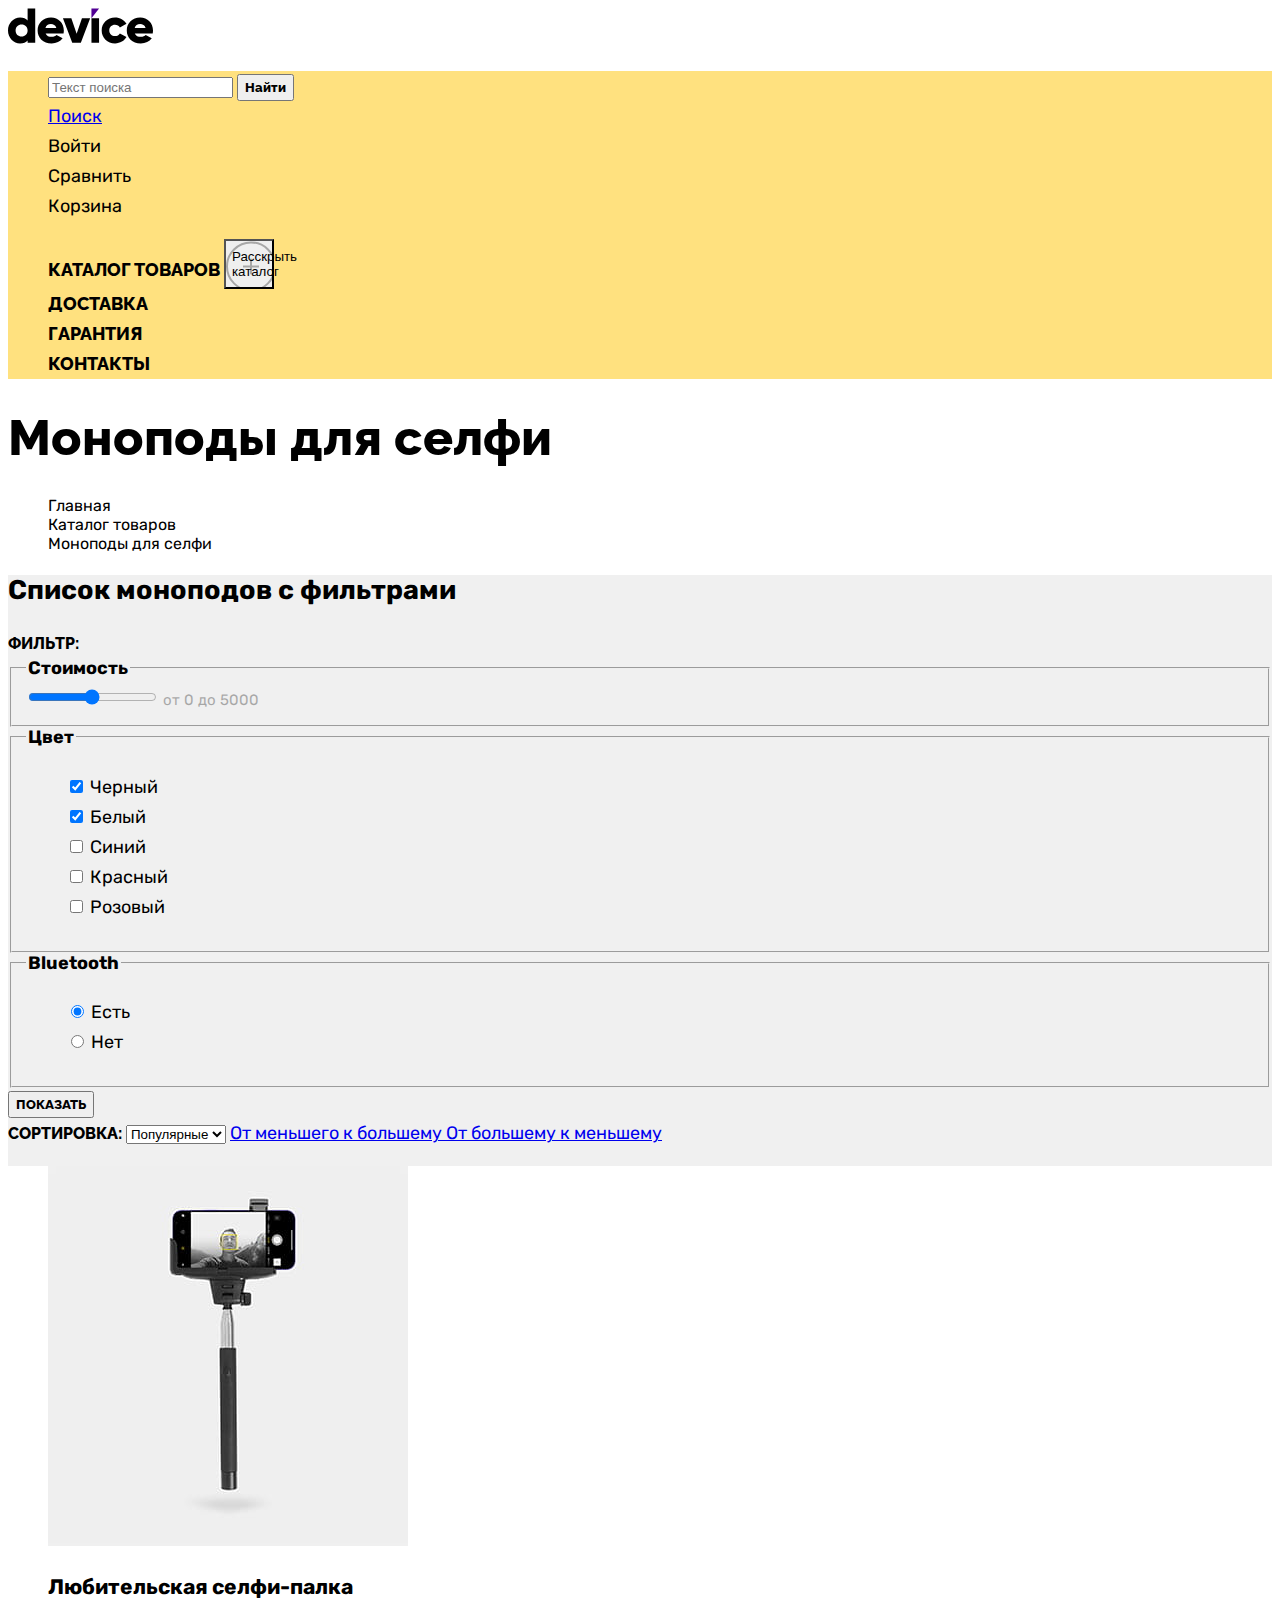
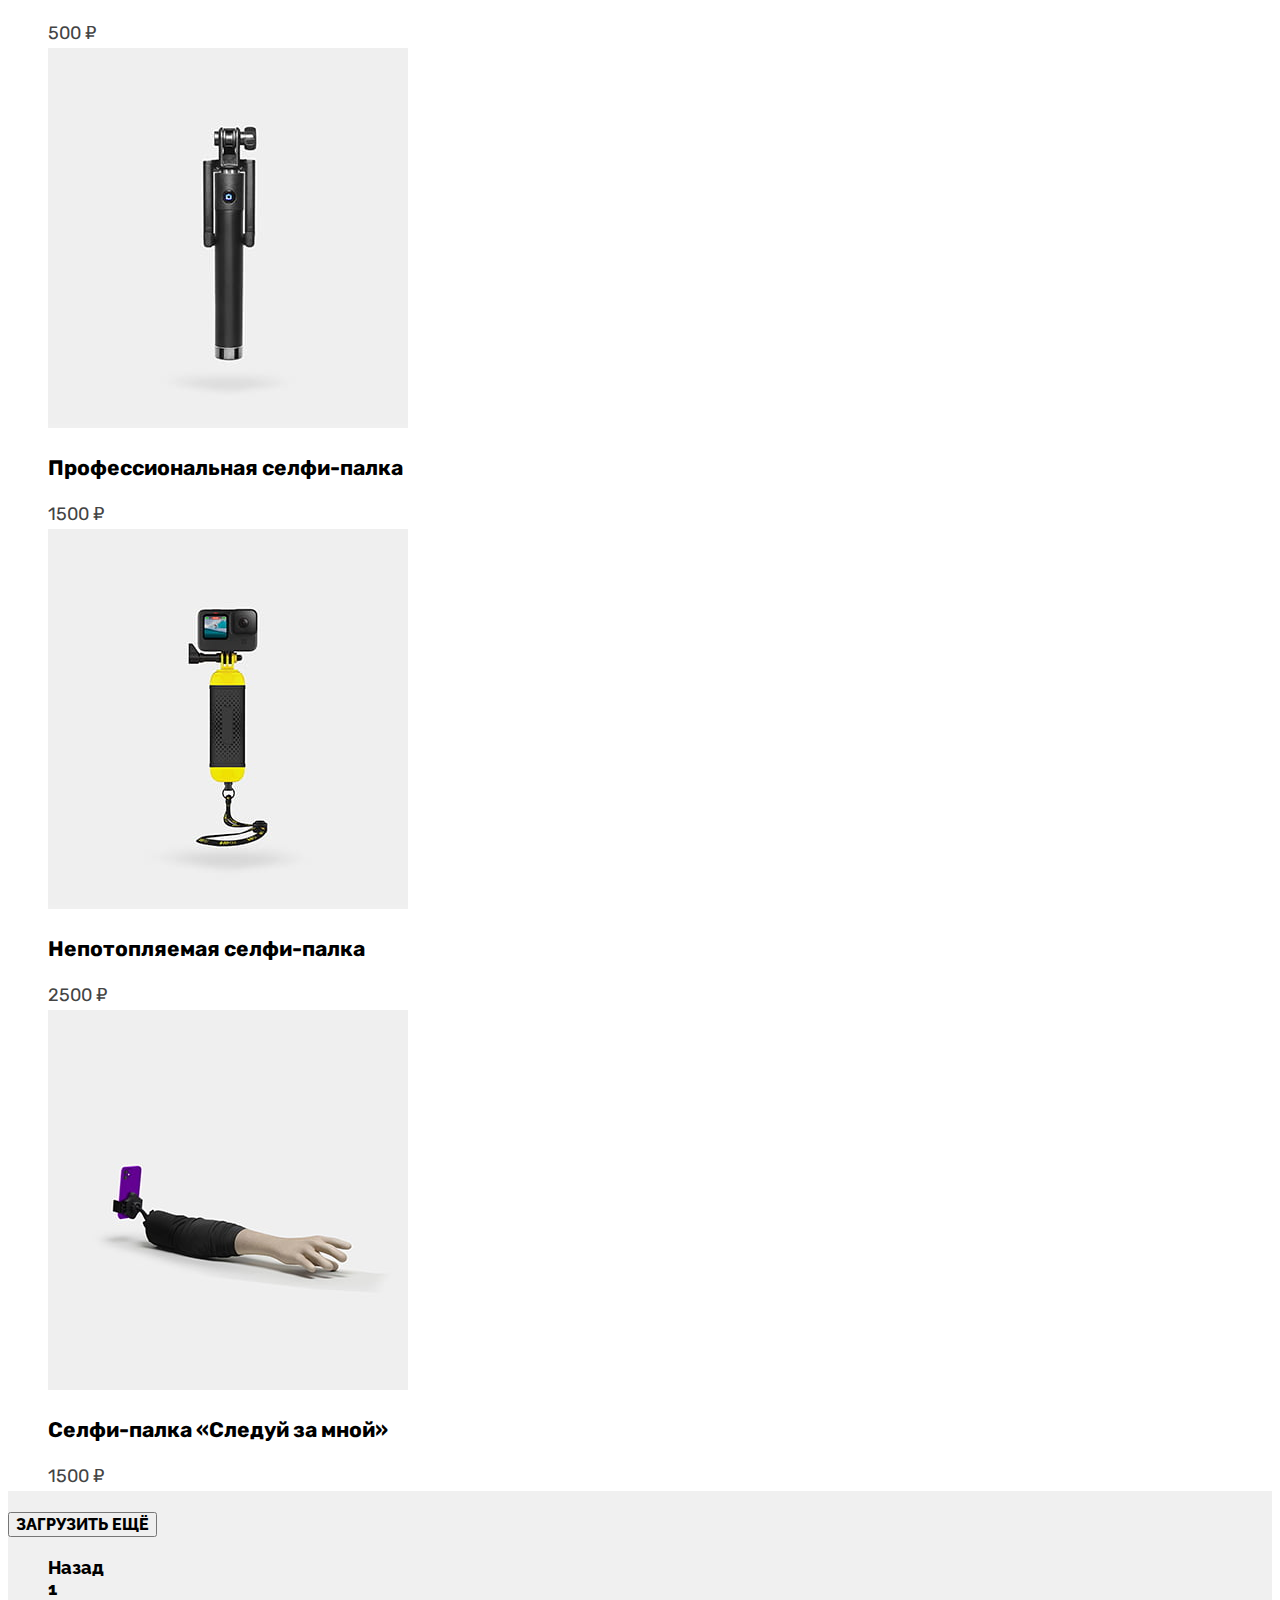
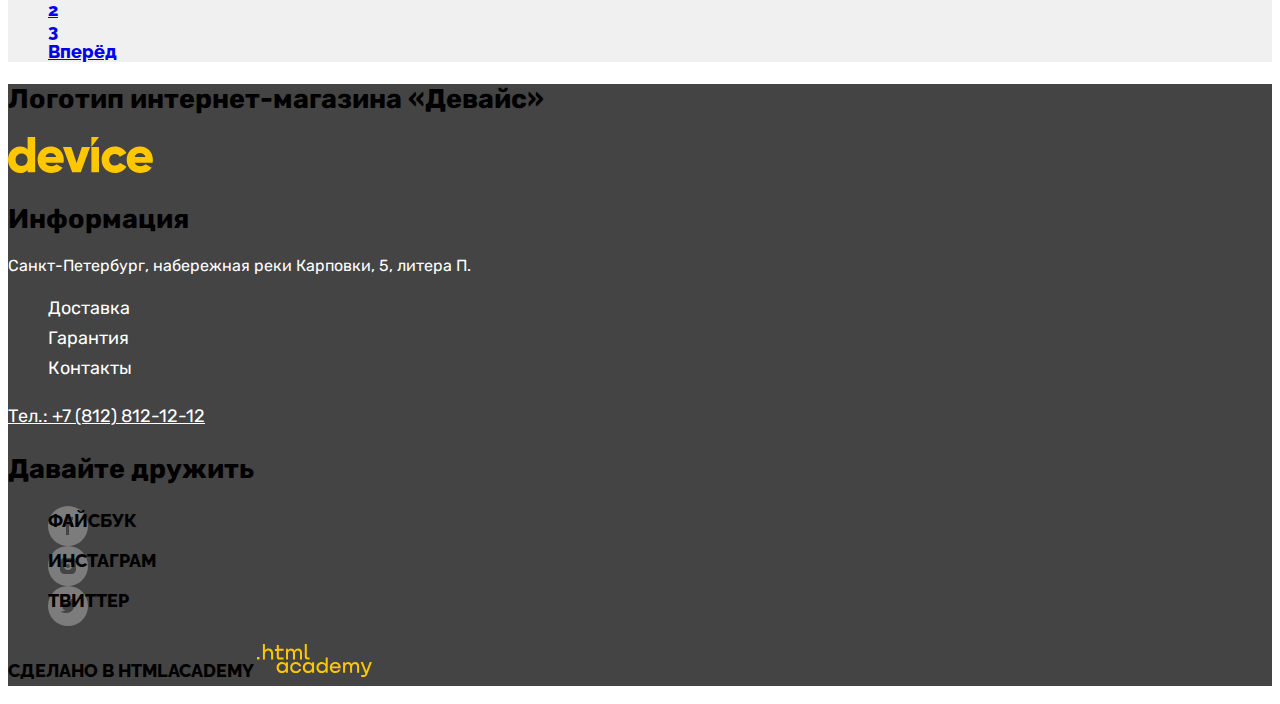
==== catalog.html @ dabda279 "Merge pull request #3 from andy-about-andy/master" ====
<!DOCTYPE html>
<html lang="ru">
  <head>
    <meta charset="utf-8">
    <title>Каталог</title>
    <link rel="stylesheet" href="styles/styles.css">
  </head>
  <body>
    <header>
        <a class="navigation-logo" href="index.html">
            <img class="logo" src="images/header/logo.svg" width="145" height="36" alt="Логотип интернет-магазина «Девайс»">
        </a>
        <nav class="navigation">
          <ul class="navigation-user">
            <li class="navigation-user-item">
              <form class="subscribe-form" action="https://echo.htmlacademy.ru/" method="post">
                <input type="text" placeholder="Текст поиска">
                <button class="subscribe-button" type="submit">Найти</button>
              </form>
              <a class="visually-hidden" href="#">Поиск</a>
            </li>
            <li class="navigation-user-item">
              <a class="navigation-user-link" href="#">Войти</a>
            </li>
            <li class="navigation-user-item">
              <a class="navigation-user-link" href="#">Сравнить</a>
            </li>
            <li class="navigation-user-item">
              <a class="navigation-user-link" href="#">Корзина</a>
            </li>
          </ul>
          <ul class="navigation-list">
            <li class="navigation-list-item">
              <a class="navigation-list-link" href="catalog.html">Каталог товаров</a>
              <button class="navigation-list-button">
                <span class="visually-hidden">Расскрыть каталог</span>
              </button>
            </li>
            <li class="navigation-list-item">
              <a class="navigation-list-link" href="#">Доставка</a>
            </li>
            <li class="navigation-list-item">
              <a class="navigation-list-link" href="#">Гарантия</a>
            </li>
            <li class="navigation-list-item">
              <a class="navigation-list-link" href="#">Контакты</a>
            </li>
          </ul>
        </nav>
      </header>
      <main class="main-inner">
          <header>
              <h1 class="inner-header-title">Моноподы для селфи</h1>
              <ul class="breadcrumbs">
                  <li class="breadcrumbs-item">
                      <a class="breadcrumbs-link" href="index.html">Главная</a>
                  </li>
                  <li class="breadcrumbs-item">
                    <a class="breadcrumbs-link" href="#">Каталог товаров</a>
                </li>
                <li class="breadcrumbs-item">
                    <a class="breadcrumbs-link">Моноподы для селфи</a>
                </li>
              </ul>
          </header>
          <section class="catalog-products-monopod">
            <h2 class="visually-hidden">Список моноподов с фильтрами</h2>
            <span class="catalog-products-monopod-text">Фильтр:</span>
            <form class="catalog-filter-monopod" action="https://echo.htmlacademy.ru/" method="get">
              <fieldset class="catalog-filter-monopod-cost">
                <legend class="catalog-filter-monopod-title">Стоимость</legend>
                <label class="control">
                  <input type="range" min="0" max="5000" step="10">
                  <span class="cost-min">от 0</span>
                  <span class="cost-max">до 5000</span>
                </label>
              </fieldset>
              <fieldset class="catalog-filter-monopod-color">
                <legend class="catalog-filter-monopod-title">Цвет</legend>
                  <ul class="catalog-filter-monopod-list">
                    <li class="catalog-filter-monopod-item">
                      <label class="control">
                        <input class="control-input" type="checkbox" name="черный" checked>
                          Черный
                        </label>
                    </li>
                    <li class="catalog-filter-monopod-item">
                      <label class="control">
                        <input class="control-input" type="checkbox" name="белый" checked>
                          Белый
                      </label>
                    </li>
                    <li class="catalog-filter-monopod-item">
                      <label class="control">
                        <input class="control-input" type="checkbox" name="синий">
                          Синий
                      </label>
                    </li>
                    <li class="catalog-filter-monopod-item">
                      <label class="control">
                        <input class="control-input" type="checkbox" name="красный">
                          Красный
                      </label>
                    </li>
                    <li class="catalog-filter-monopod-item">
                      <label class="control">
                        <input class="control-input" type="checkbox" name="Розовый">
                          Розовый
                      </label>
                    </li>
                  </ul>
              </fieldset>
              <fieldset class="catalog-filter-monopod-bluetooth">
                <legend class="catalog-filter-monopod-title">Bluetooth</legend>
                  <ul class="catalog-filter-monopod-list">
                    <li class="catalog-filter-monopod-item">
                      <label class="control">
                        <input class="control-input" type="radio" name="bluetooth" value="есть" checked>
                          Есть
                        </label>
                    </li>
                    <li class="catalog-filter-monopod-item">
                      <label class="control">
                        <input class="control-input" type="radio" name="bluetooth" value="нет">
                          Нет
                      </label>
                    </li>
                  </ul>
              </fieldset>
              <button class="button" type="submit">Показать</button>
            </form>
            <span class="catalog-products-monopod-text">Сортировка:</span>
            <select class="select-control">
                <option value="popular">Популярные</option>
                <option value="popular">Дешевые</option>
                <option value="popular">Дорогие</option>
            </select>
            <a class="catalog-products-monopod-sorting" href="#">
                <span class="visually hidden">От меньшего к большему</span>
            </a>
            <a class="catalog-products-monopod-sorting" href="#">
                <span class="visually hidden">От большему к меньшему</span>
            </a>
            <ul class="product-list">
                <li class="product-card">
                    <a class="product-card-link" href="#">
                        <img class="product-card-image" src="images/catalog/monopod-nonprofessional.jpg" alt="Любительская селфи-палка">
                        <h3 class="product-card-title">Любительская селфи-палка</h3>
                        <span class="product-card-price">500 ₽</span>
                    </a>
                </li>
                <li class="product-card">
                    <a class="product-card-link" href="#">
                        <img class="product-card-image" src="images/catalog/monopod-professional.jpg" alt="Профессиональная селфи-палка">
                        <h3 class="product-card-title">Профессиональная селфи-палка</h3>
                        <span class="product-card-price">1500 ₽</span>
                    </a>
                </li>
                <li class="product-card">
                    <a class="product-card-link" href="#">
                        <img class="product-card-image" src="images/catalog/monopod-unsinkable.jpg" alt="Непотопляемая селфи-палка">
                        <h3 class="product-card-title">Непотопляемая селфи-палка</h3>
                        <span class="product-card-price">2500 ₽</span>
                    </a>
                </li>
                <li class="product-card">
                    <a class="product-card-link" href="#">
                        <img class="product-card-image" src="images/catalog/monopod-hand.jpg" alt="Селфи-палка «Следуй за мной»">
                        <h3 class="product-card-title">Селфи-палка «Следуй за мной»</h3>
                        <span class="product-card-price">1500 ₽</span>
                    </a>
                </li>
            </ul>
            <button class="button pagination-show-more" type="button">Загрузить ещё</button>
            <ul class="pagination">
                <li class="pagination-item">
                    <a class="pagination-link pagination-prev pagination-disabled">Назад</a>
                </li>
                <li class="pagination-item">
                    <a class="pagination-link pagination-current">1</a>
                </li>
                <li class="pagination-item">
                    <a class="pagination-link" href="#">2</a>
                </li>
                <li class="pagination-item">
                    <a class="pagination-link" href="#">3</a>
                </li>
                <li class="pagination-item">
                    <a class="pagination-link pagination-next" href="#">Вперёд</a>
                </li>
            </ul>
          </section>
      </main>
      <footer class="page-footer">
        <div class="footer-logo">
          <h2 class="visually-hidden">Логотип интернет-магазина «Девайс»</h2>
          <img class="footer-logo-image" src="images/footer/footer-logo.svg" width="145" height="36" alt="Логотип интернет-магазина «Девайс»">  
        </div>
        <div class="footer-information">
          <h2 class="visually-hidden">Информация</h2>
          <address class="footer-information-address">
            <p class="footer-address-text">Санкт-Петербург, набережная реки Карповки, 5, литера П.</p>
          </address>
          <ul class="footer-information-list">
            <li class="footer-information-item">
              <a class="footer-information-button" href="#">Доставка</a>
            </li>
            <li class="footer-information-item">
              <a class="footer-information-button" href="#">Гарантия</a>
            </li>
            <li class="footer-information-item">
              <a class="footer-information-button" href="#">Контакты</a>
            </li>
          </ul>
          <address class="footer-information-contacts">
            <a class="footer-information-contacts-phone" href="tel:+78128121212">Тел.: +7 (812) 812-12-12</a>
          </address>
        </div>
        <div class="footer-social">
          <h2 class="visually-hidden">Давайте дружить</h2>
          <ul class="footer-social-list">
            <li class="footer-social-item-facebook">
              <a class="button" href="https://facebook.com/htmlacademy">
                <span class="visually-hidden">Файсбук</span>
              </a>
            </li>
            <li class="footer-social-item-instagram">
              <a class="button" href="https://instagram.com/htmlacademy/">
                <span class="visually-hidden">Инстаграм</span>
              </a>
            </li>
            <li class="footer-social-item-twitter">
              <a class="button" href="https://twitter.com/htmlacademy_ru">
                <span class="visually-hidden">Твиттер</span>
              </a>
            </li>
          </ul>
          <p class="footer-social-htmlacademy">
            <a class="button" href="https://htmlacademy.ru">
              <span class="visually-hidden">Сделано в HTMLAcademy</span>
              <img class="footer-htmlacademy-logo" src="images/footer/footer-htmlacademy.svg" width="115" height="33" alt="Логотип разработчика">
            </a>
          </p>
        </div>
      </footer>
  </body>
</html>
---- styles/styles.css ----
/* Raleway */
@font-face {
    font-family: "Raleway";
    font-style: normal;
    font-weight: 800;
    src: url("../fonts/raleway/raleway-800.woff2") format("woff2");
    font-display: swap;
}
/* Rubik */
@font-face {
    font-family: "Rubik";
    font-style: normal;
    font-weight: 400;
    src: url("../fonts/rubik/rubik-400.woff2") format("woff2");
    font-display: swap;
}

@font-face {
    font-family: "Rubik";
    font-style: normal;
    font-weight: 700;
    src: url("../fonts/rubik/rubik-700.woff2") format("woff2");
    font-display: swap;
}

body {
    font-family: "Rubik", sans-serif;
    font-size: 18px;
    line-height: 30px;
    color: #000000;
    background-color: #ffffff;
}

.navigation {
    color:#000000;
    background-color:#FFE17F;
    width: auto;
}

.navigation-user {
    list-style-type: none;
}

.navigation-user-link {
    font-family: "Rubik", sans-serif;
    font-style: normal;
    font-weight: 400;
    color: #000000;
    text-decoration: none;
}

.navigation-list {
    list-style-type: none;
}

.navigation-list-link {
    font-family: "Raleway", sans-serif;
    font-style: normal;
    font-weight: 800;
    color: #000000;
    line-height: 21px;
    text-decoration: none;
    text-transform: uppercase;
}

.navigation-list-button {
    background-image: url(../images/header/plus.svg);
    background-repeat: no-repeat;
    width: 50px;
    height: 50px;
}

.carousel-products-number {
    font-weight: 700;
    font-size: 180px;
    color: #FFFFFF;
}

.slider-pagination-title {
    font-family: "Raleway", sans-serif;
    font-style: normal;
    font-weight: 800;
    font-size: 50px;
    line-height: 50px; 
}

.slider-pagination-description {
    color: #444444;
}

.button {
    font-family: "Raleway", sans-serif;
    font-style: normal;
    font-weight: 800;
    line-height: 21px;
    color: #000000;
    text-decoration: none;
    text-transform: uppercase;
}

.row-1 {
    font-size: 36px;
}

.row-2 {
    font-size: 16px;
    color: #444444;
}

.list-catalog-categories-link {
    font-family: "Raleway", sans-serif;
    font-style: normal;
    font-weight: 800;
    line-height: 24px;
    color: #000000;
    text-decoration: none;
}
.list-catalog-categories-item-1 {
    width: 160px;
    height: 253px;
    background-color: #FFE17F;
    background-image: url(../images/catalog/catalog-images-1.svg);
    background-repeat: no-repeat;
}

.list-catalog-categories-item-2 {
    width: 160px;
    height: 253px;
    background-color: #FFE17F;
    background-image: url(../images/catalog/catalog-images-2.svg);
    background-repeat: no-repeat;
}

.list-catalog-categories-item-3 {
    width: 160px;
    height: 253px;
    background-color: #FFE17F;
    background-image: url(../images/catalog/catalog-images-3.svg);
    background-repeat: no-repeat;
}

.list-catalog-categories-item-4 {
    width: 160px;
    height: 253px;
    background-color: #FFE17F;
    background-image: url(../images/catalog/catalog-images-4.svg);
    background-repeat: no-repeat;
}

.list-catalog-categories-item-5 {
    width: 160px;
    height: 253px;
    background-color: #FFE17F;
    background-image: url(../images/catalog/catalog-images-5.svg);
    background-repeat: no-repeat;
}

.list-catalog-categories-item-6 {
    width: 160px;
    height: 253px;
    background-color: #FFE17F;
    background-image: url(../images/catalog/catalog-images-6.svg);
    background-repeat: no-repeat;
}

.information-button {
    font-family: "Raleway", sans-serif;
    font-style: normal;
    font-weight: 800;
    line-height: 21px;
}

.information-button-1 {
    color: #FFE17F;
}

.information-delivery {
    background-color: #000000;
    width: 280px;
    height: 40px;
}

.information {
    background-color: #F0F0F0;
    width: auto;
}

.information-item {
    list-style-type: none;
}

.information-description-title {
    font-family: "Raleway", sans-serif;
    font-style: normal;
    font-weight: 800;
    font-size: 50px;
    line-height: 50px;
    color: #000000;
}

.information-description-text {
    color: #444444; 
}

.delivery {
    background-color: #F0F0F0;
    width: 1160px;
    height: 100px;
}

.delivery-under-order {
    font-family: "Raleway", sans-serif;
    font-style: normal;
    font-weight: 800;
    font-size: 20px;
    line-height: 23px;
    text-align: center;
    background-color: #F0F0F0;
    width: 1160px;
    height: 100px;
    border: none;
}

.about-title {
    font-family: "Raleway", sans-serif;
    font-style: normal;
    font-weight: 800;
    font-size: 50px;
    line-height: 50px;
}

.about-description {
    color: #444444;
}

.about-transport-company-item {
    font-weight: 700;
}

.contacts-title {
    font-family: "Raleway", sans-serif;
    font-style: normal;
    font-weight: 800;
    font-size: 50px;
    line-height: 50px;
}

.contacts-text {
    color: #444444;
}

.contacts-subtitle {
    font-weight: 700;
    font-size: 30px;
}

.contacts-text {
    color: #444444;
}

.contacts-phone {
    font-style: normal;
    color: #444444;
}

.contacts-subtitle {
    color: #444444;
    font-weight: 700;
    font-size: 30px;
}

.contacts-schedule {
    color: #444444;
    list-style-type: none;
}

.container {
    background-color: #F0F0F0;
    width: auto;
}

.subscribe-title {
    font-family: "Raleway", sans-serif;
    font-style: normal;
    font-weight: 800;
    font-size: 50px;
    line-height: 50px;
}

.subscribe-text {
    color: #444444;
}

.subscribe-form {
    color: #444444;
}

.subscribe-button {
    font-family: "Raleway", sans-serif;
    font-style: normal;
    font-weight: 800;
    line-height: 21px;
}

.subscribe-free {
    color: #444444;
    background-image: url(../images/main/icon-tick.svg);
    background-repeat: no-repeat;
}

.page-footer {
    background-color: #444444;
}

.footer-address-text {
    font-style: normal;
    font-size: 16px;
    line-height: 19px;
    color: #FFFFFF;
}

.footer-information-list {
    list-style-type: none;
}

.footer-information-button {
    color: #FFFFFF;
    text-decoration: none;
}

.footer-information-contacts-phone {
    font-style: normal;
    color: #FFFFFF;
}

.footer-social-list {
    list-style-type: none;
}

.footer-social-item-facebook {
    background-image: url(../images/footer/facebook.svg);
    background-repeat: no-repeat;
    width: 40px;
    height: 40px;
}

.footer-social-item-instagram {
    background-image: url(../images/footer/instagram.svg);
    background-repeat: no-repeat;
    width: 40px;
    height: 40px;
}

.footer-social-item-twitter {
    background-image: url(../images/footer/twitter.svg);
    background-repeat: no-repeat;
    width: 40px;
    height: 40px;
}

.inner-header-title {
    font-family: "Raleway", sans-serif;
    font-style: normal;
    font-size: 50px;
    line-height: 50px;
}

.catalog-products-monopod {
    background-color: #F0F0F0;
}

.breadcrumbs {
    font-size: 16px;
    line-height: 19px;
    list-style-type: none;
}

.breadcrumbs-link {
    color: #000000;
    text-decoration: none;
}

.catalog-products-monopod-text {
    font-family: "Raleway", sans-serif;
    font-style: normal;
    font-weight: 800;
    font-size: 16px;
    line-height: 19px;
    text-transform: uppercase;
}

.catalog-filter-monopod-title {
    font-family: "Rubik", sans-serif;
    font-style: normal;
    font-weight: 700;
    line-height: 20px;
}

.cost-min {
    font-size: 15px;
    line-height: 18px;
    opacity: 0.3;
}

.cost-max {
    font-size: 15px;
    line-height: 18px;
    opacity: 0.3;
}

.control-input {
    line-height: 19px;
}

.catalog-filter-monopod-list {
    list-style-type: none;
}

.catalog-products-monopod-text {
    font-family: "Raleway", sans-serif;
    font-style: normal;
    font-weight: 800;
    font-size: 16px;
    line-height: 19px;
    text-transform: uppercase;
}

.product-list {
    background-color: #FFFFFF;
    list-style-type: none;
    
}

.product-card-link {
    text-decoration: none;
}

.product-card-title {
    font-weight: 700;
    line-height: 20px;
    color: #000000;
}

.product-card-price {
    line-height: 20px;
    color: #444444;
}

.pagination-show-more {
    font-family: "Raleway", sans-serif;
    font-style: normal;
    font-weight: 800;
    font-size: 16px;
    line-height: 19px;
}

.pagination {
    font-family: "Raleway", sans-serif;
    font-style: normal;
    font-weight: 800;
    line-height: 21px; 
    list-style-type: none;
}
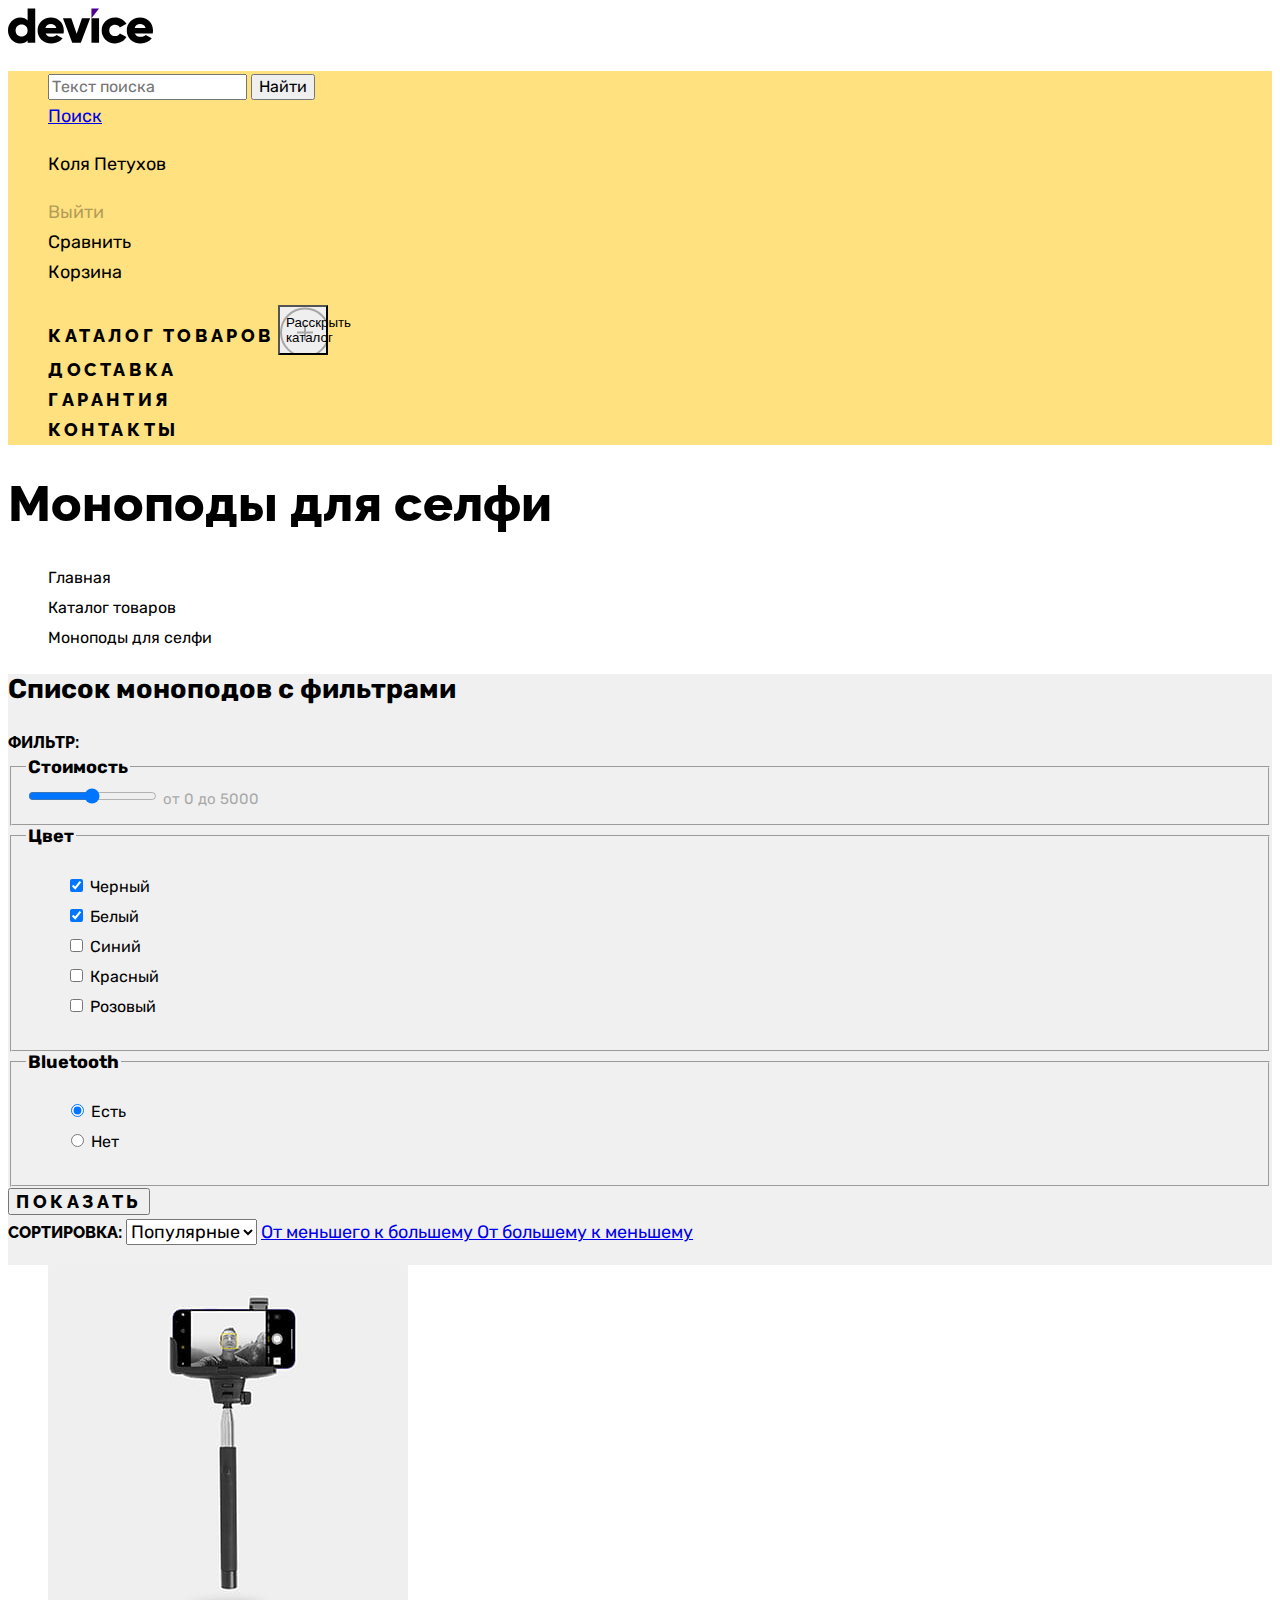
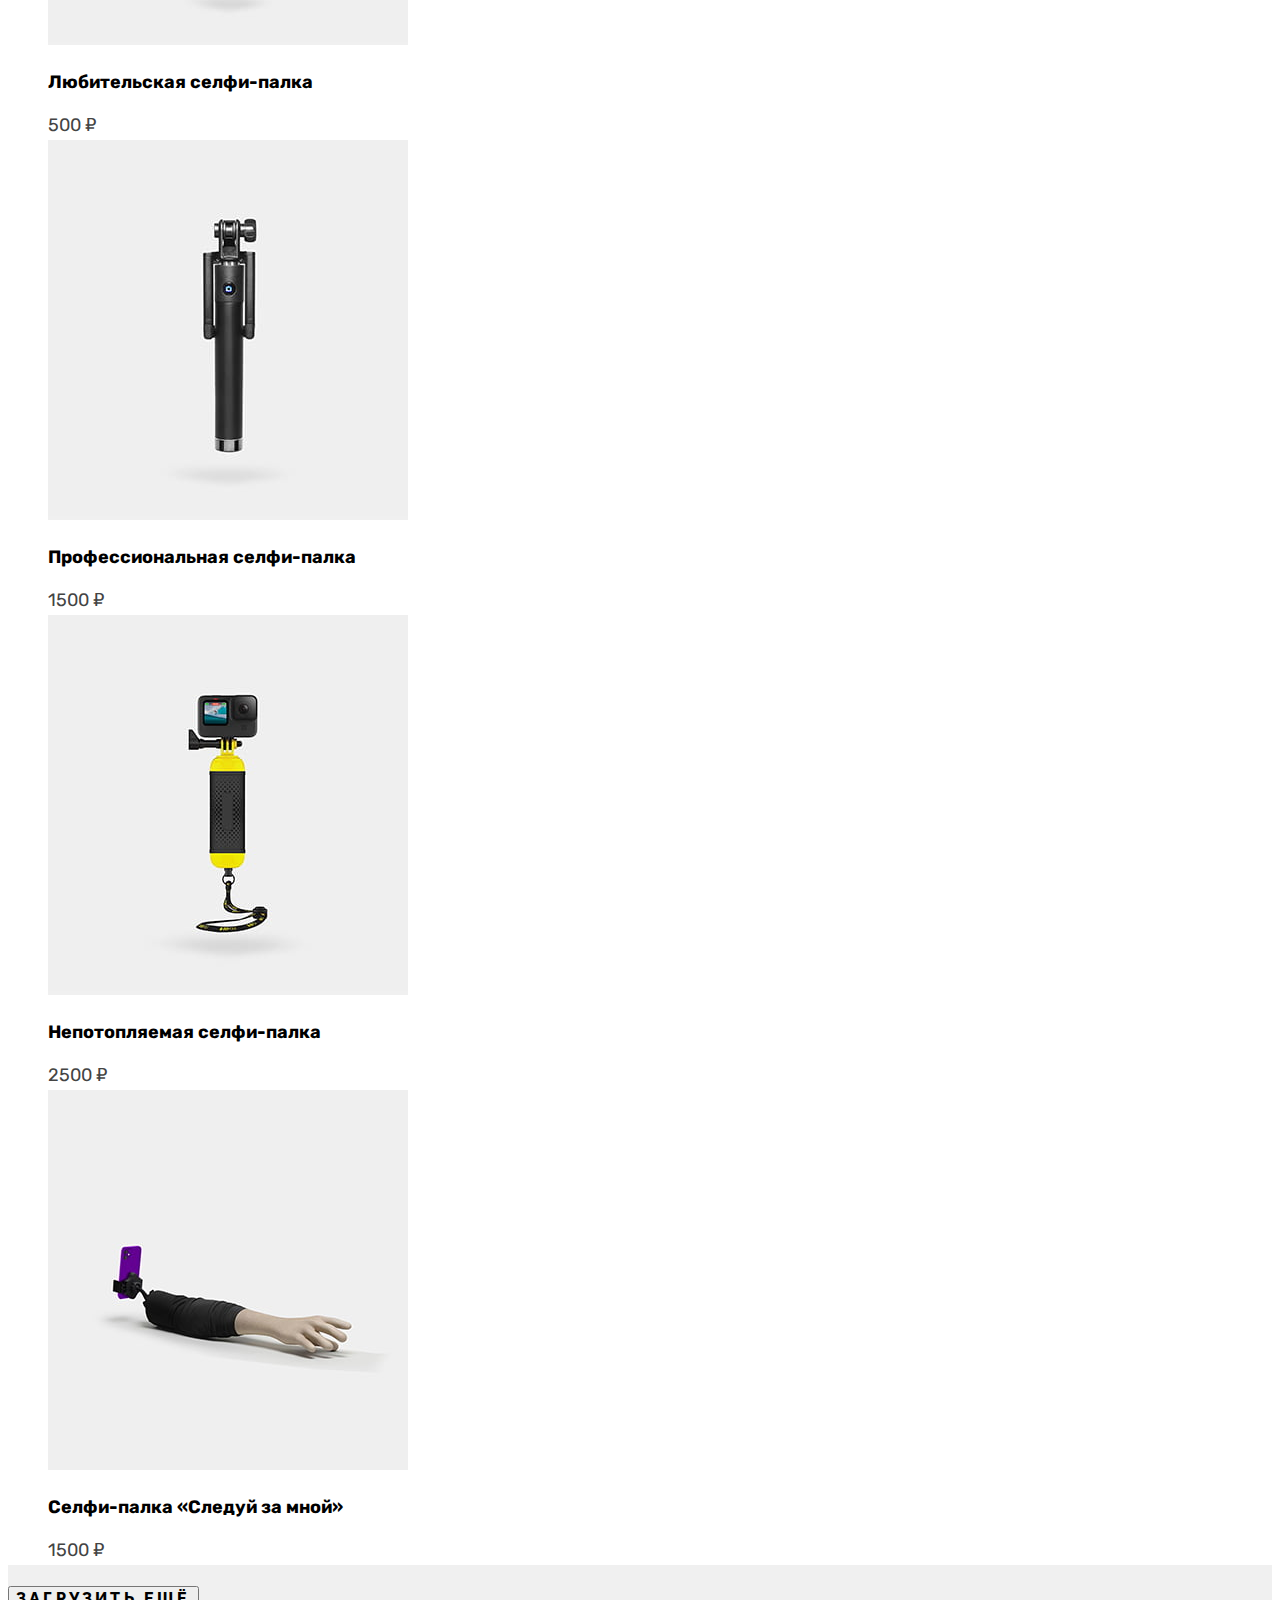
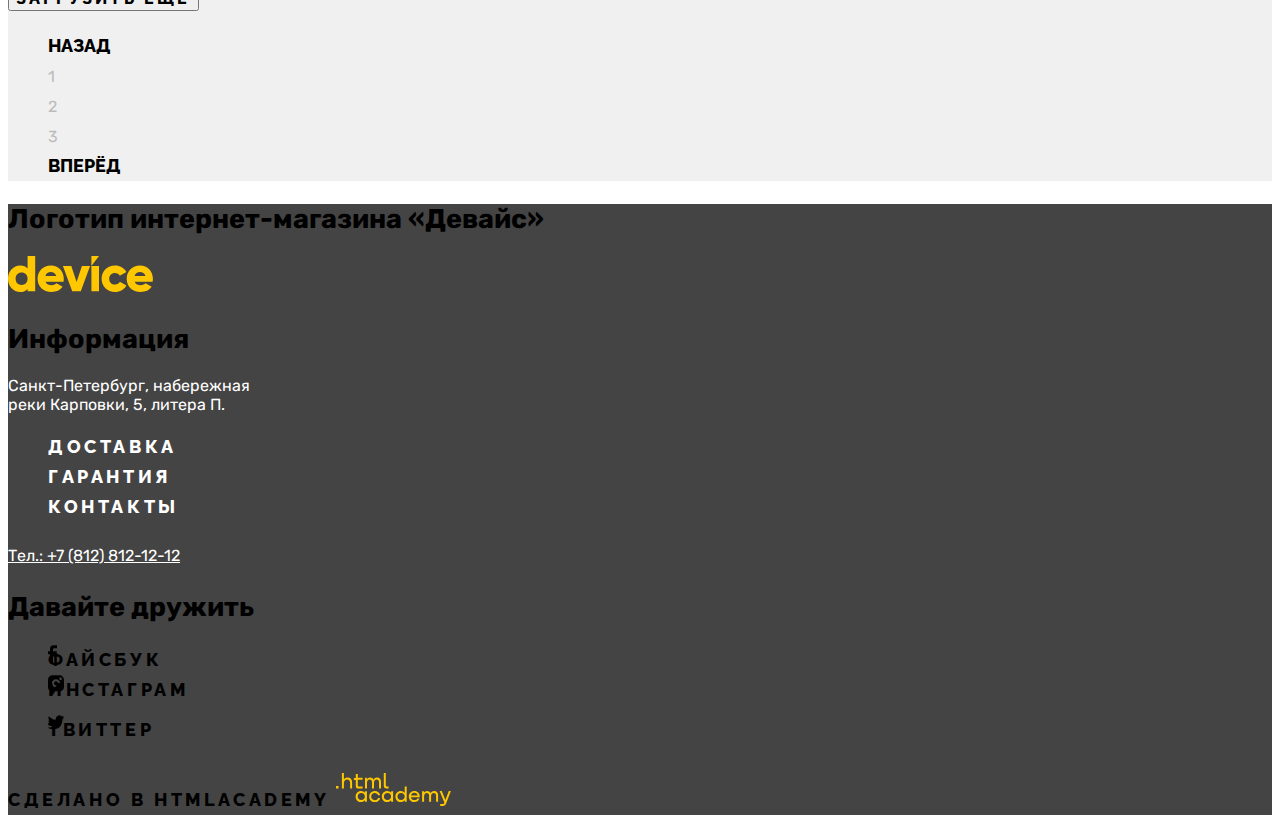
==== commit ce1a4c1f: "Исправляет замечания" ====
--- a/catalog.html
+++ b/catalog.html
@@ -13,14 +13,15 @@
         <nav class="navigation">
           <ul class="navigation-user">
             <li class="navigation-user-item">
-              <form class="subscribe-form" action="https://echo.htmlacademy.ru/" method="post">
-                <input type="text" placeholder="Текст поиска">
-                <button class="subscribe-button" type="submit">Найти</button>
+              <form class="search-form" action="https://echo.htmlacademy.ru/" method="post">
+                <input class="search-text" type="text" placeholder="Текст поиска">
+                <button class="search-button" type="submit">Найти</button>
               </form>
               <a class="visually-hidden" href="#">Поиск</a>
             </li>
             <li class="navigation-user-item">
-              <a class="navigation-user-link" href="#">Войти</a>
+              <p class="user">Коля Петухов</p>
+              <a class="navigation-user-link-out" href="#">Выйти</a>
             </li>
             <li class="navigation-user-item">
               <a class="navigation-user-link" href="#">Сравнить</a>
@@ -174,7 +175,7 @@
             <button class="button pagination-show-more" type="button">Загрузить ещё</button>
             <ul class="pagination">
                 <li class="pagination-item">
-                    <a class="pagination-link pagination-prev pagination-disabled">Назад</a>
+                    <a class="pagination-prev pagination-disabled">Назад</a>
                 </li>
                 <li class="pagination-item">
                     <a class="pagination-link pagination-current">1</a>
@@ -186,7 +187,7 @@
                     <a class="pagination-link" href="#">3</a>
                 </li>
                 <li class="pagination-item">
-                    <a class="pagination-link pagination-next" href="#">Вперёд</a>
+                    <a class="pagination-next" href="#">Вперёд</a>
                 </li>
             </ul>
           </section>
@@ -199,7 +200,7 @@
         <div class="footer-information">
           <h2 class="visually-hidden">Информация</h2>
           <address class="footer-information-address">
-            <p class="footer-address-text">Санкт-Петербург, набережная реки Карповки, 5, литера П.</p>
+            <p class="footer-address-text">Санкт-Петербург, набережная<br>реки Карповки, 5, литера П.</p>
           </address>
           <ul class="footer-information-list">
             <li class="footer-information-item">
--- a/styles/styles.css
+++ b/styles/styles.css
@@ -25,6 +25,8 @@
 
 body {
     font-family: "Rubik", sans-serif;
+    font-style: normal;
+    font-weight: 400;
     font-size: 18px;
     line-height: 30px;
     color: #000000;
@@ -41,6 +43,36 @@
     list-style-type: none;
 }
 
+.search-text {
+    font-family: "Rubik", sans-serif;
+    font-style: normal;
+    font-weight: normal;
+    font-size: 16px;
+    line-height: 20px;
+    color: #000000;
+}
+
+.search-button {
+    font-family: "Rubik", sans-serif;
+    font-style: normal;
+    font-weight: normal;
+    font-size: 16px;
+    line-height: 20px;
+}
+
+.navigation-user-link-out {
+    font-family: "Rubik", sans-serif;
+    font-style: normal;
+    font-weight: 400;
+    color: #000000;
+    opacity: 0.3;
+    text-decoration: none;
+}
+
+.user {
+    font-weight: 400;
+}
+
 .navigation-user-link {
     font-family: "Rubik", sans-serif;
     font-style: normal;
@@ -59,6 +91,7 @@
     font-weight: 800;
     color: #000000;
     line-height: 21px;
+    letter-spacing: 0.2em;
     text-decoration: none;
     text-transform: uppercase;
 }
@@ -73,8 +106,14 @@
 .carousel-products-number {
     font-weight: 700;
     font-size: 180px;
+    text-align: right;
     color: #FFFFFF;
 }
+
+.slider-pagination-item {
+    list-style-type: none;
+}
+
 
 .slider-pagination-title {
     font-family: "Raleway", sans-serif;
@@ -92,10 +131,13 @@
     font-family: "Raleway", sans-serif;
     font-style: normal;
     font-weight: 800;
-    line-height: 21px;
-    color: #000000;
-    text-decoration: none;
-    text-transform: uppercase;
+    font-size: 18px;
+    line-height: 21px;
+    text-align: center;
+    letter-spacing: 0.2em;
+    text-decoration: none;
+    text-transform: uppercase;
+    color: #000000;
 }
 
 .row-1 {
@@ -112,8 +154,9 @@
     font-style: normal;
     font-weight: 800;
     line-height: 24px;
-    color: #000000;
-    text-decoration: none;
+    letter-spacing: -0.02em;
+    text-decoration: none;
+    color: #000000;
 }
 .list-catalog-categories-item-1 {
     width: 160px;
@@ -167,7 +210,11 @@
     font-family: "Raleway", sans-serif;
     font-style: normal;
     font-weight: 800;
-    line-height: 21px;
+    font-size: 18px;
+    line-height: 21px;
+    text-align: center;
+    letter-spacing: 0.2em;
+    text-transform: uppercase;
 }
 
 .information-button-1 {
@@ -215,6 +262,8 @@
     font-size: 20px;
     line-height: 23px;
     text-align: center;
+    letter-spacing: 0.2em;
+    text-transform: uppercase;
     background-color: #F0F0F0;
     width: 1160px;
     height: 100px;
@@ -234,6 +283,8 @@
 }
 
 .about-transport-company-item {
+    line-height: 20px;
+    letter-spacing: -0.02em;
     font-weight: 700;
 }
 
@@ -246,27 +297,19 @@
 }
 
 .contacts-text {
+    font-style: normal;
     color: #444444;
 }
 
 .contacts-subtitle {
     font-weight: 700;
-    font-size: 30px;
-}
-
-.contacts-text {
+    font-size: 24px;
     color: #444444;
 }
 
 .contacts-phone {
     font-style: normal;
     color: #444444;
-}
-
-.contacts-subtitle {
-    color: #444444;
-    font-weight: 700;
-    font-size: 30px;
 }
 
 .contacts-schedule {
@@ -295,11 +338,26 @@
     color: #444444;
 }
 
+.text-email {
+    font-family: "Rubik", sans-serif;
+    font-style: normal;
+    font-weight: 400;
+    font-size: 18px;
+    line-height: 30px;
+    color: #444444;
+    opacity: 0.5;
+}
+
 .subscribe-button {
     font-family: "Raleway", sans-serif;
     font-style: normal;
     font-weight: 800;
     line-height: 21px;
+    font-size: 18px;
+    text-align: center;
+    color: #000000;
+    letter-spacing: 0.2em;
+    text-transform: uppercase;
 }
 
 .subscribe-free {
@@ -324,12 +382,21 @@
 }
 
 .footer-information-button {
+    font-family: "Raleway", sans-serif;
+    font-style: normal;
+    font-weight: 800;
+    line-height: 21px;
+    letter-spacing: 0.2em;
     color: #FFFFFF;
     text-decoration: none;
+    text-transform: uppercase;
 }
 
 .footer-information-contacts-phone {
     font-style: normal;
+    font-weight: 400;
+    font-size: 16px;
+    line-height: 20px;
     color: #FFFFFF;
 }
 
@@ -340,27 +407,27 @@
 .footer-social-item-facebook {
     background-image: url(../images/footer/facebook.svg);
     background-repeat: no-repeat;
+
+}
+
+.footer-social-item-instagram {
+    background-image: url(../images/footer/instagram.svg);
+    background-repeat: no-repeat;
     width: 40px;
     height: 40px;
 }
 
-.footer-social-item-instagram {
-    background-image: url(../images/footer/instagram.svg);
+.footer-social-item-twitter {
+    background-image: url(../images/footer/twitter.svg);
     background-repeat: no-repeat;
     width: 40px;
     height: 40px;
 }
 
-.footer-social-item-twitter {
-    background-image: url(../images/footer/twitter.svg);
-    background-repeat: no-repeat;
-    width: 40px;
-    height: 40px;
-}
-
 .inner-header-title {
     font-family: "Raleway", sans-serif;
     font-style: normal;
+    font-weight: 800;
     font-size: 50px;
     line-height: 50px;
 }
@@ -370,13 +437,15 @@
 }
 
 .breadcrumbs {
+    list-style-type: none;
+}
+
+.breadcrumbs-link {
+    font-weight: normal;
     font-size: 16px;
     line-height: 19px;
-    list-style-type: none;
-}
-
-.breadcrumbs-link {
-    color: #000000;
+    color: #000000;
+    list-style-type: none;
     text-decoration: none;
 }
 
@@ -408,7 +477,8 @@
     opacity: 0.3;
 }
 
-.control-input {
+.control {
+    font-size: 16px;
     line-height: 19px;
 }
 
@@ -423,6 +493,14 @@
     font-size: 16px;
     line-height: 19px;
     text-transform: uppercase;
+}
+
+.select-control {
+    font-family: "Rubik", sans-serif;
+    font-style: normal;
+    font-weight: 400;
+    font-size: 18px;
+    line-height: 30px;
 }
 
 .product-list {
@@ -437,12 +515,14 @@
 
 .product-card-title {
     font-weight: 700;
+    font-size: 18px;
     line-height: 20px;
     color: #000000;
 }
 
 .product-card-price {
-    line-height: 20px;
+    font-size: 18px;
+    line-height: 21px;
     color: #444444;
 }
 
@@ -455,9 +535,38 @@
 }
 
 .pagination {
-    font-family: "Raleway", sans-serif;
-    font-style: normal;
-    font-weight: 800;
-    line-height: 21px; 
-    list-style-type: none;
+    list-style-type: none;
+}
+
+.pagination-prev {
+    font-family: "Raleway", sans-serif;
+    font-style: normal;
+    font-weight: 800;
+    font-size: 18px;
+    line-height: 21px;
+    color: #000000;
+    text-transform: uppercase;
+    text-decoration: none;
+}
+
+.pagination-next {
+    font-family: "Raleway", sans-serif;
+    font-style: normal;
+    font-weight: 800;
+    font-size: 18px;
+    line-height: 21px;
+    color: #000000;
+    text-transform: uppercase;
+    text-decoration: none;
+}
+
+.pagination-link {
+    font-family: "Rubik", sans-serif;
+    font-style: normal;
+    font-weight: 400;
+    font-size: 16px;
+    line-height: 20px;
+    color: #444444;
+    opacity: 0.3;
+    text-decoration: none;
 }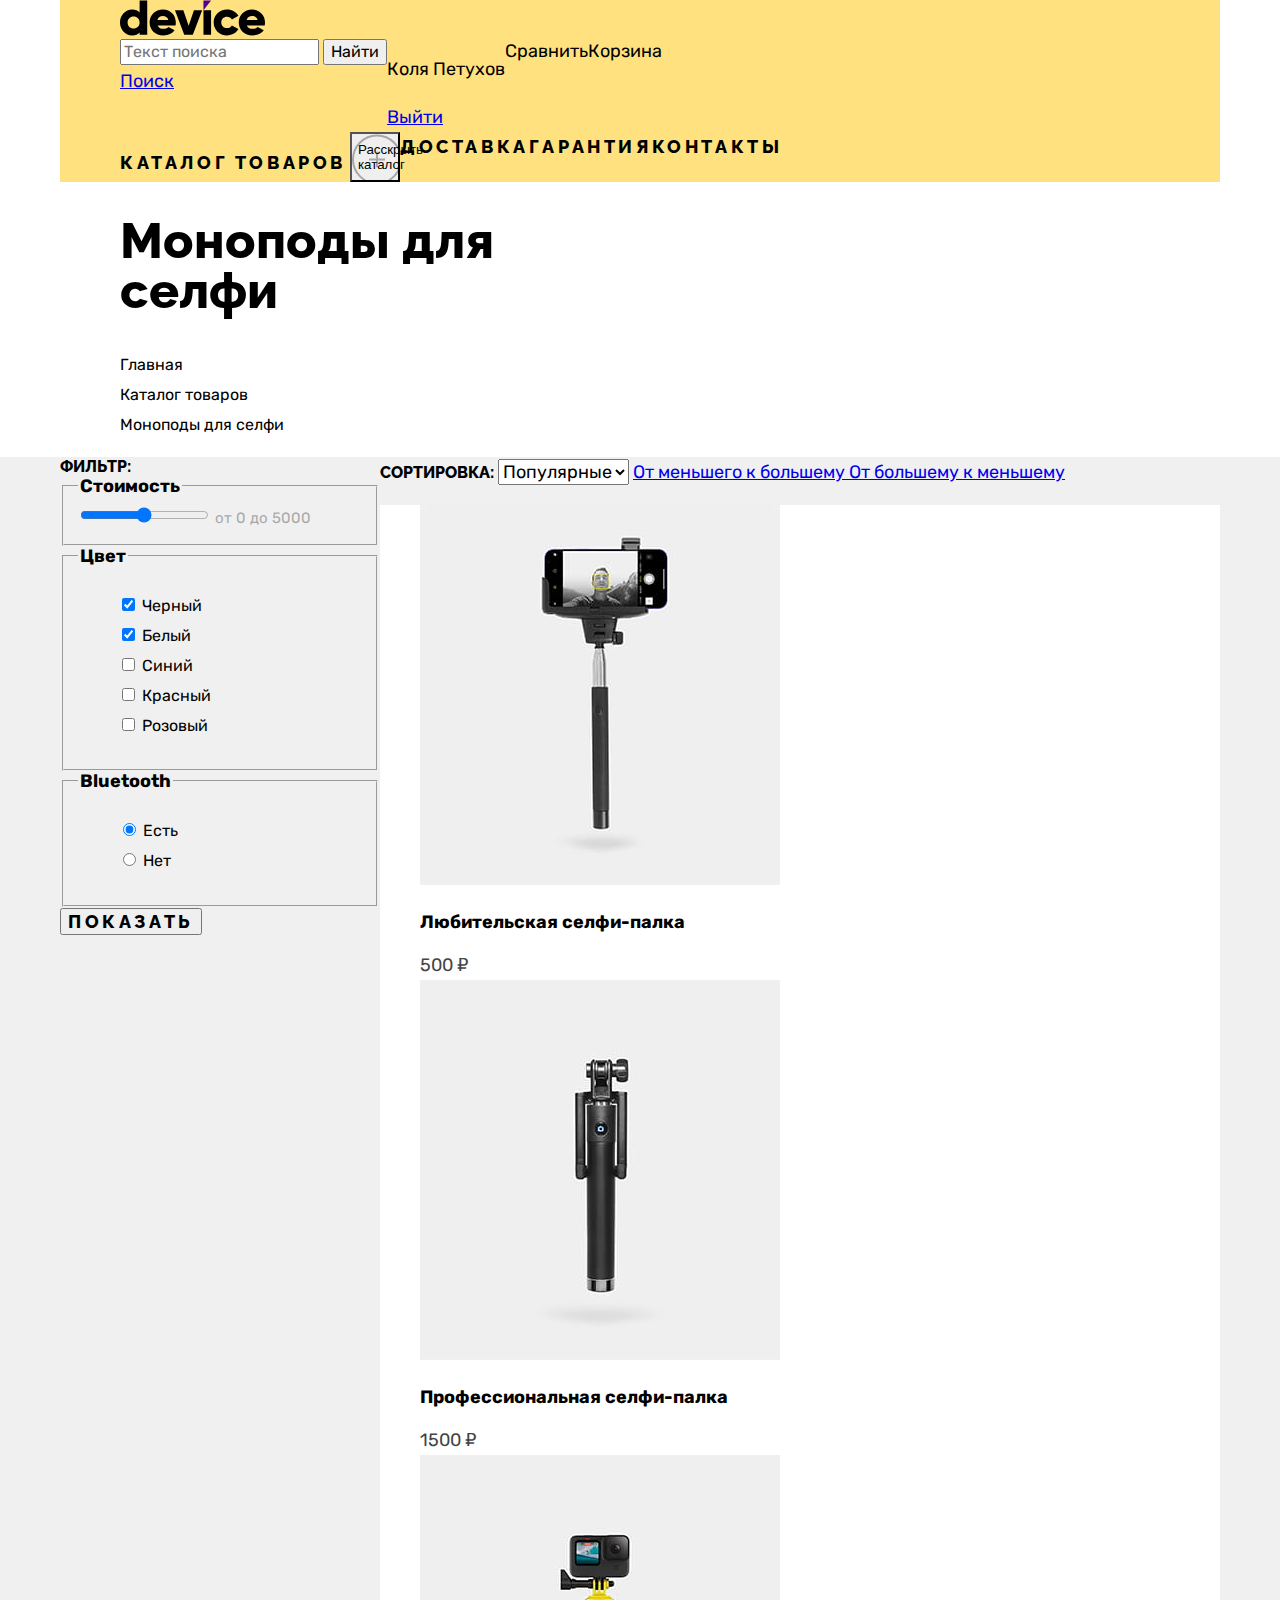
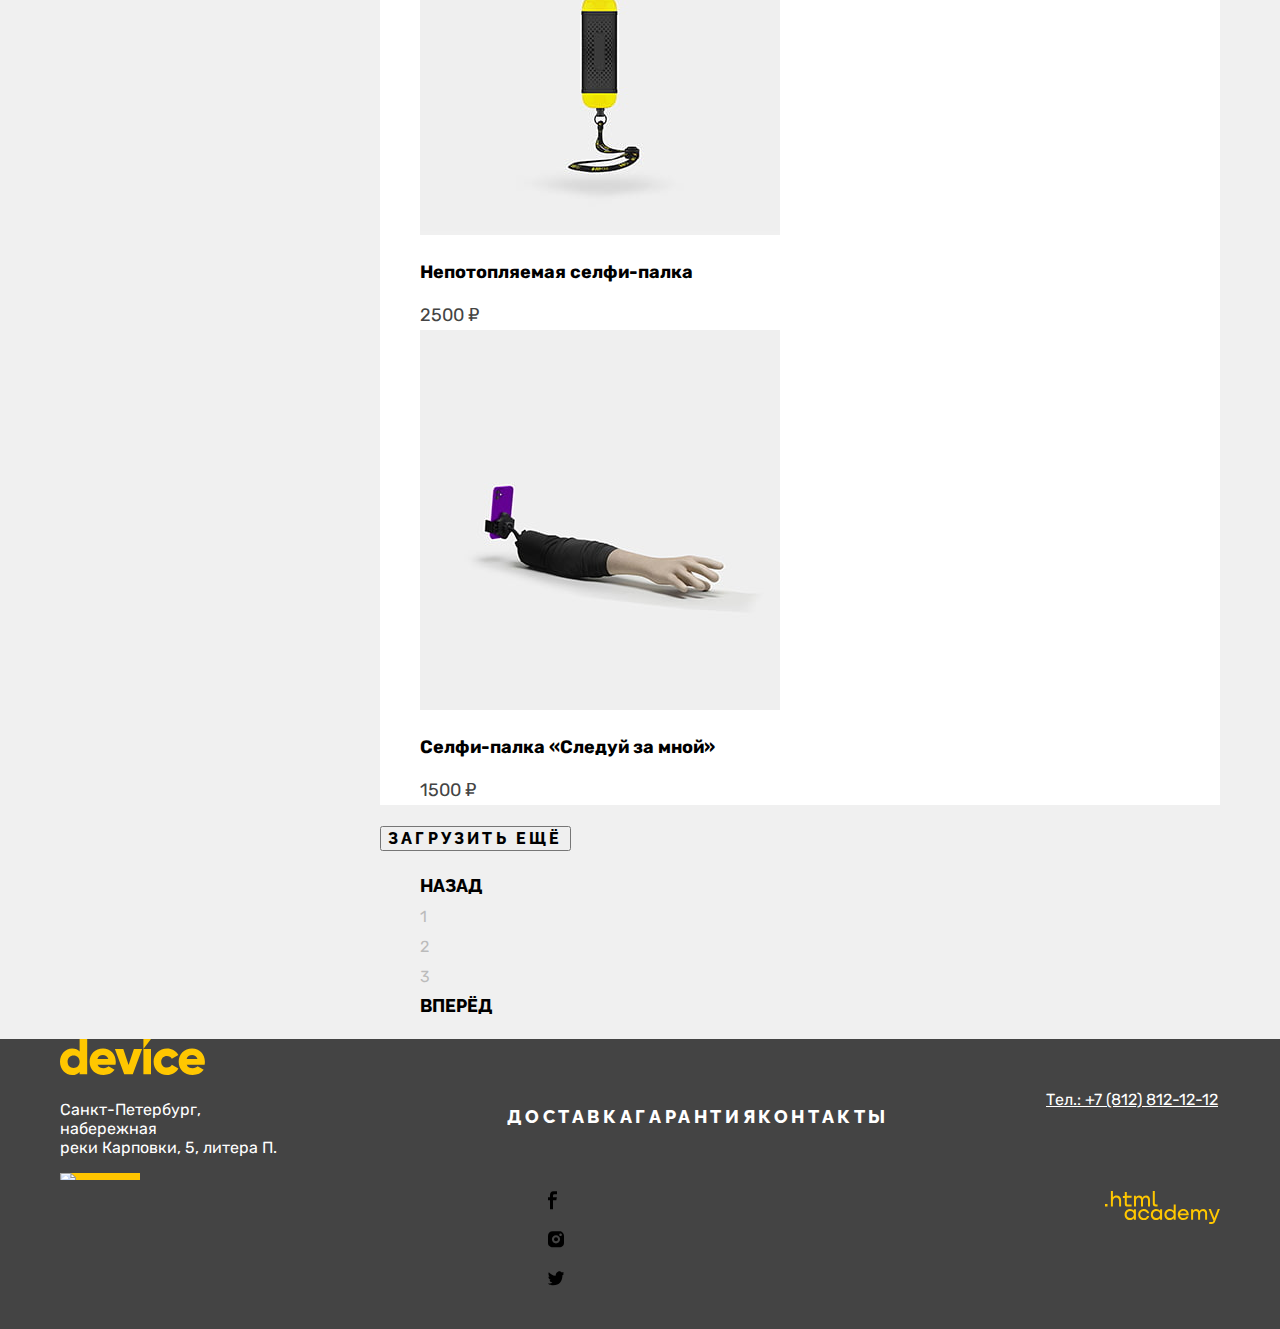
==== commit cc843eca: "Изменения по замечаниям" ====
--- a/catalog.html
+++ b/catalog.html
@@ -7,65 +7,69 @@
   </head>
   <body>
     <header>
-        <a class="navigation-logo" href="index.html">
-            <img class="logo" src="images/header/logo.svg" width="145" height="36" alt="Логотип интернет-магазина «Девайс»">
-        </a>
-        <nav class="navigation">
-          <ul class="navigation-user">
-            <li class="navigation-user-item">
-              <form class="search-form" action="https://echo.htmlacademy.ru/" method="post">
-                <input class="search-text" type="text" placeholder="Текст поиска">
-                <button class="search-button" type="submit">Найти</button>
-              </form>
-              <a class="visually-hidden" href="#">Поиск</a>
-            </li>
-            <li class="navigation-user-item">
-              <p class="user">Коля Петухов</p>
-              <a class="navigation-user-link-out" href="#">Выйти</a>
-            </li>
-            <li class="navigation-user-item">
-              <a class="navigation-user-link" href="#">Сравнить</a>
-            </li>
-            <li class="navigation-user-item">
-              <a class="navigation-user-link" href="#">Корзина</a>
+      <a class="navigation-logo" href="index.html">
+        <img class="logo" src="images/header/logo.svg" width="145" height="36" alt="Логотип интернет-магазина «Девайс»">
+      </a>
+      <ul class="header-user">
+        <li class="header-user-item">
+          <form class="search-form" action="https://echo.htmlacademy.ru/" method="post">
+            <input class="search-text" type="text" placeholder="Текст поиска">
+            <button class="search-button" type="submit">Найти</button>
+          </form>
+          <a class="visually-hidden" href="#">Поиск</a>
+        </li>
+        <li class="header-user-item">
+          <p class="user">Коля Петухов</p>
+          <a class="header-user-link-out" href="#">Выйти</a>
+        </li>
+        <li class="header-user-item">
+          <a class="header-user-link" href="#">Сравнить</a>
+        </li>
+        <li class="header-user-item">
+          <a class="header-user-link" href="#">Корзина</a>
+        </li>
+      </ul>
+      <nav class="navigation">
+        <ul class="navigation-list">
+          <li class="navigation-list-item">
+            <a class="navigation-list-link" href="catalog.html">Каталог товаров</a>
+            <button class="navigation-list-button">
+              <span class="visually-hidden">Расскрыть каталог</span>
+            </button>
+          </li>
+          <li class="navigation-list-item">
+            <a class="navigation-list-link" href="#">Доставка</a>
+          </li>
+          <li class="navigation-list-item">
+            <a class="navigation-list-link" href="#">Гарантия</a>
+          </li>
+          <li class="navigation-list-item">
+            <a class="navigation-list-link" href="#">Контакты</a>
+          </li>
+        </ul>
+      </nav>
+    </header>
+    <main class="main-container main-inner">
+      <div class="page-container">
+        <div class="inner-header">
+          <h1 class="inner-header-title">Моноподы для селфи</h1>
+          <ul class="breadcrumbs">
+            <li class="breadcrumbs-item">
+              <a class="breadcrumbs-link" href="index.html">Главная</a>
+            </li>
+            <li class="breadcrumbs-item">
+              <a class="breadcrumbs-link" href="#">Каталог товаров</a>
+            </li>
+            <li class="breadcrumbs-item">
+              <a class="breadcrumbs-link">Моноподы для селфи</a>
             </li>
           </ul>
-          <ul class="navigation-list">
-            <li class="navigation-list-item">
-              <a class="navigation-list-link" href="catalog.html">Каталог товаров</a>
-              <button class="navigation-list-button">
-                <span class="visually-hidden">Расскрыть каталог</span>
-              </button>
-            </li>
-            <li class="navigation-list-item">
-              <a class="navigation-list-link" href="#">Доставка</a>
-            </li>
-            <li class="navigation-list-item">
-              <a class="navigation-list-link" href="#">Гарантия</a>
-            </li>
-            <li class="navigation-list-item">
-              <a class="navigation-list-link" href="#">Контакты</a>
-            </li>
-          </ul>
-        </nav>
-      </header>
-      <main class="main-inner">
-          <header>
-              <h1 class="inner-header-title">Моноподы для селфи</h1>
-              <ul class="breadcrumbs">
-                  <li class="breadcrumbs-item">
-                      <a class="breadcrumbs-link" href="index.html">Главная</a>
-                  </li>
-                  <li class="breadcrumbs-item">
-                    <a class="breadcrumbs-link" href="#">Каталог товаров</a>
-                </li>
-                <li class="breadcrumbs-item">
-                    <a class="breadcrumbs-link">Моноподы для селфи</a>
-                </li>
-              </ul>
-          </header>
-          <section class="catalog-products-monopod">
-            <h2 class="visually-hidden">Список моноподов с фильтрами</h2>
+        </div>
+      </div> 
+      <section class="catalog-products-monopod">
+        <div class="catalog">
+          <h2 class="visually-hidden" hidden>Список моноподов с фильтрами</h2>
+          <div class="filter">
             <span class="catalog-products-monopod-text">Фильтр:</span>
             <form class="catalog-filter-monopod" action="https://echo.htmlacademy.ru/" method="get">
               <fieldset class="catalog-filter-monopod-cost">
@@ -78,127 +82,132 @@
               </fieldset>
               <fieldset class="catalog-filter-monopod-color">
                 <legend class="catalog-filter-monopod-title">Цвет</legend>
-                  <ul class="catalog-filter-monopod-list">
-                    <li class="catalog-filter-monopod-item">
-                      <label class="control">
-                        <input class="control-input" type="checkbox" name="черный" checked>
-                          Черный
-                        </label>
-                    </li>
-                    <li class="catalog-filter-monopod-item">
-                      <label class="control">
-                        <input class="control-input" type="checkbox" name="белый" checked>
-                          Белый
-                      </label>
-                    </li>
-                    <li class="catalog-filter-monopod-item">
-                      <label class="control">
-                        <input class="control-input" type="checkbox" name="синий">
-                          Синий
-                      </label>
-                    </li>
-                    <li class="catalog-filter-monopod-item">
-                      <label class="control">
-                        <input class="control-input" type="checkbox" name="красный">
-                          Красный
-                      </label>
-                    </li>
-                    <li class="catalog-filter-monopod-item">
-                      <label class="control">
-                        <input class="control-input" type="checkbox" name="Розовый">
-                          Розовый
-                      </label>
-                    </li>
-                  </ul>
+                <ul class="catalog-filter-monopod-list">
+                  <li class="catalog-filter-monopod-item">
+                    <label class="control">
+                      <input class="control-input" type="checkbox" name="черный" checked>
+                        Черный
+                    </label>
+                  </li>
+                  <li class="catalog-filter-monopod-item">
+                    <label class="control">
+                      <input class="control-input" type="checkbox" name="белый" checked>
+                        Белый
+                    </label>
+                  </li>
+                  <li class="catalog-filter-monopod-item">
+                    <label class="control">
+                      <input class="control-input" type="checkbox" name="синий">
+                        Синий
+                    </label>
+                  </li>
+                  <li class="catalog-filter-monopod-item">
+                    <label class="control">
+                      <input class="control-input" type="checkbox" name="красный">
+                        Красный
+                    </label>
+                  </li>
+                  <li class="catalog-filter-monopod-item">
+                    <label class="control">
+                      <input class="control-input" type="checkbox" name="Розовый">
+                        Розовый
+                    </label>
+                  </li>
+                </ul>
               </fieldset>
               <fieldset class="catalog-filter-monopod-bluetooth">
                 <legend class="catalog-filter-monopod-title">Bluetooth</legend>
-                  <ul class="catalog-filter-monopod-list">
-                    <li class="catalog-filter-monopod-item">
-                      <label class="control">
-                        <input class="control-input" type="radio" name="bluetooth" value="есть" checked>
-                          Есть
-                        </label>
-                    </li>
-                    <li class="catalog-filter-monopod-item">
-                      <label class="control">
-                        <input class="control-input" type="radio" name="bluetooth" value="нет">
-                          Нет
-                      </label>
-                    </li>
-                  </ul>
+                <ul class="catalog-filter-monopod-list">
+                  <li class="catalog-filter-monopod-item">
+                    <label class="control">
+                      <input class="control-input" type="radio" name="bluetooth" value="есть" checked>
+                        Есть
+                    </label>
+                  </li>
+                  <li class="catalog-filter-monopod-item">
+                    <label class="control">
+                      <input class="control-input" type="radio" name="bluetooth" value="нет">
+                        Нет
+                    </label>
+                  </li>
+                </ul>
               </fieldset>
               <button class="button" type="submit">Показать</button>
             </form>
+          </div>
+          <div class="catalog-right-column">
             <span class="catalog-products-monopod-text">Сортировка:</span>
             <select class="select-control">
-                <option value="popular">Популярные</option>
-                <option value="popular">Дешевые</option>
-                <option value="popular">Дорогие</option>
+              <option value="popular">Популярные</option>
+              <option value="popular">Дешевые</option>
+              <option value="popular">Дорогие</option>
             </select>
             <a class="catalog-products-monopod-sorting" href="#">
-                <span class="visually hidden">От меньшего к большему</span>
+              <span class="visually hidden">От меньшего к большему</span>
             </a>
             <a class="catalog-products-monopod-sorting" href="#">
-                <span class="visually hidden">От большему к меньшему</span>
+              <span class="visually hidden">От большему к меньшему</span>
             </a>
             <ul class="product-list">
-                <li class="product-card">
-                    <a class="product-card-link" href="#">
-                        <img class="product-card-image" src="images/catalog/monopod-nonprofessional.jpg" alt="Любительская селфи-палка">
-                        <h3 class="product-card-title">Любительская селфи-палка</h3>
-                        <span class="product-card-price">500 ₽</span>
-                    </a>
-                </li>
-                <li class="product-card">
-                    <a class="product-card-link" href="#">
-                        <img class="product-card-image" src="images/catalog/monopod-professional.jpg" alt="Профессиональная селфи-палка">
-                        <h3 class="product-card-title">Профессиональная селфи-палка</h3>
-                        <span class="product-card-price">1500 ₽</span>
-                    </a>
-                </li>
-                <li class="product-card">
-                    <a class="product-card-link" href="#">
-                        <img class="product-card-image" src="images/catalog/monopod-unsinkable.jpg" alt="Непотопляемая селфи-палка">
-                        <h3 class="product-card-title">Непотопляемая селфи-палка</h3>
-                        <span class="product-card-price">2500 ₽</span>
-                    </a>
-                </li>
-                <li class="product-card">
-                    <a class="product-card-link" href="#">
-                        <img class="product-card-image" src="images/catalog/monopod-hand.jpg" alt="Селфи-палка «Следуй за мной»">
-                        <h3 class="product-card-title">Селфи-палка «Следуй за мной»</h3>
-                        <span class="product-card-price">1500 ₽</span>
-                    </a>
-                </li>
+              <li class="product-card">
+                <a class="product-card-link" href="#">
+                  <img class="product-card-image" src="images/catalog/monopod-nonprofessional.jpg" alt="Любительская селфи-палка">
+                  <h3 class="product-card-title">Любительская селфи-палка</h3>
+                  <span class="product-card-price">500 ₽</span>
+                </a>
+              </li>
+              <li class="product-card">
+                <a class="product-card-link" href="#">
+                  <img class="product-card-image" src="images/catalog/monopod-professional.jpg" alt="Профессиональная селфи-палка">
+                  <h3 class="product-card-title">Профессиональная селфи-палка</h3>
+                  <span class="product-card-price">1500 ₽</span>
+                </a>
+              </li>
+              <li class="product-card">
+                <a class="product-card-link" href="#">
+                  <img class="product-card-image" src="images/catalog/monopod-unsinkable.jpg" alt="Непотопляемая селфи-палка">
+                  <h3 class="product-card-title">Непотопляемая селфи-палка</h3>
+                  <span class="product-card-price">2500 ₽</span>
+                </a>
+              </li>
+              <li class="product-card">
+                <a class="product-card-link" href="#">
+                  <img class="product-card-image" src="images/catalog/monopod-hand.jpg" alt="Селфи-палка «Следуй за мной»">
+                  <h3 class="product-card-title">Селфи-палка «Следуй за мной»</h3>
+                  <span class="product-card-price">1500 ₽</span>
+                </a>
+              </li>
             </ul>
             <button class="button pagination-show-more" type="button">Загрузить ещё</button>
             <ul class="pagination">
-                <li class="pagination-item">
-                    <a class="pagination-prev pagination-disabled">Назад</a>
-                </li>
-                <li class="pagination-item">
-                    <a class="pagination-link pagination-current">1</a>
-                </li>
-                <li class="pagination-item">
-                    <a class="pagination-link" href="#">2</a>
-                </li>
-                <li class="pagination-item">
-                    <a class="pagination-link" href="#">3</a>
-                </li>
-                <li class="pagination-item">
-                    <a class="pagination-next" href="#">Вперёд</a>
-                </li>
+              <li class="pagination-item">
+                <a class="pagination-prev pagination-disabled">Назад</a>
+              </li>
+              <li class="pagination-item">
+                <a class="pagination-link pagination-current">1</a>
+              </li>
+              <li class="pagination-item">
+                <a class="pagination-link" href="#">2</a>
+              </li>
+              <li class="pagination-item">
+                <a class="pagination-link" href="#">3</a>
+              </li>
+              <li class="pagination-item">
+                <a class="pagination-next" href="#">Вперёд</a>
+              </li>
             </ul>
-          </section>
-      </main>
-      <footer class="page-footer">
+          </div>  
+        </div>
+      </section>   
+    </main>
+    <footer class="page-footer">
+      <div class="page-footer-container">
         <div class="footer-logo">
-          <h2 class="visually-hidden">Логотип интернет-магазина «Девайс»</h2>
+          <h2 class="visually-hidden" hidden>Логотип интернет-магазина «Девайс»</h2>
           <img class="footer-logo-image" src="images/footer/footer-logo.svg" width="145" height="36" alt="Логотип интернет-магазина «Девайс»">  
         </div>
         <div class="footer-information">
-          <h2 class="visually-hidden">Информация</h2>
+          <h2 class="visually-hidden" hidden>Информация</h2>
           <address class="footer-information-address">
             <p class="footer-address-text">Санкт-Петербург, набережная<br>реки Карповки, 5, литера П.</p>
           </address>
@@ -218,31 +227,33 @@
           </address>
         </div>
         <div class="footer-social">
-          <h2 class="visually-hidden">Давайте дружить</h2>
+          <h2 class="visually-hidden" hidden>Давайте дружить</h2>
+          <img class="footer-logo-line" src="image/footer/footer-logo-line.svg" width="80" height="7" alt="Лого линия">
           <ul class="footer-social-list">
-            <li class="footer-social-item-facebook">
+            <li class="footer-social-facebook">
               <a class="button" href="https://facebook.com/htmlacademy">
-                <span class="visually-hidden">Файсбук</span>
+                <span class="visually-hidden" hidden>Файсбук</span>
               </a>
             </li>
-            <li class="footer-social-item-instagram">
+            <li class="footer-social-instagram">
               <a class="button" href="https://instagram.com/htmlacademy/">
-                <span class="visually-hidden">Инстаграм</span>
+                <span class="visually-hidden" hidden>Инстаграм</span>
               </a>
             </li>
-            <li class="footer-social-item-twitter">
+            <li class="footer-social-twitter">
               <a class="button" href="https://twitter.com/htmlacademy_ru">
-                <span class="visually-hidden">Твиттер</span>
+                <span class="visually-hidden" hidden>Твиттер</span>
               </a>
             </li>
           </ul>
           <p class="footer-social-htmlacademy">
             <a class="button" href="https://htmlacademy.ru">
-              <span class="visually-hidden">Сделано в HTMLAcademy</span>
+              <span class="visually-hidden" hidden>Сделано в HTMLAcademy</span>
               <img class="footer-htmlacademy-logo" src="images/footer/footer-htmlacademy.svg" width="115" height="33" alt="Логотип разработчика">
             </a>
           </p>
         </div>
-      </footer>
+      </div>
+    </footer>
   </body>
 </html>--- a/styles/styles.css
+++ b/styles/styles.css
@@ -23,7 +23,15 @@
     font-display: swap;
 }
 
+html {
+    height: 100%;
+}
+
 body {
+    margin: 0;
+    display: flex;
+    flex-direction: column;
+    min-height: 100%;
     font-family: "Rubik", sans-serif;
     font-style: normal;
     font-weight: 400;
@@ -33,13 +41,27 @@
     background-color: #ffffff;
 }
 
-.navigation {
+.logo {
+    display: block;
+    width: 145px;
+    margin-left: 60px;
+}
+
+header {
+    display: flex;
+    flex-direction: column;
+    width: 1160px;
+    margin: 0 auto;
     color:#000000;
     background-color:#FFE17F;
-    width: auto;
-}
-
-.navigation-user {
+}
+
+.header-user {
+    display: flex;
+    margin: 0;
+    margin-left: 60px;
+    padding: 0;
+    width: 1040px;
     list-style-type: none;
 }
 
@@ -73,7 +95,7 @@
     font-weight: 400;
 }
 
-.navigation-user-link {
+.header-user-link {
     font-family: "Rubik", sans-serif;
     font-style: normal;
     font-weight: 400;
@@ -82,6 +104,11 @@
 }
 
 .navigation-list {
+    display: flex;
+    margin: 0;
+    margin-left: 60px;
+    padding: 0;
+    width: 1040px;
     list-style-type: none;
 }
 
@@ -103,17 +130,54 @@
     height: 50px;
 }
 
+.main-container {
+    flex-grow: 1;
+}
+
+.page-container {
+    width: 1160px;
+    margin: 0 auto;
+    background-color: #ffffff;
+    background-size: 100% auto;
+}
+
+.carousel-products {
+    margin: 0;
+    padding: 0;
+    width: 1160px;
+}
+
+.carousel {
+    display: flex;
+    flex-direction: column;
+    margin: 0 auto;
+}
+
+.slider-pagination {
+    display: flex;
+    padding: 0;
+}
+
 .carousel-products-number {
+    width: 250px;
+    margin-left: auto;
+    margin-right: 59px;
     font-weight: 700;
     font-size: 180px;
     text-align: right;
     color: #FFFFFF;
 }
 
-.slider-pagination-item {
-    list-style-type: none;
-}
-
+.slider-pagination-image {
+    width: 560px;
+    margin-right: 40px;
+    list-style-type: none;
+}
+
+.slider-pagination-description {
+    width: 560px;
+    list-style-type: none;
+}
 
 .slider-pagination-title {
     font-family: "Raleway", sans-serif;
@@ -140,16 +204,33 @@
     color: #000000;
 }
 
-.row-1 {
+.table-row-1 {
     font-size: 36px;
 }
 
-.row-2 {
-    font-size: 16px;
-    color: #444444;
-}
-
-.list-catalog-categories-link {
+.table-row-2 {
+    font-size: 16px;
+    color: #444444;
+}
+
+.categories {
+    width: 1160px;
+    margin: 0 auto;
+    background-color: #ffffff;
+    background-size: 100% auto;
+}
+    
+
+.list-categories-title {
+    width: 1160px;
+    display: flex;
+    justify-content: space-between;
+    margin: 0 auto;
+    padding: 0;
+    list-style-type: none;
+}
+
+.list-categories-link {
     font-family: "Raleway", sans-serif;
     font-style: normal;
     font-weight: 800;
@@ -158,7 +239,7 @@
     text-decoration: none;
     color: #000000;
 }
-.list-catalog-categories-item-1 {
+.list-categories-item-virtual {
     width: 160px;
     height: 253px;
     background-color: #FFE17F;
@@ -166,7 +247,7 @@
     background-repeat: no-repeat;
 }
 
-.list-catalog-categories-item-2 {
+.list-categories-item-monopod {
     width: 160px;
     height: 253px;
     background-color: #FFE17F;
@@ -174,7 +255,7 @@
     background-repeat: no-repeat;
 }
 
-.list-catalog-categories-item-3 {
+.list-categories-item-cameras {
     width: 160px;
     height: 253px;
     background-color: #FFE17F;
@@ -182,7 +263,7 @@
     background-repeat: no-repeat;
 }
 
-.list-catalog-categories-item-4 {
+.list-categories-item-bracelets {
     width: 160px;
     height: 253px;
     background-color: #FFE17F;
@@ -190,7 +271,7 @@
     background-repeat: no-repeat;
 }
 
-.list-catalog-categories-item-5 {
+.list-categories-item-watches {
     width: 160px;
     height: 253px;
     background-color: #FFE17F;
@@ -198,7 +279,7 @@
     background-repeat: no-repeat;
 }
 
-.list-catalog-categories-item-6 {
+.list-categories-item-quadcopter {
     width: 160px;
     height: 253px;
     background-color: #FFE17F;
@@ -206,6 +287,23 @@
     background-repeat: no-repeat;
 }
 
+.information {
+    background-color: #F0F0F0;
+    background-size: 100% auto;
+}
+
+.information-container {
+    display: flex;
+    width: 1160px;
+    margin: 0 auto;
+}
+
+.information-title {
+    width: 280px;
+    margin-right: 123px;
+    padding: 0;
+}
+
 .information-button {
     font-family: "Raleway", sans-serif;
     font-style: normal;
@@ -217,7 +315,7 @@
     text-transform: uppercase;
 }
 
-.information-button-1 {
+.information-button-action {
     color: #FFE17F;
 }
 
@@ -227,13 +325,13 @@
     height: 40px;
 }
 
-.information {
-    background-color: #F0F0F0;
-    width: auto;
-}
-
 .information-item {
     list-style-type: none;
+}
+
+.information-description {
+    max-width: 475px;
+    margin-right: 106px;
 }
 
 .information-description-title {
@@ -249,10 +347,21 @@
     color: #444444; 
 }
 
+.information-image {
+    margin-right: auto;
+}
+
 .delivery {
+    margin: 0 auto;
+    width: 1160px;
+    height: 100px;
+    display: flex;
     background-color: #F0F0F0;
-    width: 1160px;
-    height: 100px;
+}
+
+.delivery-image {
+   width: 125px;
+   background-color: #ffe17f;
 }
 
 .delivery-under-order {
@@ -265,9 +374,29 @@
     letter-spacing: 0.2em;
     text-transform: uppercase;
     background-color: #F0F0F0;
-    width: 1160px;
+    width: 910px;
     height: 100px;
     border: none;
+    padding: 0;
+}
+
+.image-i {
+    width: 125px;
+}
+
+.about-contacts {
+    display: flex;
+    width: 1160px;
+    margin: 0 auto;
+}
+
+.about {
+    width: 520px;
+    margin-right: 108px;
+}
+
+.contacts {
+    width: 532px;
 }
 
 .about-title {
@@ -280,6 +409,10 @@
 
 .about-description {
     color: #444444;
+}
+
+.about-transport-company {
+    padding: 20px;
 }
 
 .about-transport-company-item {
@@ -313,16 +446,31 @@
 }
 
 .contacts-schedule {
-    color: #444444;
-    list-style-type: none;
+    padding: 0;
+    color: #444444;
+    list-style-type: none;
+}
+
+.subscribe {
+    background-color: #F0F0F0;
+    background-size: 100% auto;
 }
 
 .container {
-    background-color: #F0F0F0;
-    width: auto;
+    display: flex;
+    flex-direction: column;
+    width: 1160px;
+    margin: 0 auto;
+}
+
+.subscribe-row {
+    display: flex;
+    margin: 0 auto;
 }
 
 .subscribe-title {
+    width: 348px;
+    margin-right: 252px;
     font-family: "Raleway", sans-serif;
     font-style: normal;
     font-weight: 800;
@@ -331,14 +479,18 @@
 }
 
 .subscribe-text {
+    width: 560px;
     color: #444444;
 }
 
 .subscribe-form {
+    display: flex;
     color: #444444;
 }
 
 .text-email {
+    width: 557px;
+    padding: 0;
     font-family: "Rubik", sans-serif;
     font-style: normal;
     font-weight: 400;
@@ -349,6 +501,8 @@
 }
 
 .subscribe-button {
+    width: 253px;
+    padding: 0;
     font-family: "Raleway", sans-serif;
     font-style: normal;
     font-weight: 800;
@@ -361,6 +515,8 @@
 }
 
 .subscribe-free {
+    width: 160px;
+    margin-left: auto;
     color: #444444;
     background-image: url(../images/main/icon-tick.svg);
     background-repeat: no-repeat;
@@ -368,6 +524,27 @@
 
 .page-footer {
     background-color: #444444;
+    background-size: 100% auto;
+}
+
+.page-footer-container {
+    width: 1160px;
+    margin: 0 auto;
+
+}
+
+.footer-logo {
+    width: 145px;
+}
+
+.footer-information {
+    display: flex;
+    justify-content: space-between;
+}
+
+.footer-information-address {
+    width: 239px;
+    margin-right: 112px;
 }
 
 .footer-address-text {
@@ -378,6 +555,9 @@
 }
 
 .footer-information-list {
+    display: flex;
+    width: 444px;
+    padding: 0;
     list-style-type: none;
 }
 
@@ -392,6 +572,10 @@
     text-transform: uppercase;
 }
 
+.footer-information-contacts {
+    width: 174px;
+}
+
 .footer-information-contacts-phone {
     font-style: normal;
     font-weight: 400;
@@ -400,31 +584,54 @@
     color: #FFFFFF;
 }
 
+.footer-social {
+    display: flex;
+    justify-content: space-between;
+}
+
+.footer-logo-line {
+    width: 80px;
+    background-color: #FFC500;
+}
+
 .footer-social-list {
-    list-style-type: none;
-}
-
-.footer-social-item-facebook {
+    width: 150px;
+    padding: 0;
+    list-style-type: none;
+}
+
+.footer-social-facebook {
     background-image: url(../images/footer/facebook.svg);
-    background-repeat: no-repeat;
-
-}
-
-.footer-social-item-instagram {
-    background-image: url(../images/footer/instagram.svg);
     background-repeat: no-repeat;
     width: 40px;
     height: 40px;
 }
 
-.footer-social-item-twitter {
-    background-image: url(../images/footer/twitter.svg);
+.footer-social-instagram {
+    background-image: url(../images/footer/instagram.svg);
     background-repeat: no-repeat;
     width: 40px;
     height: 40px;
 }
 
+.footer-social-twitter {
+    background-image: url(../images/footer/twitter.svg);
+    background-repeat: no-repeat;
+    width: 40px;
+    height: 40px;
+}
+
+.footer-social-htmlacademy {
+    width: 115px;
+}
+
+.inner-header {
+    width: 1040px;
+    margin: 0 auto;
+}
+
 .inner-header-title {
+    width: 541px;
     font-family: "Raleway", sans-serif;
     font-style: normal;
     font-weight: 800;
@@ -432,12 +639,26 @@
     line-height: 50px;
 }
 
+.breadcrumbs {
+    padding: 0;
+    list-style-type: none;
+}
+
 .catalog-products-monopod {
     background-color: #F0F0F0;
-}
-
-.breadcrumbs {
-    list-style-type: none;
+    background-size: 100% auto;
+}
+
+.catalog {
+    display: flex;
+    width: 1160px;
+    margin: 0 auto;
+}
+
+.filter {
+    display: flex;
+    flex-direction: column;
+    width: 320px;
 }
 
 .breadcrumbs-link {
@@ -447,6 +668,10 @@
     color: #000000;
     list-style-type: none;
     text-decoration: none;
+}
+
+.catalog-right-column {
+    width: 840px;
 }
 
 .catalog-products-monopod-text {
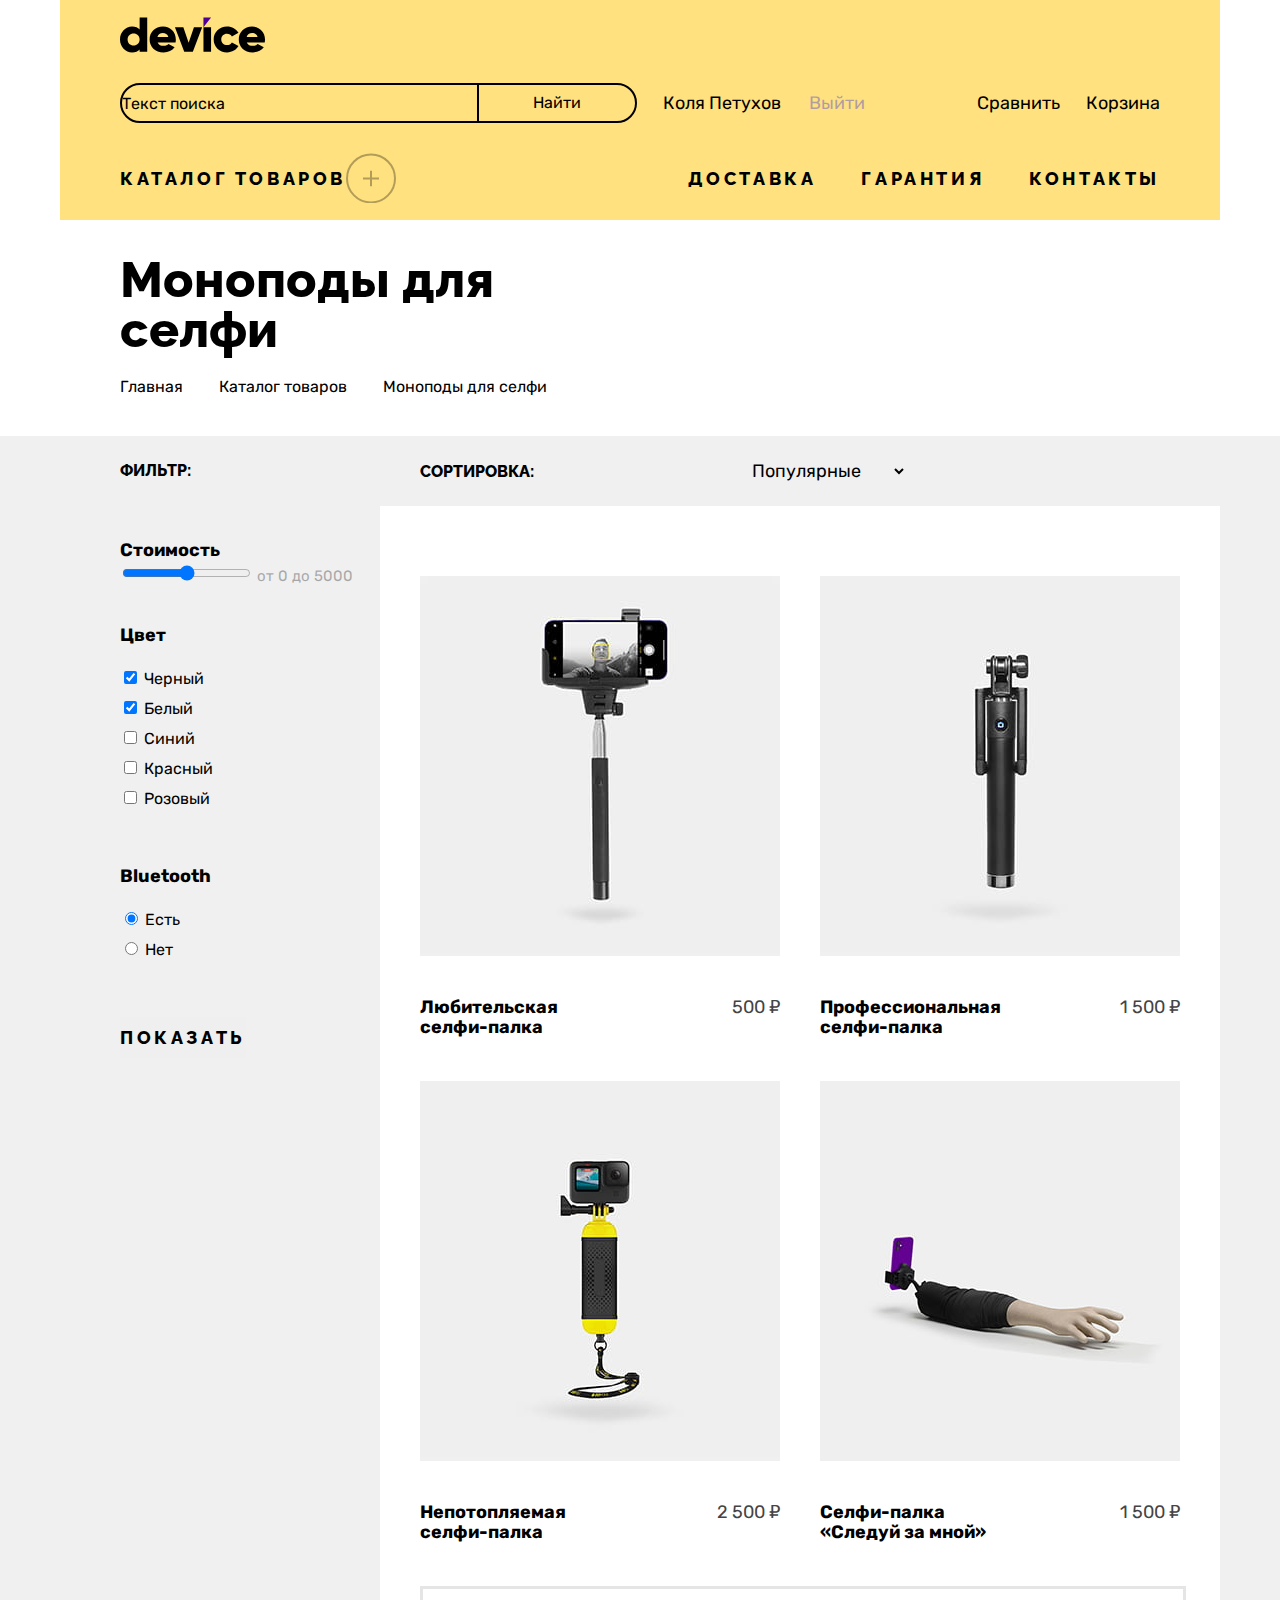
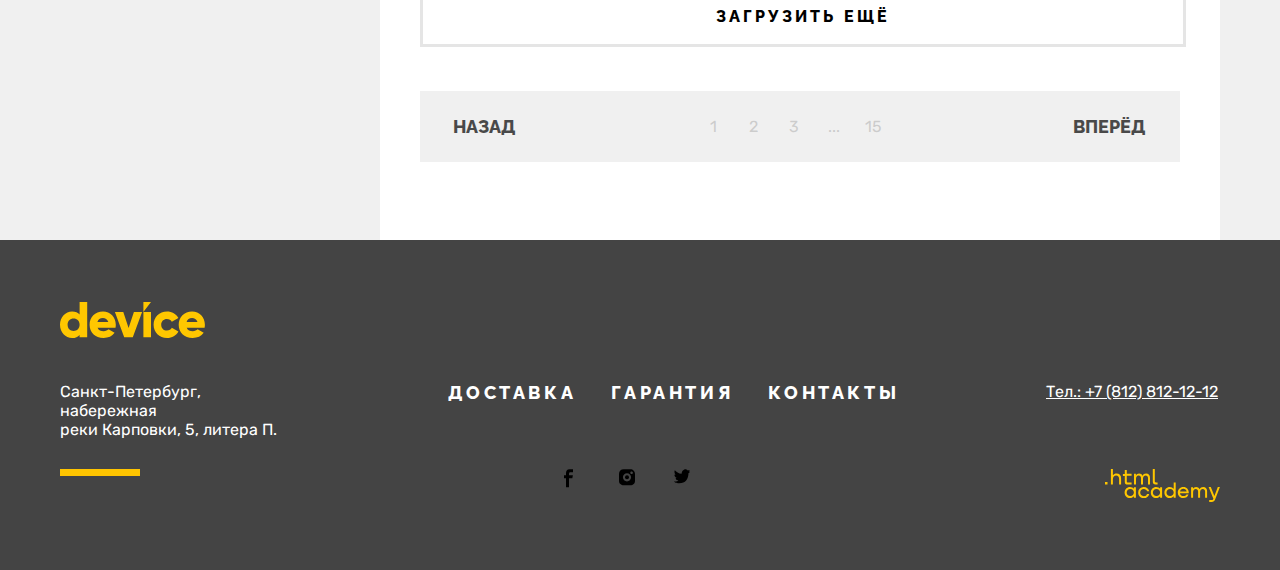
==== commit 4d347d9c: "Merge pull request #7 from andy-about-andy/master" ====
--- a/catalog.html
+++ b/catalog.html
@@ -18,7 +18,7 @@
           </form>
           <a class="visually-hidden" href="#">Поиск</a>
         </li>
-        <li class="header-user-item">
+        <li class="header-user-item account">
           <p class="user">Коля Петухов</p>
           <a class="header-user-link-out" href="#">Выйти</a>
         </li>
@@ -50,29 +50,27 @@
       </nav>
     </header>
     <main class="main-container main-inner">
-      <div class="page-container">
-        <div class="inner-header">
-          <h1 class="inner-header-title">Моноподы для селфи</h1>
-          <ul class="breadcrumbs">
-            <li class="breadcrumbs-item">
-              <a class="breadcrumbs-link" href="index.html">Главная</a>
-            </li>
-            <li class="breadcrumbs-item">
-              <a class="breadcrumbs-link" href="#">Каталог товаров</a>
-            </li>
-            <li class="breadcrumbs-item">
-              <a class="breadcrumbs-link">Моноподы для селфи</a>
-            </li>
-          </ul>
-        </div>
+      <div class="inner-header">
+        <h1 class="inner-header-title">Моноподы для селфи</h1>
+        <ul class="breadcrumbs">
+          <li class="breadcrumbs-item">
+            <a class="breadcrumbs-link" href="index.html">Главная</a>
+          </li>
+          <li class="breadcrumbs-item">
+            <a class="breadcrumbs-link" href="#">Каталог товаров</a>
+          </li>
+          <li class="breadcrumbs-item">
+            <a class="breadcrumbs-link">Моноподы для селфи</a>
+          </li>
+        </ul>
       </div> 
       <section class="catalog-products-monopod">
         <div class="catalog">
-          <h2 class="visually-hidden" hidden>Список моноподов с фильтрами</h2>
+          <h2 class="visually-hidden">Список моноподов с фильтрами</h2>
           <div class="filter">
             <span class="catalog-products-monopod-text">Фильтр:</span>
-            <form class="catalog-filter-monopod" action="https://echo.htmlacademy.ru/" method="get">
-              <fieldset class="catalog-filter-monopod-cost">
+            <form class="catalog-filter" action="https://echo.htmlacademy.ru/" method="get">
+              <fieldset class="catalog-filter-monopod">
                 <legend class="catalog-filter-monopod-title">Стоимость</legend>
                 <label class="control">
                   <input type="range" min="0" max="5000" step="10">
@@ -80,7 +78,7 @@
                   <span class="cost-max">до 5000</span>
                 </label>
               </fieldset>
-              <fieldset class="catalog-filter-monopod-color">
+              <fieldset class="catalog-filter-monopod">
                 <legend class="catalog-filter-monopod-title">Цвет</legend>
                 <ul class="catalog-filter-monopod-list">
                   <li class="catalog-filter-monopod-item">
@@ -115,7 +113,7 @@
                   </li>
                 </ul>
               </fieldset>
-              <fieldset class="catalog-filter-monopod-bluetooth">
+              <fieldset class="catalog-filter-monopod">
                 <legend class="catalog-filter-monopod-title">Bluetooth</legend>
                 <ul class="catalog-filter-monopod-list">
                   <li class="catalog-filter-monopod-item">
@@ -132,53 +130,77 @@
                   </li>
                 </ul>
               </fieldset>
-              <button class="button" type="submit">Показать</button>
+              <div class="button-show-filter">
+                <button class="button button-show" type="submit">Показать</button>
+              </div>
             </form>
           </div>
           <div class="catalog-right-column">
-            <span class="catalog-products-monopod-text">Сортировка:</span>
-            <select class="select-control">
-              <option value="popular">Популярные</option>
-              <option value="popular">Дешевые</option>
-              <option value="popular">Дорогие</option>
-            </select>
-            <a class="catalog-products-monopod-sorting" href="#">
-              <span class="visually hidden">От меньшего к большему</span>
-            </a>
-            <a class="catalog-products-monopod-sorting" href="#">
-              <span class="visually hidden">От большему к меньшему</span>
-            </a>
+            <div class="sorting-container">
+              <span class="catalog-products-monopod-text catalog-right-column-text">Сортировка:</span>
+              <select class="select-control">
+                <option value="popular">Популярные</option>
+                <option value="popular">Дешевые</option>
+                <option value="popular">Дорогие</option>
+              </select>
+              <div class="catalog-products-sorting">
+                <a class="catalog-products-monopod-sorting" href="#">
+                  <span class="visually-hidden">От меньшего к большему</span>
+                </a>
+                <a class="catalog-products-monopod-sorting" href="#">
+                  <span class="visually-hidden">От большему к меньшему</span>
+                </a>
+              </div>
+            </div>
             <ul class="product-list">
               <li class="product-card">
                 <a class="product-card-link" href="#">
-                  <img class="product-card-image" src="images/catalog/monopod-nonprofessional.jpg" alt="Любительская селфи-палка">
-                  <h3 class="product-card-title">Любительская селфи-палка</h3>
+                  <img class="product-card-image" src="images/catalog/monopod-nonprofessional.jpg" width="360" height="380" alt="Любительская селфи-палка">
+                </a>
+                <div class="product-card-content">
+                  <a class="product-card-link" href="#">
+                    <h3 class="product-card-title">Любительская селфи-палка</h3>
+                  </a>
                   <span class="product-card-price">500 ₽</span>
-                </a>
-              </li>
-              <li class="product-card">
-                <a class="product-card-link" href="#">
-                  <img class="product-card-image" src="images/catalog/monopod-professional.jpg" alt="Профессиональная селфи-палка">
-                  <h3 class="product-card-title">Профессиональная селфи-палка</h3>
-                  <span class="product-card-price">1500 ₽</span>
-                </a>
-              </li>
-              <li class="product-card">
-                <a class="product-card-link" href="#">
-                  <img class="product-card-image" src="images/catalog/monopod-unsinkable.jpg" alt="Непотопляемая селфи-палка">
-                  <h3 class="product-card-title">Непотопляемая селфи-палка</h3>
-                  <span class="product-card-price">2500 ₽</span>
-                </a>
-              </li>
-              <li class="product-card">
-                <a class="product-card-link" href="#">
-                  <img class="product-card-image" src="images/catalog/monopod-hand.jpg" alt="Селфи-палка «Следуй за мной»">
-                  <h3 class="product-card-title">Селфи-палка «Следуй за мной»</h3>
-                  <span class="product-card-price">1500 ₽</span>
-                </a>
+                </div>
+              </li>
+              <li class="product-card">
+                <a class="product-card-link" href="#">
+                  <img class="product-card-image" src="images/catalog/monopod-professional.jpg" width="360" height="380" alt="Профессиональная селфи-палка">
+                </a>
+                <div class="product-card-content">
+                  <a class="product-card-link" href="#">
+                    <h3 class="product-card-title">Профессиональная селфи-палка</h3>
+                  </a>
+                    <span class="product-card-price">1 500 ₽</span>
+                </div>
+              </li>
+              <li class="product-card">
+                <a class="product-card-link" href="#">
+                  <img class="product-card-image" src="images/catalog/monopod-unsinkable.jpg" width="360" height="380" alt="Непотопляемая селфи-палка">
+                </a>
+                <div class="product-card-content">
+                  <a class="product-card-link" href="#">
+                    <h3 class="product-card-title">Непотопляемая селфи-палка</h3>
+                  </a>
+                    <span class="product-card-price">2 500 ₽</span>
+                </div>
+              </li>
+              <li class="product-card">
+                <a class="product-card-link" href="#">
+                  <img class="product-card-image" src="images/catalog/monopod-hand.jpg" width="360" height="380" alt="Селфи-палка «Следуй за мной»">
+                </a>
+                <div class="product-card-content">
+                  <a class="product-card-link" href="#">
+                    <h3 class="product-card-title">Селфи-палка «Следуй за мной»</h3>
+                  </a>
+                    <span class="product-card-price">1 500 ₽</span>
+                </div>
               </li>
             </ul>
-            <button class="button pagination-show-more" type="button">Загрузить ещё</button>
+            <div class="pagination-show-more">
+              <button class="button button-pagination-show-more" type="button">Загрузить ещё</button>
+            </div>
             <ul class="pagination">
               <li class="pagination-item">
                 <a class="pagination-prev pagination-disabled">Назад</a>
@@ -191,6 +213,12 @@
               </li>
               <li class="pagination-item">
                 <a class="pagination-link" href="#">3</a>
+              </li>
+              <li class="pagination-item">
+                <a class="pagination-link" href="#">...</a>
+              </li>
+              <li class="pagination-item">
+                <a class="pagination-link" href="#">15</a>
               </li>
               <li class="pagination-item">
                 <a class="pagination-next" href="#">Вперёд</a>
@@ -203,11 +231,13 @@
     <footer class="page-footer">
       <div class="page-footer-container">
         <div class="footer-logo">
-          <h2 class="visually-hidden" hidden>Логотип интернет-магазина «Девайс»</h2>
-          <img class="footer-logo-image" src="images/footer/footer-logo.svg" width="145" height="36" alt="Логотип интернет-магазина «Девайс»">  
+          <h2 class="visually-hidden">Логотип интернет-магазина «Девайс»</h2>
+          <a class="navigation-logo" href="index.html">
+            <img class="footer-logo-image" src="images/footer/footer-logo.svg" width="145" height="36" alt="Логотип интернет-магазина «Девайс»">  
+          </a>
         </div>
         <div class="footer-information">
-          <h2 class="visually-hidden" hidden>Информация</h2>
+          <h2 class="visually-hidden">Информация</h2>
           <address class="footer-information-address">
             <p class="footer-address-text">Санкт-Петербург, набережная<br>реки Карповки, 5, литера П.</p>
           </address>
@@ -227,28 +257,28 @@
           </address>
         </div>
         <div class="footer-social">
-          <h2 class="visually-hidden" hidden>Давайте дружить</h2>
-          <img class="footer-logo-line" src="image/footer/footer-logo-line.svg" width="80" height="7" alt="Лого линия">
+          <h2 class="visually-hidden">Давайте дружить</h2>
+          <div class="footer-logo-line"></div>
           <ul class="footer-social-list">
-            <li class="footer-social-facebook">
+            <li class="footer-social-item facebook">
               <a class="button" href="https://facebook.com/htmlacademy">
-                <span class="visually-hidden" hidden>Файсбук</span>
+                <span class="visually-hidden">Файсбук</span>
               </a>
             </li>
-            <li class="footer-social-instagram">
+            <li class="footer-social-item instagram">
               <a class="button" href="https://instagram.com/htmlacademy/">
-                <span class="visually-hidden" hidden>Инстаграм</span>
+                <span class="visually-hidden">Инстаграм</span>
               </a>
             </li>
-            <li class="footer-social-twitter">
+            <li class="footer-social-item twitter">
               <a class="button" href="https://twitter.com/htmlacademy_ru">
-                <span class="visually-hidden" hidden>Твиттер</span>
+                <span class="visually-hidden">Твиттер</span>
               </a>
             </li>
           </ul>
           <p class="footer-social-htmlacademy">
             <a class="button" href="https://htmlacademy.ru">
-              <span class="visually-hidden" hidden>Сделано в HTMLAcademy</span>
+              <span class="visually-hidden">Сделано в HTMLAcademy</span>
               <img class="footer-htmlacademy-logo" src="images/footer/footer-htmlacademy.svg" width="115" height="33" alt="Логотип разработчика">
             </a>
           </p>
--- a/styles/styles.css
+++ b/styles/styles.css
@@ -23,6 +23,17 @@
     font-display: swap;
 }
 
+.visually-hidden {
+    position: absolute;
+    width: 1px;
+    height: 1px;
+    margin: -1px;
+    padding: 0;
+    border: 0;
+    clip: rect(0 0 0 0);
+    overflow: hidden;
+  }
+
 html {
     height: 100%;
 }
@@ -44,7 +55,7 @@
 .logo {
     display: block;
     width: 145px;
-    margin-left: 60px;
+    margin: 17px 60px 30px;
 }
 
 header {
@@ -58,28 +69,79 @@
 
 .header-user {
     display: flex;
-    margin: 0;
-    margin-left: 60px;
+    margin: 0 auto 30px;
     padding: 0;
     width: 1040px;
-    list-style-type: none;
+    justify-content: space-between;
+    list-style-type: none;
+}
+
+.search-form {
+    display: flex;
+    width: 517px;
+    height: 40px;
 }
 
 .search-text {
+    width: 359px;
+    height: 40px;
+    padding: 0;
+    border: 2px solid #000000;
+    box-sizing: border-box;
+    border-radius: 50px 0px 0px 50px;
     font-family: "Rubik", sans-serif;
     font-style: normal;
     font-weight: normal;
     font-size: 16px;
     line-height: 20px;
     color: #000000;
-}
-
-.search-button {
+    background-color: transparent;
+}
+
+::placeholder {
     font-family: "Rubik", sans-serif;
     font-style: normal;
     font-weight: normal;
     font-size: 16px;
     line-height: 20px;
+    color: #000000;
+}
+
+.search-button {
+    width: 160px;
+    height: 40px;
+    margin-left: -2px;
+    padding: 0;
+    border: 2px solid #000000;
+    box-sizing: border-box;
+    border-radius: 0px 50px 50px 0px;
+    font-family: "Rubik", sans-serif;
+    font-style: normal;
+    font-weight: normal;
+    font-size: 16px;
+    line-height: 20px;
+    background-color: transparent;
+}
+
+.header-user-item {
+    margin-right: 26px;
+}
+
+.header-user-item:nth-child(2) {
+    width: 231px;
+}
+
+.header-user-item:nth-child(3) {
+    margin-left: auto;
+}
+
+.header-user-item:last-child {
+    margin-right: 0;
+}
+    
+
+.navigation {
+    margin-bottom: 16px;
 }
 
 .navigation-user-link-out {
@@ -92,10 +154,14 @@
 }
 
 .user {
+    margin: 5px 0;
+    min-width: 146px;
     font-weight: 400;
 }
 
 .header-user-link {
+    display: block;
+    margin: 5px 0;
     font-family: "Rubik", sans-serif;
     font-style: normal;
     font-weight: 400;
@@ -103,8 +169,18 @@
     text-decoration: none;
 }
 
+.header-user-link-out {
+    display: block;
+    width: 56px;
+    height: 30px;
+    margin: 5px 0;
+    opacity: 0.3;
+    text-decoration: none;
+}
+
 .navigation-list {
     display: flex;
+    flex-wrap: wrap;
     margin: 0;
     margin-left: 60px;
     padding: 0;
@@ -112,7 +188,23 @@
     list-style-type: none;
 }
 
+.navigation-list-item {
+    display: flex;
+    margin-right: 45px;
+}
+
+.navigation-list-item:last-child,
+.navigation-list-item:nth-child(1) {
+    margin-right: 0;
+}
+
+.navigation-list-item:nth-child(2) {
+    margin-left: auto;
+}
+
 .navigation-list-link {
+    display: block;
+    margin: 15px 0;
     font-family: "Raleway", sans-serif;
     font-style: normal;
     font-weight: 800;
@@ -123,11 +215,19 @@
     text-transform: uppercase;
 }
 
+.header-user-link .navigation-list-link {
+    min-width: 20px;
+    min-height: 16px;
+}
+
 .navigation-list-button {
+    padding: 0;
+    width: 50px;
+    height: 50px;
     background-image: url(../images/header/plus.svg);
     background-repeat: no-repeat;
-    width: 50px;
-    height: 50px;
+    border: none;
+    background-color: transparent;
 }
 
 .main-container {
@@ -142,44 +242,63 @@
 }
 
 .carousel-products {
-    margin: 0;
+    margin: 0 0 70px;
     padding: 0;
     width: 1160px;
 }
 
 .carousel {
+    margin: 0 auto;
+}
+
+.slider-button {
+    min-width: 20px;
+    min-height: 60px;
+}
+
+.slider-pagination-button {
+    min-width: 12px;
+    min-height: 12px;
+}
+
+.slider {
     display: flex;
     flex-direction: column;
-    margin: 0 auto;
-}
-
-.slider-pagination {
-    display: flex;
+    margin: 0;
     padding: 0;
 }
 
 .carousel-products-number {
     width: 250px;
+    height: 135px;
     margin-left: auto;
-    margin-right: 59px;
+    margin-right: 49px;
+    margin-bottom: -100px;
     font-weight: 700;
     font-size: 180px;
     text-align: right;
     color: #FFFFFF;
 }
 
-.slider-pagination-image {
+.slider-item {
+    display: flex;
+    width: 1160px;
+    list-style-type: none;
+}
+
+.slider-image {
     width: 560px;
     margin-right: 40px;
-    list-style-type: none;
-}
-
-.slider-pagination-description {
+}
+
+.slider-description {
     width: 560px;
     list-style-type: none;
 }
 
-.slider-pagination-title {
+.slider-title {
+    margin: 0;
+    margin-bottom: 29px;
     font-family: "Raleway", sans-serif;
     font-style: normal;
     font-weight: 800;
@@ -187,8 +306,13 @@
     line-height: 50px; 
 }
 
-.slider-pagination-description {
-    color: #444444;
+.slider-text {
+    margin: 0 0 51px;
+    color: #444444;
+}
+
+.pagination-button {
+    margin-bottom: 49px;
 }
 
 .button {
@@ -204,11 +328,18 @@
     color: #000000;
 }
 
+.detailed {
+    margin-bottom: 49px;
+}
+
 .table-row-1 {
+    padding: 0;
+    padding-bottom: 12px;
     font-size: 36px;
 }
 
 .table-row-2 {
+    padding: 0;
     font-size: 16px;
     color: #444444;
 }
@@ -218,10 +349,11 @@
     margin: 0 auto;
     background-color: #ffffff;
     background-size: 100% auto;
+    margin-bottom: 70px;
 }
     
 
-.list-categories-title {
+.list-categories {
     width: 1160px;
     display: flex;
     justify-content: space-between;
@@ -239,72 +371,71 @@
     text-decoration: none;
     color: #000000;
 }
-.list-categories-item-virtual {
+
+.list-categories-item {
     width: 160px;
     height: 253px;
+ 
+}
+
+.categories-item {
+    display: block;
+    margin-bottom: 32px;
+    width: 160px;
+    height: 160px;
     background-color: #FFE17F;
+    background-repeat: no-repeat;
+}
+
+.list-categories-item-virtual {
     background-image: url(../images/catalog/catalog-images-1.svg);
-    background-repeat: no-repeat;
 }
 
 .list-categories-item-monopod {
-    width: 160px;
-    height: 253px;
-    background-color: #FFE17F;
     background-image: url(../images/catalog/catalog-images-2.svg);
-    background-repeat: no-repeat;
 }
 
 .list-categories-item-cameras {
-    width: 160px;
-    height: 253px;
-    background-color: #FFE17F;
     background-image: url(../images/catalog/catalog-images-3.svg);
-    background-repeat: no-repeat;
 }
 
 .list-categories-item-bracelets {
-    width: 160px;
-    height: 253px;
-    background-color: #FFE17F;
     background-image: url(../images/catalog/catalog-images-4.svg);
-    background-repeat: no-repeat;
 }
 
 .list-categories-item-watches {
-    width: 160px;
-    height: 253px;
-    background-color: #FFE17F;
     background-image: url(../images/catalog/catalog-images-5.svg);
-    background-repeat: no-repeat;
 }
 
 .list-categories-item-quadcopter {
-    width: 160px;
-    height: 253px;
-    background-color: #FFE17F;
     background-image: url(../images/catalog/catalog-images-6.svg);
-    background-repeat: no-repeat;
 }
 
 .information {
     background-color: #F0F0F0;
     background-size: 100% auto;
+    margin-bottom: 70px;
 }
 
 .information-container {
     display: flex;
     width: 1160px;
+    height: 319px;
     margin: 0 auto;
 }
 
 .information-title {
+    display: flex;
+    flex-direction: column;
+    justify-content: space-between;
     width: 280px;
-    margin-right: 123px;
-    padding: 0;
+    margin: 0 123px 0 0;
+    padding: 64px 0 65px;
 }
 
 .information-button {
+    padding: 9px 0 11px;
+    border: none;
     font-family: "Raleway", sans-serif;
     font-style: normal;
     font-weight: 800;
@@ -317,24 +448,40 @@
 
 .information-button-action {
     color: #FFE17F;
+    background-color: transparent;
 }
 
 .information-delivery {
     background-color: #000000;
+}
+
+.information-item {
+    height: 40px;
+    list-style-type: none;
+}
+
+.information-item:last-child {
+    margin: 0;
+}
+
+.information-header {
     width: 280px;
     height: 40px;
-}
-
-.information-item {
-    list-style-type: none;
+    margin: 0;
 }
 
 .information-description {
+    display: flex;
+    width: 694px;
+}
+
+.description-block-text {
     max-width: 475px;
-    margin-right: 106px;
 }
 
 .information-description-title {
+    display: block;
+    margin: 72px 0 34px;
     font-family: "Raleway", sans-serif;
     font-style: normal;
     font-weight: 800;
@@ -344,11 +491,12 @@
 }
 
 .information-description-text {
+    margin: 0;
     color: #444444; 
 }
 
 .information-image {
-    margin-right: auto;
+    margin: 77px 0 0 auto;
 }
 
 .delivery {
@@ -357,11 +505,16 @@
     height: 100px;
     display: flex;
     background-color: #F0F0F0;
+    margin-bottom: 70px;
 }
 
 .delivery-image {
    width: 125px;
    background-color: #ffe17f;
+}
+
+.delivery-image-car {
+    margin: 35px 39px;
 }
 
 .delivery-under-order {
@@ -380,14 +533,25 @@
     padding: 0;
 }
 
-.image-i {
+.image-info {
     width: 125px;
+}
+
+.delivery-image-info {
+    margin: 44px 61px;
 }
 
 .about-contacts {
     display: flex;
     width: 1160px;
     margin: 0 auto;
+    margin-bottom: 70px;
+}
+
+.black-line {
+    width: 84px;
+    height: 7px;
+    background-color: #000000;
 }
 
 .about {
@@ -400,6 +564,7 @@
 }
 
 .about-title {
+    margin: 40px 0;
     font-family: "Raleway", sans-serif;
     font-style: normal;
     font-weight: 800;
@@ -408,20 +573,39 @@
 }
 
 .about-description {
+    margin: 0 0 30px;
     color: #444444;
 }
 
 .about-transport-company {
-    padding: 20px;
+    margin: 0 0 30px;
+    padding: 0;
 }
 
 .about-transport-company-item {
+    margin-bottom: 19px;
+    margin-left: 20px;
     line-height: 20px;
     letter-spacing: -0.02em;
     font-weight: 700;
 }
 
+.about-transport-company-item:last-child {
+    margin-bottom: 0;
+}
+
+.button-about {
+    width: 270px;
+    height: 40px;
+}
+
+.about-text {
+    display: block;
+    padding: 10px 0;
+}
+
 .contacts-title {
+    margin: 40px 0;
     font-family: "Raleway", sans-serif;
     font-style: normal;
     font-weight: 800;
@@ -430,11 +614,23 @@
 }
 
 .contacts-text {
+    margin: 0 0 30px;
+    font-style: normal;
+    color: #444444;
+}
+
+.contacts-address {
+    margin-bottom: 30px;
+}
+
+.contacts-address-text {
+    margin: 0;
     font-style: normal;
     color: #444444;
 }
 
 .contacts-subtitle {
+    margin: 0 0 15px;
     font-weight: 700;
     font-size: 24px;
     color: #444444;
@@ -446,6 +642,7 @@
 }
 
 .contacts-schedule {
+    margin: 0 0 30px;
     padding: 0;
     color: #444444;
     list-style-type: none;
@@ -465,12 +662,12 @@
 
 .subscribe-row {
     display: flex;
-    margin: 0 auto;
+    margin: 0 auto 144px;
 }
 
 .subscribe-title {
     width: 348px;
-    margin-right: 252px;
+    margin: 64px 252px 0 0;
     font-family: "Raleway", sans-serif;
     font-style: normal;
     font-weight: 800;
@@ -480,17 +677,22 @@
 
 .subscribe-text {
     width: 560px;
+    margin: 74px 0 0;
     color: #444444;
 }
 
 .subscribe-form {
     display: flex;
+    margin-bottom: 56px;
     color: #444444;
 }
 
 .text-email {
     width: 557px;
-    padding: 0;
+    height: 54px;
+    padding: 0;
+    border: 0;
+    border-bottom: 3px solid #C4C4C4;
     font-family: "Rubik", sans-serif;
     font-style: normal;
     font-weight: 400;
@@ -498,11 +700,15 @@
     line-height: 30px;
     color: #444444;
     opacity: 0.5;
+    background-color: transparent;
 }
 
 .subscribe-button {
     width: 253px;
-    padding: 0;
+    height: 57px;
+    padding: 0;
+    border: 3px solid #CECECE;
+    box-sizing: border-box;
     font-family: "Raleway", sans-serif;
     font-style: normal;
     font-weight: 800;
@@ -516,7 +722,8 @@
 
 .subscribe-free {
     width: 160px;
-    margin-left: auto;
+    height: 30px;
+    margin: 13.5px 0 0 auto;
     color: #444444;
     background-image: url(../images/main/icon-tick.svg);
     background-repeat: no-repeat;
@@ -535,19 +742,23 @@
 
 .footer-logo {
     width: 145px;
+    margin-top: 62px;
+    margin-bottom: 35px;
 }
 
 .footer-information {
     display: flex;
     justify-content: space-between;
+    margin-bottom: 47px;
 }
 
 .footer-information-address {
     width: 239px;
-    margin-right: 112px;
+    max-height: 40px;
 }
 
 .footer-address-text {
+    margin: 0;
     font-style: normal;
     font-size: 16px;
     line-height: 19px;
@@ -556,12 +767,26 @@
 
 .footer-information-list {
     display: flex;
-    width: 444px;
-    padding: 0;
-    list-style-type: none;
-}
+    flex-wrap: wrap;
+    width: 450px;
+    margin: 0;
+    padding: 0;
+    list-style-type: none;
+}
+
+.footer-information-item {
+    display: block;
+    max-width: 128px;
+    height: 21px;
+    margin-right: 35px;
+}
+
+.footer-information-item:last-child {
+    margin-right: 0;
+  }
 
 .footer-information-button {
+    display: block;
     font-family: "Raleway", sans-serif;
     font-style: normal;
     font-weight: 800;
@@ -574,9 +799,11 @@
 
 .footer-information-contacts {
     width: 174px;
+    height: 20px;
 }
 
 .footer-information-contacts-phone {
+    display: block;
     font-style: normal;
     font-weight: 400;
     font-size: 16px;
@@ -586,52 +813,67 @@
 
 .footer-social {
     display: flex;
-    justify-content: space-between;
+    margin-bottom: 46px;
 }
 
 .footer-logo-line {
     width: 80px;
+    height: 7px;
+    margin-right: 424px;
     background-color: #FFC500;
 }
 
 .footer-social-list {
+    display: flex;
+    flex-wrap: wrap;
     width: 150px;
-    padding: 0;
-    list-style-type: none;
-}
-
-.footer-social-facebook {
-    background-image: url(../images/footer/facebook.svg);
-    background-repeat: no-repeat;
+    margin: 0;
+    padding: 0;
+    list-style-type: none;
+}
+
+.footer-social-item {
     width: 40px;
     height: 40px;
-}
-
-.footer-social-instagram {
+    margin-right: 15px;
+    margin-bottom: 15px;
+    background-repeat: no-repeat;
+}
+
+.footer-social-item:nth-child(3n) {
+    margin-right: 0;
+  }
+
+.facebook {
+    background-image: url(../images/footer/facebook.svg);
+}
+
+.instagram {
     background-image: url(../images/footer/instagram.svg);
-    background-repeat: no-repeat;
-    width: 40px;
-    height: 40px;
-}
-
-.footer-social-twitter {
+}
+
+.twitter {
     background-image: url(../images/footer/twitter.svg);
-    background-repeat: no-repeat;
-    width: 40px;
-    height: 40px;
 }
 
 .footer-social-htmlacademy {
     width: 115px;
+    margin: 0 0 0 auto;
+}
+
+.account {
+    display: flex;
+    min-width: 230px;
 }
 
 .inner-header {
     width: 1040px;
-    margin: 0 auto;
+    margin: 35px auto;
 }
 
 .inner-header-title {
     width: 541px;
+    margin: 0 0 16px;
     font-family: "Raleway", sans-serif;
     font-style: normal;
     font-weight: 800;
@@ -640,6 +882,8 @@
 }
 
 .breadcrumbs {
+    display: flex;
+    margin: 0;
     padding: 0;
     list-style-type: none;
 }
@@ -662,6 +906,7 @@
 }
 
 .breadcrumbs-link {
+    margin-right: 36px;
     font-weight: normal;
     font-size: 16px;
     line-height: 19px;
@@ -672,9 +917,11 @@
 
 .catalog-right-column {
     width: 840px;
+    background-color: #FFFFFF;
 }
 
 .catalog-products-monopod-text {
+    margin: 25px 0 60px 60px;
     font-family: "Raleway", sans-serif;
     font-style: normal;
     font-weight: 800;
@@ -683,7 +930,20 @@
     text-transform: uppercase;
 }
 
+.catalog-filter {
+    margin: 0;
+    padding: 0;
+    border: none;
+}
+
+.catalog-filter-monopod {
+    margin: 0 0 35px 60px;
+    padding: 0;
+    border: none;
+}
+
 .catalog-filter-monopod-title {
+    padding: 0;
     font-family: "Rubik", sans-serif;
     font-style: normal;
     font-weight: 700;
@@ -707,7 +967,19 @@
     line-height: 19px;
 }
 
+.button-show-filter {
+    width: 220px;
+    height: 40px;
+    margin-left: 60px;
+}
+
+.button-show {
+    padding: 10px 0;
+    border: none;
+}
+
 .catalog-filter-monopod-list {
+    padding: 0;
     list-style-type: none;
 }
 
@@ -720,25 +992,69 @@
     text-transform: uppercase;
 }
 
+.catalog-right-column-text {
+    margin: 25.5px 0 0 40px;
+}
+
+.sorting-container {
+    display: flex;
+    justify-content: space-between;
+    height: 70px;
+    background-color: #F0F0F0;
+}
+
 .select-control {
+    width: 159px;
     font-family: "Rubik", sans-serif;
     font-style: normal;
     font-weight: 400;
     font-size: 18px;
     line-height: 30px;
+    border: none;
+    background-color: transparent;
+}
+
+.catalog-products-sorting {
+    display: flex;
+    width: 60px;
+    height: 30px;
+    margin: 20px 40px 0 0;
+}
+
+.catalog-products-monopod-sorting {
+    width: 30px;
+    height: 30px;
 }
 
 .product-list {
+    display: grid;
+    grid-template-columns: 360px 360px;
+    gap: 44px 40px;
+    margin: 0;
+    padding: 70px 40px 44px;
     background-color: #FFFFFF;
     list-style-type: none;
-    
+}
+
+.product-card {
+    display: flex;
+    flex-direction: column;
 }
 
 .product-card-link {
     text-decoration: none;
+    min-height: 40px;
+    max-width: 205px;
+}
+
+.product-card-content {
+    display: flex;
+    margin-top: 32px;
+    justify-content: space-between;
 }
 
 .product-card-title {
+    margin: 0;
     font-weight: 700;
     font-size: 18px;
     line-height: 20px;
@@ -752,18 +1068,48 @@
 }
 
 .pagination-show-more {
+    width: 760px;
+    height: 55px;
+    margin: 0 0 44px 40px;
+    border: 3px solid #E5E5E5;
+    
+}
+
+.button-pagination-show-more {
+    width: 760px;
+    height: 55px;
+    padding: 0;
     font-family: "Raleway", sans-serif;
     font-style: normal;
     font-weight: 800;
     font-size: 16px;
     line-height: 19px;
+    border: none;
+    background: #FFFFFF;
 }
 
 .pagination {
-    list-style-type: none;
+    display: flex;
+    margin: 0 0 78px 40px;
+    padding: 0;
+    width: 760px;
+    height: 71px;
+    list-style-type: none;
+    background-color: #EBEBEB;
+    opacity: 0.71;
+}
+
+.pagination-item {
+    display: flex;
 }
 
 .pagination-prev {
+    display: flex;
+    justify-content: center;
+    align-items: center;
+    width: 128px;
+    height: 71px;
+    margin-right: 145.5px;
     font-family: "Raleway", sans-serif;
     font-style: normal;
     font-weight: 800;
@@ -775,6 +1121,12 @@
 }
 
 .pagination-next {
+    display: flex;
+    justify-content: center;
+    align-items: center;
+    width: 141px;
+    height: 71px;
+    margin-left: 145.5px;
     font-family: "Raleway", sans-serif;
     font-style: normal;
     font-weight: 800;
@@ -786,6 +1138,12 @@
 }
 
 .pagination-link {
+    display: flex;
+    justify-content: center;
+    align-items: center;
+    width: 40px;
+    height: 40px;
+    margin-top: 15.5px;
     font-family: "Rubik", sans-serif;
     font-style: normal;
     font-weight: 400;
@@ -794,4 +1152,4 @@
     color: #444444;
     opacity: 0.3;
     text-decoration: none;
-}+}
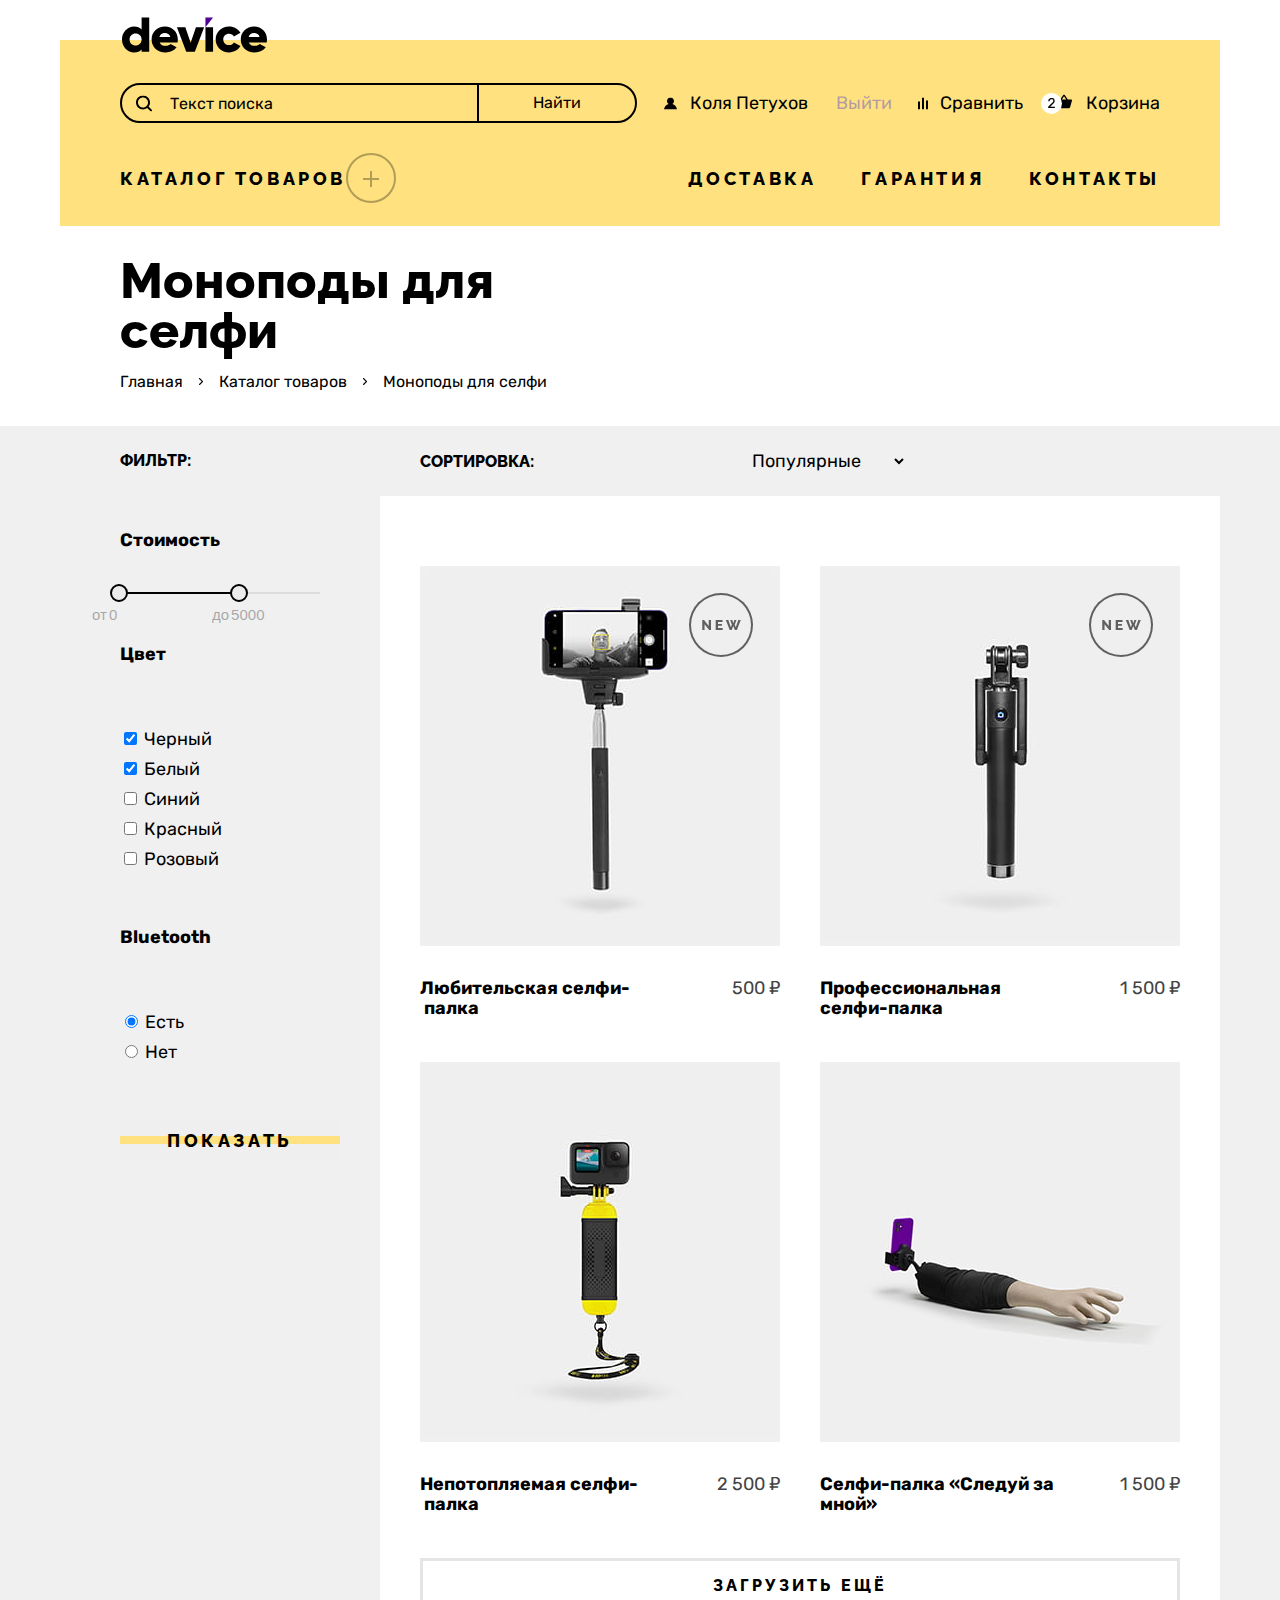
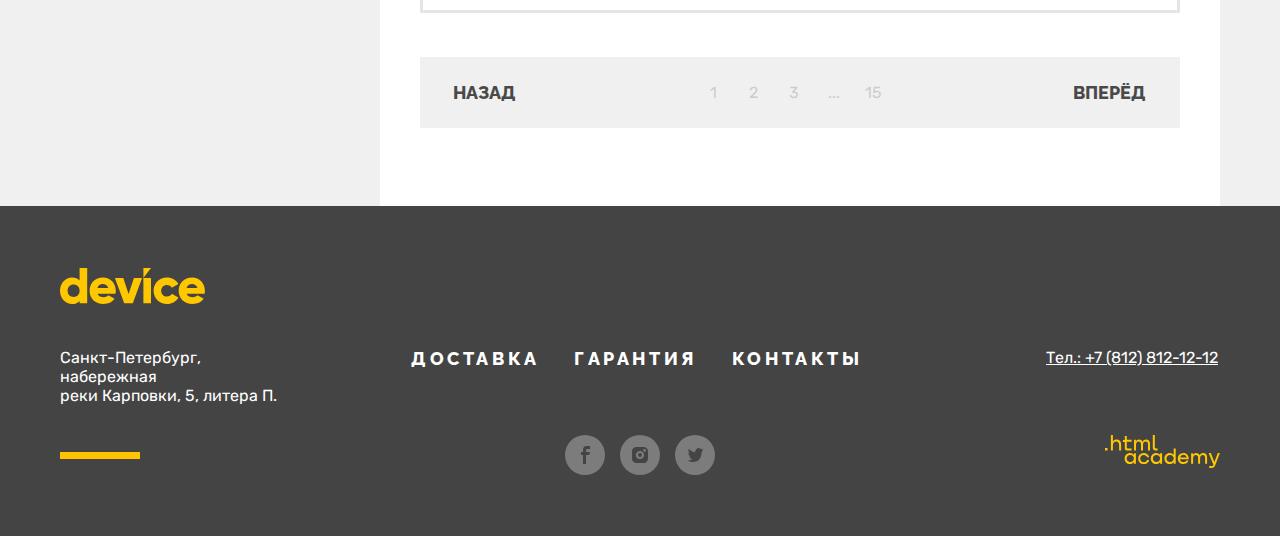
==== commit 1978ec19: "Merge pull request #9 from andy-about-andy/master" ====
--- a/catalog.html
+++ b/catalog.html
@@ -6,48 +6,50 @@
     <link rel="stylesheet" href="styles/styles.css">
   </head>
   <body>
-    <header>
-      <a class="navigation-logo" href="index.html">
-        <img class="logo" src="images/header/logo.svg" width="145" height="36" alt="Логотип интернет-магазина «Девайс»">
-      </a>
-      <ul class="header-user">
-        <li class="header-user-item">
-          <form class="search-form" action="https://echo.htmlacademy.ru/" method="post">
-            <input class="search-text" type="text" placeholder="Текст поиска">
-            <button class="search-button" type="submit">Найти</button>
-          </form>
-          <a class="visually-hidden" href="#">Поиск</a>
-        </li>
-        <li class="header-user-item account">
-          <p class="user">Коля Петухов</p>
-          <a class="header-user-link-out" href="#">Выйти</a>
-        </li>
-        <li class="header-user-item">
-          <a class="header-user-link" href="#">Сравнить</a>
-        </li>
-        <li class="header-user-item">
-          <a class="header-user-link" href="#">Корзина</a>
-        </li>
-      </ul>
-      <nav class="navigation">
-        <ul class="navigation-list">
-          <li class="navigation-list-item">
-            <a class="navigation-list-link" href="catalog.html">Каталог товаров</a>
-            <button class="navigation-list-button">
-              <span class="visually-hidden">Расскрыть каталог</span>
-            </button>
-          </li>
-          <li class="navigation-list-item">
-            <a class="navigation-list-link" href="#">Доставка</a>
-          </li>
-          <li class="navigation-list-item">
-            <a class="navigation-list-link" href="#">Гарантия</a>
-          </li>
-          <li class="navigation-list-item">
-            <a class="navigation-list-link" href="#">Контакты</a>
+    <header class="header header-catalog">
+      <div class="header-shift">
+        <a class="navigation-logo" href="index.html">
+          <img class="logo" src="images/header/logo.svg" width="145" height="36" alt="Логотип интернет-магазина «Девайс»">
+        </a>
+        <ul class="header-user">
+          <li class="header-user-item">
+            <form class="search-form" action="https://echo.htmlacademy.ru/" method="post">
+              <input class="search-text" type="text" placeholder="Текст поиска">
+              <button class="search-button" type="submit">Найти</button>
+            </form>
+            <a class="visually-hidden" href="#">Поиск</a>
+          </li>
+          <li class="header-user-item account">
+            <p class="user">Коля Петухов</p>
+            <a class="header-user-link-out" href="#">Выйти</a>
+          </li>
+          <li class="header-user-item">
+            <a class="header-user-link" href="#">Сравнить</a>
+          </li>
+          <li class="header-user-item">
+            <a class="header-user-link" href="#">Корзина</a>
           </li>
         </ul>
-      </nav>
+        <nav class="navigation">
+          <ul class="navigation-list">
+            <li class="navigation-list-item">
+              <a class="navigation-link-catalog" href="catalog.html">Каталог товаров</a>
+              <button class="navigation-list-button">
+                <span class="visually-hidden">Расскрыть каталог</span>
+              </button>
+            </li>
+            <li class="navigation-list-item">
+              <a class="navigation-list-link " href="#">Доставка</a>
+            </li>
+            <li class="navigation-list-item">
+              <a class="navigation-list-link" href="#">Гарантия</a>
+            </li>
+            <li class="navigation-list-item">
+              <a class="navigation-list-link" href="#">Контакты</a>
+            </li>
+          </ul>
+        </nav>
+      </div>
     </header>
     <main class="main-container main-inner">
       <div class="inner-header">
@@ -72,11 +74,24 @@
             <form class="catalog-filter" action="https://echo.htmlacademy.ru/" method="get">
               <fieldset class="catalog-filter-monopod">
                 <legend class="catalog-filter-monopod-title">Стоимость</legend>
-                <label class="control">
-                  <input type="range" min="0" max="5000" step="10">
-                  <span class="cost-min">от 0</span>
-                  <span class="cost-max">до 5000</span>
-                </label>
+                <div class="range">
+                  <div class="range-scale">
+                    <div class="range-bar" style="left: 0px; width: 119px">
+                      <button class="range-toggle toggle-min">
+                        <span class="visually-hidden">Изменить минимальную цену.</span>
+                        <label class="catalog-filter-label">
+                          от <input class="range-input" type="number" value="0" name="min-price">
+                        </label>
+                      </button>
+                      <button class="range-toggle toggle-max">
+                        <span class="visually-hidden">Изменить максимальную цену.</span>
+                        <label class="catalog-filter-label">
+                          до <input class="range-input" type="number" value="5000" name="max-price" style="width: 40px">
+                        </label>
+                      </button>
+                    </div>
+                  </div>
+                </div>
               </fieldset>
               <fieldset class="catalog-filter-monopod">
                 <legend class="catalog-filter-monopod-title">Цвет</legend>
@@ -130,9 +145,7 @@
                   </li>
                 </ul>
               </fieldset>
-              <div class="button-show-filter">
-                <button class="button button-show" type="submit">Показать</button>
-              </div>
+              <button class="button button-show-filter" type="submit">Показать</button>
             </form>
           </div>
           <div class="catalog-right-column">
@@ -154,53 +167,51 @@
             </div>
             <ul class="product-list">
               <li class="product-card">
-                <a class="product-card-link" href="#">
-                  <img class="product-card-image" src="images/catalog/monopod-nonprofessional.jpg" width="360" height="380" alt="Любительская селфи-палка">
-                </a>
+                <img class="product-card-image" src="images/catalog/monopod-nonprofessional.jpg" width="360" height="380" alt="Любительская селфи-палка">
+                <div class="label-new"></div>
                 <div class="product-card-content">
-                  <a class="product-card-link" href="#">
-                    <h3 class="product-card-title">Любительская селфи-палка</h3>
-                  </a>
+                  <h3 class="product-card-title">Любительская селфи-&nbsp;палка</h3>
                   <span class="product-card-price">500 ₽</span>
                 </div>
+                <div class="product-card-detailed card-detailed-close">
+                  <a class="product-card-link" href="#">Подробнее</a>
+                </div>
               </li>
               <li class="product-card">
-                <a class="product-card-link" href="#">
-                  <img class="product-card-image" src="images/catalog/monopod-professional.jpg" width="360" height="380" alt="Профессиональная селфи-палка">
-                </a>
+                <img class="product-card-image" src="images/catalog/monopod-professional.jpg" width="360" height="380" alt="Профессиональная селфи-палка">
+                <div class="label-new"></div>
                 <div class="product-card-content">
-                  <a class="product-card-link" href="#">
-                    <h3 class="product-card-title">Профессиональная селфи-палка</h3>
-                  </a>
-                    <span class="product-card-price">1 500 ₽</span>
+                  <h3 class="product-card-title">Профессиональная селфи-палка</h3>
+                  <span class="product-card-price">1 500 ₽</span>
+                </div>
+                <div class="product-card-detailed card-detailed-close">
+                  <a class="product-card-link" href="#">Подробнее</a>
                 </div>
               </li>
               <li class="product-card">
-                <a class="product-card-link" href="#">
-                  <img class="product-card-image" src="images/catalog/monopod-unsinkable.jpg" width="360" height="380" alt="Непотопляемая селфи-палка">
-                </a>
+                <img class="product-card-image" src="images/catalog/monopod-unsinkable.jpg" width="360" height="380" alt="Непотопляемая селфи-палка">
+                <div class="label-new visually-hidden"></div>
                 <div class="product-card-content">
-                  <a class="product-card-link" href="#">
-                    <h3 class="product-card-title">Непотопляемая селфи-палка</h3>
-                  </a>
-                    <span class="product-card-price">2 500 ₽</span>
+                  <h3 class="product-card-title">Непотопляемая селфи-&nbsp;палка</h3>
+                  <span class="product-card-price">2 500 ₽</span>
+                </div>
+                <div class="product-card-detailed card-detailed-close">
+                  <a class="product-card-link" href="#">Подробнее</a>
                 </div>
               </li>
               <li class="product-card">
-                <a class="product-card-link" href="#">
-                  <img class="product-card-image" src="images/catalog/monopod-hand.jpg" width="360" height="380" alt="Селфи-палка «Следуй за мной»">
-                </a>
+                <img class="product-card-image" src="images/catalog/monopod-hand.jpg" width="360" height="380" alt="Селфи-палка «Следуй за мной»">
+                <div class="label-new visually-hidden"></div>
                 <div class="product-card-content">
-                  <a class="product-card-link" href="#">
-                    <h3 class="product-card-title">Селфи-палка «Следуй за мной»</h3>
-                  </a>
-                    <span class="product-card-price">1 500 ₽</span>
+                  <h3 class="product-card-title">Селфи-палка «Следуй за мной»</h3>
+                  <span class="product-card-price">1 500 ₽</span>
+                </div>
+                <div class="product-card-detailed card-detailed-close">
+                  <a class="product-card-link" href="#">Подробнее</a>
                 </div>
               </li>
             </ul>
-            <div class="pagination-show-more">
-              <button class="button button-pagination-show-more" type="button">Загрузить ещё</button>
-            </div>
+            <button class="button button-pagination-show-more" type="button">Загрузить ещё</button>
             <ul class="pagination">
               <li class="pagination-item">
                 <a class="pagination-prev pagination-disabled">Назад</a>
@@ -258,30 +269,38 @@
         </div>
         <div class="footer-social">
           <h2 class="visually-hidden">Давайте дружить</h2>
-          <div class="footer-logo-line"></div>
           <ul class="footer-social-list">
-            <li class="footer-social-item facebook">
-              <a class="button" href="https://facebook.com/htmlacademy">
+            <li class="footer-social-item">
+              <a class="footer-social-link" href="https://facebook.com/htmlacademy">
                 <span class="visually-hidden">Файсбук</span>
+                <svg class="footer-social-facebook" aria-hidden="true" focusable="false" width="9" height="18" viewBox="0 0 9 18" fill="none" xmlns="http://www.w3.org/2000/svg">
+                  <path d="M6.5 3H9V0H5.6C2.8 0 2 1.7 2 4.2V6H0v3h2v9h3V9h3.3l.6-3H5V4.5C5 3.7 5.3 3 6.5 3Z" fill="#444"/>
+                </svg>
               </a>
             </li>
-            <li class="footer-social-item instagram">
-              <a class="button" href="https://instagram.com/htmlacademy/">
+            <li class="footer-social-item">
+              <a class="footer-social-link" href="https://instagram.com/htmlacademy/">
                 <span class="visually-hidden">Инстаграм</span>
+                <svg class="footer-social-instagram" aria-hidden="true" focusable="false" width="16" height="16" viewBox="0 0 16 16" fill="none" xmlns="http://www.w3.org/2000/svg">
+                  <path d="M8 10a2 2 0 1 0 0-4 2 2 0 0 0 0 4Z" fill="#444"/><path d="M14.7 1.3c-.9-.9-2-1.3-3.4-1.3H4.7A4.5 4.5 0 0 0 0 4.7v6.6c0 1.4.4 2.6 1.4 3.4.9.9 2 1.3 3.3 1.3h6.6c1.4 0 2.6-.4 3.4-1.3a5 5 0 0 0 1.3-3.4V4.7c0-1.4-.4-2.6-1.3-3.4ZM8 12.1A4.1 4.1 0 0 1 3.9 8c0-2.3 1.9-4.1 4.1-4.1 2.2 0 4.1 1.8 4.1 4.1s-1.9 4.1-4.1 4.1Zm4.6-7.4c-.7 0-1.3-.5-1.3-1.3s.5-1.3 1.3-1.3c.7 0 1.3.6 1.3 1.3 0 .7-.6 1.3-1.3 1.3Z" fill="#444"/>
+                </svg>
               </a>
             </li>
-            <li class="footer-social-item twitter">
-              <a class="button" href="https://twitter.com/htmlacademy_ru">
+            <li class="footer-social-item">
+              <a class="footer-social-link" href="https://twitter.com/htmlacademy_ru">
                 <span class="visually-hidden">Твиттер</span>
+                <svg class="footer-social-twitter" aria-hidden="true" focusable="false" width="15" height="15" viewBox="0 0 15 15" fill="none" xmlns="http://www.w3.org/2000/svg">
+                  <path d="M9.7.16c1.5-.5 2.6.3 3.2 1.1.5-.2 1.1-.4 1.7-.6 0 .8-.5 1.4-.8 1.6.7.2 1.2-.4 1.2-.4-.1.9-.9 1.7-1.4 1.9-.2 6.3-2.8 10.4-8.9 10.3h-.4c-.3 0-3.7-.4-4.3-1.8 2 .2 3.4-.4 4.1-1.1-.8-.3-2.4-.4-2.6-2.8.3.2.5.3 1.1.2-1.1-.8-2.3-1.5-2.2-3.5.3.3.9.5 1.2.4C1 5.26-.2 2.36.8.86c1.6 1.7 3.3 3.4 6.3 3.5.2-2.1 1-3.5 2.6-4.2Z" fill="#444"/>
+                </svg>
               </a>
             </li>
           </ul>
-          <p class="footer-social-htmlacademy">
-            <a class="button" href="https://htmlacademy.ru">
-              <span class="visually-hidden">Сделано в HTMLAcademy</span>
-              <img class="footer-htmlacademy-logo" src="images/footer/footer-htmlacademy.svg" width="115" height="33" alt="Логотип разработчика">
-            </a>
-          </p>
+          <a class="footer-social-htmlacademy" href="https://htmlacademy.ru">
+            <span class="visually-hidden">Сделано в HTMLAcademy</span>
+            <svg class="footer-logo-html" aria-hidden="true" focusable="false" width="115" height="33" viewBox="0 0 115 33" fill="none" xmlns="http://www.w3.org/2000/svg">
+              <path d="M0 12.9v2.6h2.5v-2.6H0ZM11.6 4.5c-1.6 0-2.8.7-3.6 1.7h-.1V0h-2v15.5h2v-5.3c0-2.1 1.3-3.6 3.3-3.6 1.8 0 2.9 1.4 2.9 3.2v5.7h2V9.4c.1-3-1.8-4.9-4.5-4.9ZM26.6 4.8h-4.8V1.1h-2v3.8h-1.9v2h1.9v6c0 1.7 1 2.7 2.7 2.7h4.1v-2h-3.7c-.7 0-1.1-.4-1.1-1.1V6.8h4.8v-2ZM41.1 4.6c-1.6 0-2.9.8-3.5 2.1h-.1a3.7 3.7 0 0 0-3.4-2.1c-1.4 0-2.5.8-3.1 1.8h-.1V4.8H29v10.6h2V10c0-2 1-3.5 2.6-3.5 1.5 0 2.4 1 2.4 2.6v6.3h2V9.8c0-2.4 1.4-3.3 2.6-3.3 1.5 0 2.4 1 2.4 2.6v6.3h2V8.9c.1-2.5-1.4-4.3-3.9-4.3ZM47.8 12.7c0 1.7 1 2.7 2.8 2.7h2v-2h-1.7c-.7 0-1.1-.4-1.1-1.1V0h-2v12.7ZM28.9 19.7a4.9 4.9 0 0 0-3.9-1.8c-3.1 0-5.4 2.3-5.4 5.6s2.3 5.6 5.4 5.6c1.8 0 3-.8 3.8-1.9h.1v1.6h2V18.2h-2v1.5Zm-3.6 7.4a3.5 3.5 0 0 1-3.6-3.6c0-2 1.4-3.6 3.6-3.6s3.6 1.6 3.6 3.6c0 1.9-1.4 3.6-3.6 3.6ZM44.2 22c-.5-2.4-2.6-4.1-5.4-4.1a5.4 5.4 0 0 0-5.6 5.6c0 3.1 2.2 5.6 5.6 5.6 2.8 0 4.9-1.8 5.4-4.2h-2.1a3.4 3.4 0 0 1-3.3 2.3 3.5 3.5 0 0 1-3.6-3.6c0-2 1.4-3.6 3.6-3.6 1.6 0 2.8 1 3.3 2.2h2.1V22ZM55.1 19.7a4.9 4.9 0 0 0-3.9-1.8c-3.1 0-5.4 2.3-5.4 5.6s2.3 5.6 5.4 5.6c1.8 0 3-.8 3.8-1.9h.1v1.6h2V18.2h-2v1.5Zm-3.6 7.4a3.5 3.5 0 0 1-3.6-3.6c0-2 1.4-3.6 3.6-3.6s3.6 1.6 3.6 3.6c0 1.9-1.5 3.6-3.6 3.6ZM68.7 19.8a5 5 0 0 0-3.9-1.9c-3.1 0-5.4 2.3-5.4 5.6s2.2 5.6 5.4 5.6c1.7 0 3-.8 3.8-1.8h.1v1.5h2V13.4h-2v6.4Zm-3.6 7.3a3.5 3.5 0 0 1-3.6-3.6c0-2 1.4-3.6 3.6-3.6s3.6 1.6 3.6 3.6c-.1 2-1.5 3.6-3.6 3.6ZM78.3 17.9a5.4 5.4 0 0 0-5.5 5.6c0 3 2.1 5.6 5.5 5.6 2.5 0 4.5-1.3 5.2-3.6h-2.1c-.5 1-1.6 1.6-3 1.6-1.9 0-3.3-1.3-3.4-2.9h8.8c.2-3.6-2-6.3-5.5-6.3Zm0 1.9c1.7 0 3 1 3.3 2.6h-6.5a3.2 3.2 0 0 1 3.2-2.6ZM98.2 17.9a4 4 0 0 0-3.6 2h-.1c-.6-1.2-1.8-2-3.4-2-1.4 0-2.5.7-3.1 1.8v-1.5h-1.9v10.6h2v-5.4c0-2 1-3.4 2.6-3.5 1.5 0 2.4 1 2.4 2.6v6.3h2v-5.6c0-2.4 1.4-3.3 2.6-3.3 1.5 0 2.4 1 2.4 2.6v6.3h2v-6.5c.1-2.6-1.4-4.4-3.9-4.4ZM109.4 27l-3.6-8.9h-2.2l4.8 11.6c-.3.9-.7 1.2-1.7 1.2h-2.5v2h2.5c1.8 0 2.8-.8 3.5-2.6l4.7-12.2h-2.1l-3.4 8.9Z"/>
+            </svg>
+          </a>
         </div>
       </div>
     </footer>
--- a/styles/styles.css
+++ b/styles/styles.css
@@ -55,18 +55,43 @@
 .logo {
     display: block;
     width: 145px;
-    margin: 17px 60px 30px;
-}
-
-header {
+    margin: 15px 60px 28px;
+    padding: 2px;
+}
+
+.logo:hover {
+    opacity: 0.6;
+}
+
+.logo:focus {
+    outline: 2px solid #AF4FFF;
+}
+
+.logo:active {
+    opacity: 0.3;
+}
+
+.header {
+    position: relative;
+    top: 40px;
     display: flex;
     flex-direction: column;
     width: 1160px;
+    height: 300px;
     margin: 0 auto;
     color:#000000;
     background-color:#FFE17F;
 }
 
+.header-catalog {
+    height: 186px;
+}
+
+.header-shift {
+    position: relative;
+    top: -40px;
+}
+
 .header-user {
     display: flex;
     margin: 0 auto 30px;
@@ -77,15 +102,24 @@
 }
 
 .search-form {
+    position: relative;
     display: flex;
     width: 517px;
     height: 40px;
+    background-image: url(../images/header/icons-search.svg);
+    background-repeat: no-repeat;
+    background-position: left 16px top 50%;
+}
+
+.search-form:focus {
+    outline: 2px solid #AF4FFF;
 }
 
 .search-text {
     width: 359px;
     height: 40px;
     padding: 0;
+    padding-left: 48px;
     border: 2px solid #000000;
     box-sizing: border-box;
     border-radius: 50px 0px 0px 50px;
@@ -98,6 +132,10 @@
     background-color: transparent;
 }
 
+.search-text:focus {
+    outline: 2px solid #AF4FFF;
+}
+
 ::placeholder {
     font-family: "Rubik", sans-serif;
     font-style: normal;
@@ -121,29 +159,65 @@
     font-size: 16px;
     line-height: 20px;
     background-color: transparent;
+    cursor: pointer;
+}
+
+.search-button:hover {  
+    background-color: #000000;
+    color: #FFFFFF;
+}
+
+.search-button:focus {
+    outline: 2px solid #AF4FFF;
+}
+
+.search-button:active {
+    background-color: #000000;
+    color: #FFFFFF;
+    opacity: 0.3;
 }
 
 .header-user-item {
     margin-right: 26px;
 }
 
+.header-user-link:hover {
+    opacity: 0.6;
+}
+
+.header-user-link:focus {
+    outline: 2px solid #AF4FFF;
+}
+
+.header-user-link:active {
+    opacity: 0.3;
+}
+
+.account:hover .user {
+    opacity: 0.6;
+}
+
+.account:focus {
+    outline: 2px solid #AF4FFF;
+}
+
+.account:active .user {
+    opacity: 0.6;
+}
+
 .header-user-item:nth-child(2) {
-    width: 231px;
+    width: 81px;
 }
 
 .header-user-item:nth-child(3) {
     margin-left: auto;
+    margin-right: 18px;
 }
 
 .header-user-item:last-child {
     margin-right: 0;
 }
     
-
-.navigation {
-    margin-bottom: 16px;
-}
-
 .navigation-user-link-out {
     font-family: "Rubik", sans-serif;
     font-style: normal;
@@ -155,13 +229,18 @@
 
 .user {
     margin: 5px 0;
+    padding-left: 27px;
     min-width: 146px;
     font-weight: 400;
+    background-image: url(../images/header/icons-cabinet.svg);
+    background-repeat: no-repeat;
+    background-position: left top 50%;
 }
 
 .header-user-link {
     display: block;
     margin: 5px 0;
+    padding-left: 27px;
     font-family: "Rubik", sans-serif;
     font-style: normal;
     font-weight: 400;
@@ -178,6 +257,26 @@
     text-decoration: none;
 }
 
+.header-user-item:nth-child(2) .header-user-link {
+    background-image: url(../images/header/icons-cabinet.svg);
+    background-repeat: no-repeat;
+    background-position: left top 50%;
+}
+
+.header-user-item:nth-child(3) .header-user-link {
+    padding-left: 22px;
+    background-image: url(../images/header/icons-compare.svg);
+    background-repeat: no-repeat;
+    background-position: left top 50%;
+}
+
+.header-user-item:nth-child(4) .header-user-link {
+    padding-left: 45px;
+    background-image: url(../images/header/icons-basket.svg);
+    background-repeat: no-repeat;
+    background-position: left top 50%;
+}
+
 .navigation-list {
     display: flex;
     flex-wrap: wrap;
@@ -193,6 +292,26 @@
     margin-right: 45px;
 }
 
+.navigation-list-link:hover {
+    opacity: 0.6;
+}
+
+.navigation-list-link:focus {
+    outline: 2px solid #AF4FFF;
+}
+
+.navigation-list-link:active {
+    opacity: 0.3;
+}
+
+.navigation-list-item:nth-child(1):hover .navigation-list-button {
+    opacity: 1.0;
+}
+
+.navigation-list-item:nth-child(1):focus {
+    outline: 2px solid #AF4FFF;
+}
+
 .navigation-list-item:last-child,
 .navigation-list-item:nth-child(1) {
     margin-right: 0;
@@ -202,7 +321,8 @@
     margin-left: auto;
 }
 
-.navigation-list-link {
+.navigation-list-link,
+.navigation-link-catalog {
     display: block;
     margin: 15px 0;
     font-family: "Raleway", sans-serif;
@@ -215,6 +335,15 @@
     text-transform: uppercase;
 }
 
+.navigation-list-item:nth-child(1) > .navigation-list-link {
+    width: 236px;
+    padding-right: 7px;
+}
+
+.header-user-link {
+    position: relative;
+}
+
 .header-user-link .navigation-list-link {
     min-width: 20px;
     min-height: 16px;
@@ -224,41 +353,160 @@
     padding: 0;
     width: 50px;
     height: 50px;
-    background-image: url(../images/header/plus.svg);
-    background-repeat: no-repeat;
+    border: 2px solid #000000;
+    border-radius: 50%;
+    opacity: 0.3;
+    background-color: transparent;
+    cursor: pointer;
+    position: relative;
+}
+
+.navigation-list-button::after {
+    position: absolute;
+    content: '';
+    width: 16px;
+    height: 2px;
+    background-color: #000000;
+    top: 50%;
+    left: 15px;
+}
+
+.navigation-list-button::before {
+    position: absolute;
+    content: '';
+    width: 2px;
+    height: 16px;
+    background-color: #000000;
+    top: 16px;
+    left: 22px;
+}
+
+.search-icon {
+    position: absolute;
+    top: 12px;
+    right: 0;
+    bottom: 0;
+    left: 16px;
+    margin-right: auto;
+    fill: #000000;
+}
+
+.navigation-icon {
+    position: relative;
+    top: 0;
+    right: 0;
+    bottom: 0;
+    left: 0;
+    margin-right: auto;
+    padding-right: 12px;
+    fill: #000000;
+}
+
+.icon-basket-quantity {
+    position: absolute;
+    top: 4px;
+    right: 0;
+    bottom: 0;
+    left: -16px;
+    margin-right: auto;
+    padding: 5px 7px;
+    fill: #000000;
+    border-radius: 50%;
+    background-color: #FFFFFF;
+}
+
+.main-container {
+    position: relative;
+    top: -110px;
+    flex-grow: 1;
+}
+
+.main-inner {
+    top: 0px;
+    margin-top: 35px;
+}
+
+.page-container {
+    width: 1160px;
+    margin: 0 auto 172px;
+    background-color: #ffffff transparent;
+    background-size: 100% auto;
+}
+
+.carousel-products {
+    margin: 0 0 70px;
+    padding: 0;
+    width: 1160px;
+}
+
+.carousel {
+    position: relative;
+    margin: 0 auto;
+}
+
+.slider-control {
+    position: absolute;
+    display: flex;
+    justify-content: space-between;
+    top: 211px;
+    left: 30px;
+    width: 530px;
+}
+
+.slider-button {
+    width: 20px;
+    height: 60px;
     border: none;
     background-color: transparent;
-}
-
-.main-container {
-    flex-grow: 1;
-}
-
-.page-container {
-    width: 1160px;
-    margin: 0 auto;
-    background-color: #ffffff;
-    background-size: 100% auto;
-}
-
-.carousel-products {
-    margin: 0 0 70px;
-    padding: 0;
-    width: 1160px;
-}
-
-.carousel {
-    margin: 0 auto;
-}
-
-.slider-button {
-    min-width: 20px;
-    min-height: 60px;
+    background-image: url(../images/carousel/arrow.svg);
+    cursor: pointer;
+    z-index: 100;
+}
+
+.slider-button:hover {
+    opacity: 0.6;
+}
+
+.slider-button:focus {
+    outline: 2px solid #AF4FFF;
+}
+
+.slider-button:active {
+    opacity: 0.3;
+}
+
+.slider-next {
+    transform: rotate(180deg);
 }
 
 .slider-pagination-button {
-    min-width: 12px;
-    min-height: 12px;
+    width: 12px;
+    height: 12px;
+    border-radius: 50%;
+    padding: 0;
+    margin-right: 20px;
+    cursor: pointer;
+    border-color: #000000;
+}
+
+.slider-pagination-button:hover {
+    opacity: 0.6;
+}
+
+.slider-pagination-button:focus {
+    outline: 2px solid #AF4FFF;
+}
+
+.slider-pagination-button:active {
+    opacity: 0.3;
+}
+
+.slider-pagination-button:last-child {
+    margin-right: 0;
+}
+
+.slider-pagination-current {
+    background-color: #000000;
 }
 
 .slider {
@@ -269,18 +517,20 @@
 }
 
 .carousel-products-number {
+    position: absolute;
+    top: 85px;
+    right: 49px;
     width: 250px;
     height: 135px;
-    margin-left: auto;
-    margin-right: 49px;
-    margin-bottom: -100px;
     font-weight: 700;
     font-size: 180px;
     text-align: right;
     color: #FFFFFF;
+    z-index: 0;
 }
 
 .slider-item {
+    position: relative;
     display: flex;
     width: 1160px;
     list-style-type: none;
@@ -292,18 +542,19 @@
 }
 
 .slider-description {
+    position: relative;
+    z-index: 10;
     width: 560px;
     list-style-type: none;
 }
 
 .slider-title {
-    margin: 0;
-    margin-bottom: 29px;
+    margin: 121px 0 29px;
     font-family: "Raleway", sans-serif;
     font-style: normal;
     font-weight: 800;
     font-size: 50px;
-    line-height: 50px; 
+    line-height: 50px;
 }
 
 .slider-text {
@@ -312,7 +563,13 @@
 }
 
 .pagination-button {
-    margin-bottom: 49px;
+    display: flex;
+    flex-wrap: wrap;
+    position: absolute;
+    width: 76px;
+    top: 362px;
+    right: 0;
+    z-index: 100;
 }
 
 .button {
@@ -326,10 +583,39 @@
     text-decoration: none;
     text-transform: uppercase;
     color: #000000;
-}
-
-.detailed {
+    cursor: pointer;
+}
+
+.button-about-slider {
+    position: relative;
+    width: 220px;
+    height: 40px;
+    box-sizing: border-box;
+    z-index: 0;
     margin-bottom: 49px;
+}
+
+.button-about-slider:before {
+    content: '';
+    position: absolute;
+    z-index: -1;
+    top: 16px;
+    left: 0;
+    width: 220px;
+    height: 8px;
+    background-color: #FFE17F;
+}
+
+.button-about-slider:hover {
+    background-color: #FFE17F;
+}
+
+.button-about-slider:focus {
+    outline: 2px solid #AF4FFF;
+}
+
+.button-about-slider:active {
+    background-color: #FFCC33;
 }
 
 .table-row-1 {
@@ -342,6 +628,7 @@
     padding: 0;
     font-size: 16px;
     color: #444444;
+    padding-right: 20px;
 }
 
 .categories {
@@ -375,7 +662,18 @@
 .list-categories-item {
     width: 160px;
     height: 253px;
- 
+}
+
+.list-categories-item:hover .categories-item {
+    background-color: #FFC700;
+}
+
+.list-categories-item:focus .categories-item {
+    outline: 2px solid #AF4FFF;
+}
+
+.list-categories-item:active {
+    opacity: 0.3;
 }
 
 .categories-item {
@@ -385,6 +683,7 @@
     height: 160px;
     background-color: #FFE17F;
     background-repeat: no-repeat;
+    background-position: center;
 }
 
 .list-categories-item-virtual {
@@ -412,12 +711,19 @@
 }
 
 .information {
+    position: relative;
     background-color: #F0F0F0;
     background-size: 100% auto;
     margin-bottom: 70px;
 }
 
+.information-shift {
+    position: absolute;
+    top: -102px;
+}
+
 .information-container {
+    position: relative;
     display: flex;
     width: 1160px;
     height: 319px;
@@ -425,6 +731,7 @@
 }
 
 .information-title {
+    position: relative;
     display: flex;
     flex-direction: column;
     justify-content: space-between;
@@ -433,8 +740,22 @@
     padding: 64px 0 65px;
 }
 
+.information-title::after {
+    content:'';
+    position: absolute;
+    top: 0px;
+    bottom: 0px;
+    width: 7px;
+    background-color: #000000;
+    left: 280px;
+}
+
 .information-button {
-    padding: 9px 0 11px;
+    display: block;
+    width: 280px;
+    height: 40px;
+    margin: 0;
+    padding: 10px 115px 10px 0px;
     border: none;
     font-family: "Raleway", sans-serif;
     font-style: normal;
@@ -444,30 +765,40 @@
     text-align: center;
     letter-spacing: 0.2em;
     text-transform: uppercase;
+    cursor: pointer;
+    position: relative;
+    z-index: 10;
 }
 
 .information-button-action {
     color: #FFE17F;
-    background-color: transparent;
-}
-
-.information-delivery {
     background-color: #000000;
 }
 
+.information-item:nth-child(1) .information-button:before {
+    content: none;
+}
+
 .information-item {
+    width: 280px;
     height: 40px;
     list-style-type: none;
+
 }
 
 .information-item:last-child {
     margin: 0;
 }
 
-.information-header {
-    width: 280px;
-    height: 40px;
-    margin: 0;
+.information-button::before {
+    content: '';
+    position: absolute;
+    top: 16px;
+    left: 0;
+    width: 160px;
+    height: 8px;
+    background-color: #FFE17F;
+    z-index: -1;
 }
 
 .information-description {
@@ -508,16 +839,9 @@
     margin-bottom: 70px;
 }
 
-.delivery-image {
-   width: 125px;
-   background-color: #ffe17f;
-}
-
-.delivery-image-car {
-    margin: 35px 39px;
-}
-
 .delivery-under-order {
+    display: flex;
+    justify-content: space-between;
     font-family: "Raleway", sans-serif;
     font-style: normal;
     font-weight: 800;
@@ -526,19 +850,60 @@
     text-align: center;
     letter-spacing: 0.2em;
     text-transform: uppercase;
+    color: #000000;
+    text-decoration: none;
     background-color: #F0F0F0;
-    width: 910px;
+    width: 1160px;
     height: 100px;
     border: none;
     padding: 0;
+    cursor: pointer;
+    display: flex;
+}
+
+.delivery-image {
+    width: 125px;
+    height: 100px;
+    background-color: #FFE17F;
+ }
+ 
+ .delivery-image-car {
+     margin: 35px 39px;
+ }
+
+.delivery:hover .delivery-image {
+    background-color: #FFC700;
+}
+
+.delivery:hover .delivery-image-info {
+    opacity: 1.0;
+}
+
+.delivery:focus {
+    outline: 2px solid #AF4FFF;
+}
+
+.delivery:active {
+    opacity: 0.3;
+}
+
+.delivery-text {
+    margin: 0;
+    padding-top: 40px;
 }
 
 .image-info {
-    width: 125px;
+    width: 40px;
+    height: 40px;
+    margin: 30px 42.5px;
+    background-color: rgba(220, 220, 220, 0.5);
+    border-radius: 50%;
 }
 
 .delivery-image-info {
-    margin: 44px 61px;
+    display: block;
+    padding: 14px 19px;
+    opacity: 0.3;
 }
 
 .about-contacts {
@@ -548,23 +913,34 @@
     margin-bottom: 70px;
 }
 
-.black-line {
+.about {
+    width: 520px;
+    margin-right: 108px;
+    position: relative;
+}
+
+.about::before {
+    content: '';
+    position: absolute;
     width: 84px;
     height: 7px;
     background-color: #000000;
 }
 
-.about {
-    width: 520px;
-    margin-right: 108px;
-}
-
 .contacts {
     width: 532px;
 }
 
+.contacts::before {
+    content: '';
+    position: absolute;
+    width: 84px;
+    height: 7px;
+    background-color: #000000;
+}
+
 .about-title {
-    margin: 40px 0;
+    margin: 47px 0;
     font-family: "Raleway", sans-serif;
     font-style: normal;
     font-weight: 800;
@@ -595,17 +971,68 @@
 }
 
 .button-about {
+    position: relative;
     width: 270px;
     height: 40px;
 }
 
+.button-about:before {
+    content: '';
+    position: absolute;
+    z-index: -1;
+    top: 16px;
+    width: 270px;
+    height: 8px;
+    background-color: #FFE17F;
+}
+
+.button-about:hover {
+    background-color: #FFE17F;
+}
+
+.button-about:focus {
+    background-color: #FFE17F;
+}
+
+.button-about:active {
+    background-color: #FFCC33;
+}
+
+.button-about-contact {
+    position: relative;
+    width: 259px;
+    height: 40px;
+}
+
+.button-about-contact:before {
+    content: '';
+    position: absolute;
+    z-index: -1;
+    top: 16px;
+    width: 259px;
+    height: 8px;
+    background-color: #FFE17F;
+}
+
+.button-about-contact:hover {
+    background-color: #FFE17F;
+}
+
+.button-about-contact:focus {
+    background-color: #FFE17F;
+}
+
+.button-about-contact:active {
+    background-color: #FFCC33;
+}
+
 .about-text {
     display: block;
-    padding: 10px 0;
+    padding: 10px;
 }
 
 .contacts-title {
-    margin: 40px 0;
+    margin: 47px 0;
     font-family: "Raleway", sans-serif;
     font-style: normal;
     font-weight: 800;
@@ -718,15 +1145,18 @@
     color: #000000;
     letter-spacing: 0.2em;
     text-transform: uppercase;
+    cursor: pointer;
 }
 
 .subscribe-free {
     width: 160px;
     height: 30px;
     margin: 13.5px 0 0 auto;
+    text-align: end;
     color: #444444;
     background-image: url(../images/main/icon-tick.svg);
     background-repeat: no-repeat;
+    background-position: left;
 }
 
 .page-footer {
@@ -737,7 +1167,6 @@
 .page-footer-container {
     width: 1160px;
     margin: 0 auto;
-
 }
 
 .footer-logo {
@@ -746,15 +1175,27 @@
     margin-bottom: 35px;
 }
 
+.footer-logo:hover {
+    opacity: 0.6;
+}
+
+.footer-logo:focus {
+    outline: 2px solid #AF4FFF;
+}
+
+.footer-logo:active {
+    opacity: 0.3;
+}
+
 .footer-information {
     display: flex;
-    justify-content: space-between;
     margin-bottom: 47px;
 }
 
 .footer-information-address {
     width: 239px;
     max-height: 40px;
+    margin-right: 112px;
 }
 
 .footer-address-text {
@@ -783,7 +1224,7 @@
 
 .footer-information-item:last-child {
     margin-right: 0;
-  }
+}
 
 .footer-information-button {
     display: block;
@@ -797,9 +1238,27 @@
     text-transform: uppercase;
 }
 
+.footer-information-button:hover {
+    color: #FFC700;
+    padding-bottom: 4px;
+    border-bottom: 2px solid #FFC700;
+}
+
+.footer-information-button:focus {
+    outline: 2px solid #AF4FFF;
+}
+
+.footer-information-button:active {
+    color: #FFC700;
+    padding-bottom: 4px;
+    border-bottom: 2px solid #FFC700;
+    opacity: 0.3;
+}
+
 .footer-information-contacts {
     width: 174px;
     height: 20px;
+    margin-left: auto;
 }
 
 .footer-information-contacts-phone {
@@ -811,23 +1270,40 @@
     color: #FFFFFF;
 }
 
+.footer-information-contacts-phone:hover {
+    color: #FFC700;
+}
+
+.footer-information-contacts-phone:focus {
+    outline: 2px solid #AF4FFF;
+}
+
+.footer-information-contacts-phone:active {
+    color: #FFC700;
+    opacity: 0.3;
+}
+
+
 .footer-social {
     display: flex;
     margin-bottom: 46px;
 }
 
-.footer-logo-line {
+.footer-social::before {
+    position: absolute;
+    content: '';
+    order: 2;
     width: 80px;
     height: 7px;
-    margin-right: 424px;
+    margin-top: 16.5px;
+    margin-left: 0px;
     background-color: #FFC500;
 }
 
 .footer-social-list {
     display: flex;
     flex-wrap: wrap;
-    width: 150px;
-    margin: 0;
+    margin: 0 390px 0 505px;
     padding: 0;
     list-style-type: none;
 }
@@ -835,6 +1311,7 @@
 .footer-social-item {
     width: 40px;
     height: 40px;
+    order: 3;
     margin-right: 15px;
     margin-bottom: 15px;
     background-repeat: no-repeat;
@@ -842,28 +1319,89 @@
 
 .footer-social-item:nth-child(3n) {
     margin-right: 0;
-  }
-
-.facebook {
-    background-image: url(../images/footer/facebook.svg);
-}
-
-.instagram {
-    background-image: url(../images/footer/instagram.svg);
-}
-
-.twitter {
-    background-image: url(../images/footer/twitter.svg);
+}
+
+.footer-social-link {
+    position: relative;
+    display: block;
+    height: 40px;
+    background-color: rgba(255, 255, 255, 0.3);
+    border-radius: 50%;
+    background-size: auto;
+    background-repeat: no-repeat;
+    background-position: center;
+}
+
+.footer-social-link:hover {
+    background-color: #FFC700;
+}
+
+.footer-social-link:focus {
+    outline: 2px solid #AF4FFF;
+}
+
+.footer-social-link:active {
+    background-color: #FFC700;
+    fill-opacity: 0.3;
+}
+
+.footer-social-facebook {
+    position: absolute;
+    top: 0;
+    right: 0;
+    bottom: 0;
+    left: 0;
+    margin: auto;
+    fill: #444444;
+}
+
+.footer-social-instagram {
+    position: absolute;
+    top: 0;
+    right: 0;
+    bottom: 0;
+    left: 0;
+    margin: auto;
+    fill: #444444;
+}
+
+.footer-social-twitter {
+    position: absolute;
+    top: 0;
+    right: 0;
+    bottom: 0;
+    left: 0;
+    margin: auto;
+    fill: #444444;
 }
 
 .footer-social-htmlacademy {
     width: 115px;
-    margin: 0 0 0 auto;
+    height: 33px;
+    margin: 0;
+}
+
+.footer-logo-html {
+    fill: #FFC700;
+}
+
+.footer-social-htmlacademy:hover .footer-logo-html  {
+    fill: #FFFFFF;
+}
+
+.footer-social-htmlacademy:focus {
+    outline: 2px solid #AF4FFF;
+}
+
+.footer-social-htmlacademy:active .footer-logo-html {
+    fill: #FFFFFF;
+    opacity: 0.3;
 }
 
 .account {
     display: flex;
-    min-width: 230px;
+    min-width: 203px;
+    cursor: pointer;
 }
 
 .inner-header {
@@ -905,7 +1443,29 @@
     width: 320px;
 }
 
+.breadcrumbs-item {
+    position: relative;
+    height: 19px;
+    display: block;
+}
+
+.breadcrumbs-item::after {
+    position: absolute;
+    width: 4px;
+    height: 7px;
+    background-image: url(../images/catalog/arrow-little.svg);
+    content: "";
+    right: 16px;
+    bottom: 6px;
+}
+
+.breadcrumbs-item:last-child::after {
+    content: none;
+}
+
 .breadcrumbs-link {
+    display: block;
+    height: 19px;
     margin-right: 36px;
     font-weight: normal;
     font-size: 16px;
@@ -938,11 +1498,12 @@
 
 .catalog-filter-monopod {
     margin: 0 0 35px 60px;
-    padding: 0;
+    padding: 12px 0 0 0;
     border: none;
 }
 
 .catalog-filter-monopod-title {
+    margin-bottom: 30px;
     padding: 0;
     font-family: "Rubik", sans-serif;
     font-style: normal;
@@ -950,32 +1511,114 @@
     line-height: 20px;
 }
 
-.cost-min {
+.range-scale {
+    position: relative;
+    width: 200px;
+    height: 2px;
+    margin-bottom: 15px;
+    background-color: #DCDCDC;
+}
+
+.range-bar {
+    position: absolute;
+    height: 2px;
+    background-color:  #000000;
+}
+
+.range-toggle {
+    position: absolute;
+    width: 18px;
+    height: 18px;
+    padding: 0;
+    background-color: #EBEBEB;
+    border: 2px solid #000000;
+    border-radius: 50%;
+    cursor: pointer;
+}
+
+.range-toggle:hover {
+    border-color: rgba(0, 0, 0, 0.5);
+}
+
+.range-toggle:focus {
+    outline: 2px solid #AF4FFF;
+}
+
+.range-toggle:active {
+    background-color: #000000;
+}
+
+.toggle-min {
+    top: -8px;
+    left: -10px;
+}
+
+.toggle-max {
+    top: -8px;
+    left: 110px;
+}
+
+.catalog-filter-label {
+    position: absolute;
+    top: 20px;
+    left: -20px;
+    display: flex;
     font-size: 15px;
     line-height: 18px;
-    opacity: 0.3;
-}
-
-.cost-max {
+    color: #000000;
+    opacity: 0.3;
+    text-align: end;
+}
+
+.range-input {
+    width: 30px;
+    padding: 0 2px;
     font-size: 15px;
     line-height: 18px;
-    opacity: 0.3;
-}
-
-.control {
-    font-size: 16px;
-    line-height: 19px;
+    border: none;
+    color: #000000;
+    background-color: transparent;
+    appearance: textfield;
+}
+
+.range-input::-webkit-outer-spin-button,
+.range-input::-webkit-inner-spin-button {
+  appearance: none;
+  margin: 0;
 }
 
 .button-show-filter {
     width: 220px;
     height: 40px;
     margin-left: 60px;
-}
-
-.button-show {
+    text-align: center;
     padding: 10px 0;
     border: none;
+    position: relative;
+    z-index: 5;
+}
+
+.button-show-filter::after {
+    position: absolute;
+    content: '';
+    width: 220px;
+    height: 8px;
+    background-color: #FFE17F;
+    left: 0px;
+    top: 16px;
+    z-index: -1;
+}   
+
+.button-show-filter:hover {
+    background-color: #FFE17F;
+}
+
+.button-show-filter:focus {
+    background-color: #FFCC33;
+}
+
+.button-show-filter:active {
+    outline: 2px solid #AF4FFF;
 }
 
 .catalog-filter-monopod-list {
@@ -1012,6 +1655,7 @@
     line-height: 30px;
     border: none;
     background-color: transparent;
+    cursor: pointer;
 }
 
 .catalog-products-sorting {
@@ -1024,6 +1668,26 @@
 .catalog-products-monopod-sorting {
     width: 30px;
     height: 30px;
+    background-image: url(../images/catalog/arrow-sorting.svg);
+    background-repeat: no-repeat;
+    background-position: 50%;
+    opacity: 0.2;
+}
+
+.catalog-products-monopod-sorting:last-child {
+    transform: rotate(180deg);
+}
+
+.catalog-products-monopod-sorting:hover {
+    opacity: 0.5;
+}
+
+.catalog-products-monopod-sorting:focus {
+    outline: 2px solid #AF4FFF;
+}
+
+.catalog-products-monopod-sorting:active {
+    opacity: 1.0;
 }
 
 .product-list {
@@ -1037,14 +1701,96 @@
 }
 
 .product-card {
+    position: relative;
     display: flex;
     flex-direction: column;
+    z-index: 0;
+}
+
+.label-new {
+    position: absolute;
+    width: 60px;
+    height: 60px;
+    top: 27px;
+    right: 27px;
+    background-image: url(../images/catalog/label-new.svg);
+    background-repeat: no-repeat;
+    background-position: center;
+    border: 2px solid rgba(0, 0, 0, 0.6);
+    border-radius: 50%;
+}
+
+.product-card-detailed {
+    position: absolute;
+    width: 360px;
+    height: 380px;
+    top: 0px;
+    left: 0px;
+    background-color: #F0F0F0;
+    opacity: 0.8;
+    z-index: 10;
+    cursor: pointer;
+}
+
+.product-card-link::before {
+    position: absolute;
+    content: "";
+    width: 220px;
+    height: 8px;
+    top: 16px;
+    left: 0px;
+    background-color: #FFE17F;
+    z-index: -1;
+}
+
+.card-detailed-close {
+    display: none;
+}
+
+.product-card:hover .card-detailed-close {
+    display: block;
+}
+
+.product-card:hover .product-card-content {
+    opacity: 0.6;
+}
+
+.product-card:focus {
+    outline: 2px solid #AF4FFF;
+}
+
+.product-card:active .card-detailed-close {
+    display: block;
+}
+
+.product-card:active .product-card-link::before {
+    background-color: #FFC700;
+}
+
+.product-card:active .product-card-content {
+    opacity: 0.3;
 }
 
 .product-card-link {
+    position: absolute;
     text-decoration: none;
     min-height: 40px;
-    max-width: 205px;
+    width: 220px;
+    height: 40px;
+    padding: 10px 5px;
+    top: 170px;
+    left: 70px;
+    box-sizing: border-box;
+    font-family: "Raleway", sans-serif;
+    font-style: normal;
+    font-weight: 800;
+    font-size: 18px;
+    line-height: 21px;
+    text-align: center;
+    letter-spacing: 0.2em;
+    text-transform: uppercase;
+    color: #000000;
+    z-index: 10;
 }
 
 .product-card-content {
@@ -1055,6 +1801,7 @@
 
 .product-card-title {
     margin: 0;
+    width: 240px;
     font-weight: 700;
     font-size: 18px;
     line-height: 20px;
@@ -1067,17 +1814,10 @@
     color: #444444;
 }
 
-.pagination-show-more {
+.button-pagination-show-more {
     width: 760px;
     height: 55px;
     margin: 0 0 44px 40px;
-    border: 3px solid #E5E5E5;
-    
-}
-
-.button-pagination-show-more {
-    width: 760px;
-    height: 55px;
     padding: 0;
     font-family: "Raleway", sans-serif;
     font-style: normal;
@@ -1086,6 +1826,7 @@
     line-height: 19px;
     border: none;
     background: #FFFFFF;
+    border: 3px solid #E5E5E5;
 }
 
 .pagination {
@@ -1118,6 +1859,19 @@
     color: #000000;
     text-transform: uppercase;
     text-decoration: none;
+    cursor: pointer;
+}
+
+.pagination-prev:hover {
+    background-color: #DCDCDC;
+}
+
+.pagination-prev:focus {
+    outline: 2px solid #AF4FFF;
+}
+
+.pagination-prev:active {
+    opacity: 0.3;
 }
 
 .pagination-next {
@@ -1137,6 +1891,18 @@
     text-decoration: none;
 }
 
+.pagination-next:hover {
+    background-color: #DCDCDC;
+}
+
+.pagination-next:focus {
+    outline: 2px solid #AF4FFF;
+}
+
+.pagination-next:active {
+    opacity: 0.3;
+}
+
 .pagination-link {
     display: flex;
     justify-content: center;
@@ -1152,4 +1918,237 @@
     color: #444444;
     opacity: 0.3;
     text-decoration: none;
-}
+    cursor: pointer;
+}
+
+.pagination-link:hover {
+    opacity: 1.0;
+}
+
+.pagination-link:focus {
+    outline: 2px solid #AF4FFF;
+}
+
+.pagination-link:active {
+    opacity: 0.1;
+}
+
+.modal-container {
+    position: fixed;
+    top: 0;
+    left: 0;
+    display: flex;
+    width: 100%;
+    height: 100%;
+    background-color: rgba(240, 240, 240, 0.9);
+    z-index: 200;
+}
+
+.modal {
+    position: relative;
+    margin: auto;
+    padding: 72px 80px;
+    background-color: #FFFFFF;
+    border: 10px solid #000000;
+    box-shadow: 0px 10px 0px rgba(0, 0, 0, 0.1);
+}
+
+.modal-order {
+    width: 760px;
+}
+
+.modal-close-button {
+    position: absolute;
+    padding: 0;
+    top: 84px;
+    right: 80px;
+    width: 26px;
+    height: 26px;
+    background-color: #FFFFFF;
+    border: none;
+    background-image: url(../images/modal/close.svg);
+    background-repeat: no-repeat;
+    background-position: center;
+    cursor: pointer;
+}
+
+.modal-close-button:hover {
+    opacity: 0.6;
+}
+
+.modal-close-button:focus {
+    outline: 2px solid #AF4FFF;
+}
+
+.modal-close-button:active {
+    opacity: 0.3;
+}
+
+.order-form {
+    display: grid;
+    grid-template-columns: 360px 140px 180px;
+    gap: 42px 40px;
+}
+
+.modal-title {
+    font-family: Raleway;
+    font-style: normal;
+    font-weight: 800;
+    font-size: 50px;
+    line-height: 50px;
+    margin: 0px 236px 42px 0;
+}
+
+.order-form-email {
+    grid-column: 2 / -1;
+}
+
+.order-form-request {
+    grid-column: 1 / 3;
+}
+
+.order-send {
+    grid-column: 1 / -1;
+    justify-self: start;
+}
+
+.field-group {
+    display: flex;
+    flex-direction: column;
+    margin: 0;
+}
+
+.order-text {
+    font-weight: 700;
+    line-height: 20px;
+    letter-spacing: -0.02em;
+    margin-bottom: 14px;
+}
+
+.order-form-field {
+    background-color: #F0F0F0;
+    border: none;
+    height: 60px;
+    padding: 0;
+    padding-left: 20px;
+    font-family: "Rubik", sans-serif;
+    font-style: normal;
+    font-weight: 400;
+    font-size: 16px;
+    line-height: 20px;
+    color: #000000;
+}
+
+.field-icon-email {
+    background-image: url(../images/modal/icon-email.svg);
+    background-repeat: no-repeat;
+    background-position: top 24px right 20px;
+}
+
+.field-icon-name {
+    background-image: url(../images/modal/icons-cabinet.svg);
+    background-repeat: no-repeat;
+    background-position: top 24px right 20px;
+
+}
+
+.order-send {
+    position: relative;
+    width: 200px;
+    padding: 10px 0;
+    font-family: "Raleway", sans-serif;
+    font-style: normal;
+    font-weight: 800;
+    font-size: 18px;
+    line-height: 21px;
+    text-align: center;
+    letter-spacing: 0.2em;
+    text-transform: uppercase;
+    color: #000000;
+    border: none;
+    background-color: #FFFFFF;
+    cursor: pointer;
+    z-index: 5;
+}
+
+.order-send::before {
+    position: absolute;
+    content: "";
+    width: 200px;
+    height: 8px;
+    top: 16px;
+    left: 0;
+    background-color: #FFE17F;
+    z-index: -1;
+}
+
+.order-send:hover {
+    background-color: #FFE17F;
+}
+
+.order-send:focus {
+    outline: 2px solid #AF4FFF;
+}
+
+.order-send:active {
+    background-color: #FFCC33;
+}
+
+.order-form-quantity {
+    position: relative;
+}
+
+.field-quantity {
+    text-align: center;
+    padding: 0;
+}
+
+.order-number-minus,
+.order-number-plus {
+    position: absolute;
+    display: block;
+    width: 60px;
+    height: 60px;
+    margin-top: 34px;
+    padding: 29px 22px;
+    text-decoration: none;
+    box-sizing: border-box;
+}
+
+.order-number-plus {
+    right: 0;
+}
+
+.order-number-minus::after {
+    position: absolute;
+    content: "";
+    width: 16px;
+    height: 2px;
+    background-color: #000000;
+}
+
+.order-number-plus::after {
+    position: absolute;
+    content: "";
+    width: 16px;
+    height: 2px;
+    background-color: #000000;
+}
+
+.order-number-plus::before {
+    position: absolute;
+    content: "";
+    width: 2px;
+    height: 16px;
+    top: 22px;
+    left: 29px;
+    background-color: #000000;
+}
+
+.order-form-field::placeholder {
+    opacity: 0.3;
+}
+
+.modal-container-close {
+    display: none;
+}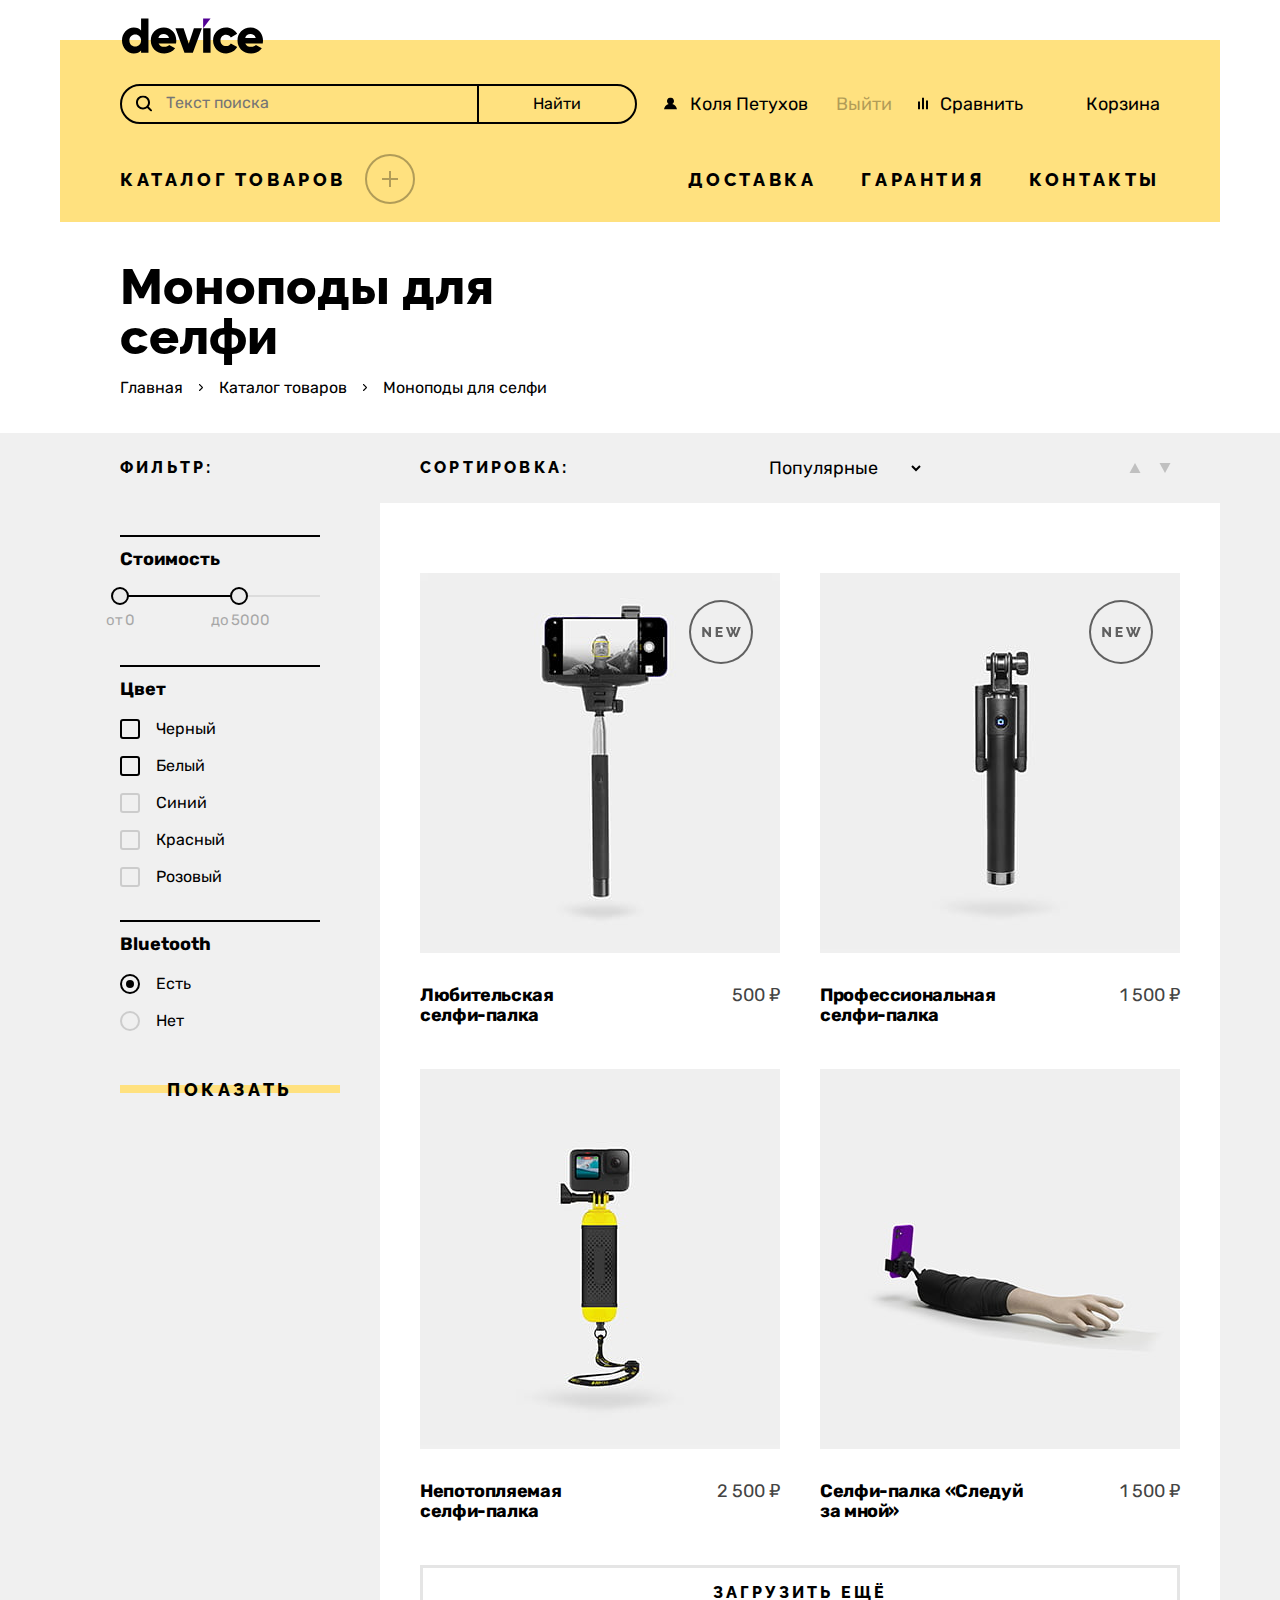
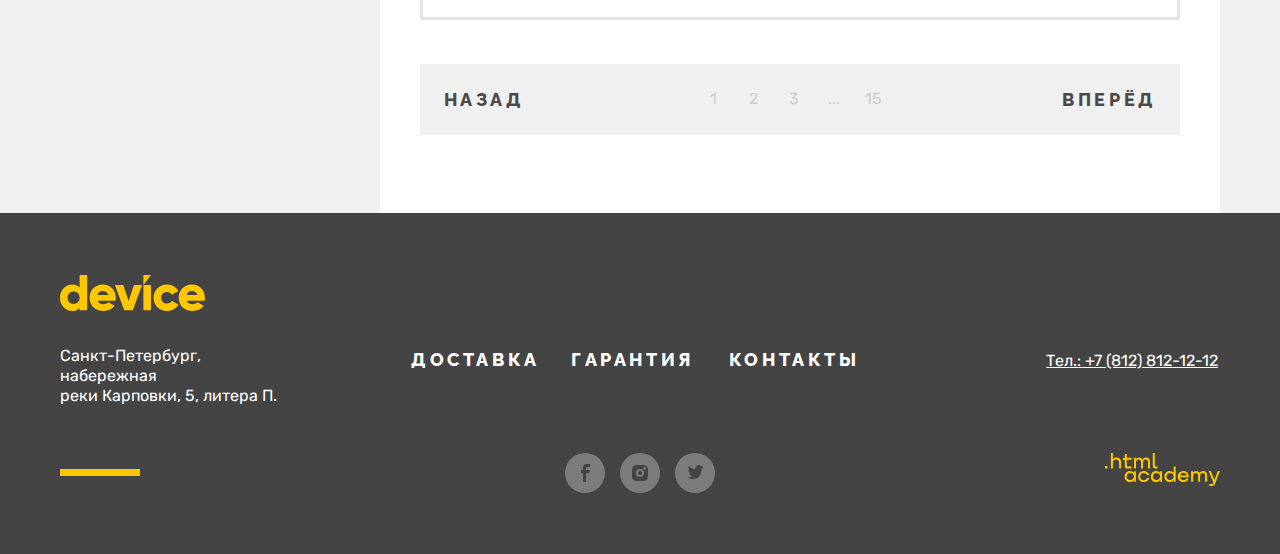
==== commit 98b97226: "Проект для допуска" ====
--- a/catalog.html
+++ b/catalog.html
@@ -3,55 +3,71 @@
   <head>
     <meta charset="utf-8">
     <title>Каталог</title>
+    <link rel="icon" type="image/png" sizes="32x32" href="images/favicon-32x32.png">
     <link rel="stylesheet" href="styles/styles.css">
   </head>
   <body>
     <header class="header header-catalog">
-      <div class="header-shift">
-        <a class="navigation-logo" href="index.html">
-          <img class="logo" src="images/header/logo.svg" width="145" height="36" alt="Логотип интернет-магазина «Девайс»">
-        </a>
-        <ul class="header-user">
-          <li class="header-user-item">
-            <form class="search-form" action="https://echo.htmlacademy.ru/" method="post">
-              <input class="search-text" type="text" placeholder="Текст поиска">
-              <button class="search-button" type="submit">Найти</button>
-            </form>
-            <a class="visually-hidden" href="#">Поиск</a>
-          </li>
-          <li class="header-user-item account">
-            <p class="user">Коля Петухов</p>
-            <a class="header-user-link-out" href="#">Выйти</a>
-          </li>
-          <li class="header-user-item">
-            <a class="header-user-link" href="#">Сравнить</a>
-          </li>
-          <li class="header-user-item">
-            <a class="header-user-link" href="#">Корзина</a>
+      <a class="header-logo" href="index.html">
+        <img class="logo" src="images/header/logo.svg" width="145" height="36" alt="Логотип интернет-магазина «Девайс»">
+      </a>
+      <ul class="header-user">
+        <li class="header-user-item">
+          <form class="search-form" action="https://echo.htmlacademy.ru/" method="post">
+            <input class="search-text" type="text" placeholder="Текст поиска">
+            <button class="search-button" type="submit">Найти</button>
+          </form>
+          <a class="visually-hidden" href="#">Поиск.</a>
+        </li>
+        <li class="header-user-item account">
+          <a class="user" href="#">Коля Петухов</a>
+          <a class="header-user-out" href="#">Выйти</a>
+        </li>
+        <li class="header-user-item">
+          <a class="header-user-link" href="#">Сравнить</a>
+        </li>
+        <li class="header-user-item">
+          <a class="header-user-link" href="#">Корзина</a>
+        </li>
+      </ul>
+      <nav class="navigation">
+        <ul class="navigation-list">
+          <li class="navigation-list-item">
+            <a class="navigation-link-catalog" href="catalog.html">Каталог товаров</a>
+            <button class="navigation-list-button" type="button">
+              <span class="visually-hidden">Расскрыть каталог.</span>
+            </button>
+          </li>
+          <li class="navigation-list-item">
+            <a class="navigation-list-link " href="#">Доставка</a>
+          </li>
+          <li class="navigation-list-item">
+            <a class="navigation-list-link" href="#">Гарантия</a>
+          </li>
+          <li class="navigation-list-item">
+            <a class="navigation-list-link" href="#">Контакты</a>
+          </li>
+          <li class="popover-catalog">
+            <h2 class="visually-hidden">Каталог товаров.</h2>
+            <ul class="catalog-items-list">
+              <li class="catalog-item">
+                <a class="catalog-item-link" href="#">Виртуальная реальность</a>
+                <a class="catalog-item-link" href="#">Моноподы для селфи</a>
+                <a class="catalog-item-link" href="#">Экшн-камеры</a>
+              </li>
+              <li class="catalog-item">
+                <a class="catalog-item-link" href="#">Фитнес-браслеты</a>
+                <a class="catalog-item-link" href="#">Умные часы</a>
+              </li>
+              <li class="catalog-item">
+                <a class="catalog-item-link" href="#">Квадракоптеры</a>
+              </li>
+            </ul>
           </li>
         </ul>
-        <nav class="navigation">
-          <ul class="navigation-list">
-            <li class="navigation-list-item">
-              <a class="navigation-link-catalog" href="catalog.html">Каталог товаров</a>
-              <button class="navigation-list-button">
-                <span class="visually-hidden">Расскрыть каталог</span>
-              </button>
-            </li>
-            <li class="navigation-list-item">
-              <a class="navigation-list-link " href="#">Доставка</a>
-            </li>
-            <li class="navigation-list-item">
-              <a class="navigation-list-link" href="#">Гарантия</a>
-            </li>
-            <li class="navigation-list-item">
-              <a class="navigation-list-link" href="#">Контакты</a>
-            </li>
-          </ul>
-        </nav>
-      </div>
+      </nav>
     </header>
-    <main class="main-container main-inner">
+    <main class="main-container">
       <div class="inner-header">
         <h1 class="inner-header-title">Моноподы для селфи</h1>
         <ul class="breadcrumbs">
@@ -68,79 +84,88 @@
       </div> 
       <section class="catalog-products-monopod">
         <div class="catalog">
-          <h2 class="visually-hidden">Список моноподов с фильтрами</h2>
+          <h2 class="visually-hidden">Список моноподов с фильтрами.</h2>
           <div class="filter">
-            <span class="catalog-products-monopod-text">Фильтр:</span>
+            <span class="catalog-products-text">Фильтр:</span>
             <form class="catalog-filter" action="https://echo.htmlacademy.ru/" method="get">
               <fieldset class="catalog-filter-monopod">
-                <legend class="catalog-filter-monopod-title">Стоимость</legend>
+                <legend class="filter-monopod-title">Стоимость</legend>
                 <div class="range">
                   <div class="range-scale">
                     <div class="range-bar" style="left: 0px; width: 119px">
-                      <button class="range-toggle toggle-min">
+                      <button class="range-toggle toggle-min" type="button">
                         <span class="visually-hidden">Изменить минимальную цену.</span>
-                        <label class="catalog-filter-label">
-                          от <input class="range-input" type="number" value="0" name="min-price">
-                        </label>
                       </button>
-                      <button class="range-toggle toggle-max">
+                      <button class="range-toggle toggle-max" type="button">
                         <span class="visually-hidden">Изменить максимальную цену.</span>
-                        <label class="catalog-filter-label">
-                          до <input class="range-input" type="number" value="5000" name="max-price" style="width: 40px">
-                        </label>
                       </button>
                     </div>
                   </div>
+                  <div class="range-wrapper-inputs" style="left: 0px; width: 119px">
+                    <label class="catalog-filter-label range-min">
+                      от <input class="range-input" type="number" value="0" name="min-price">
+                    </label>
+                    <label class="catalog-filter-label range-max">
+                      до <input class="range-input" type="number" value="5000" name="max-price" style="width: 40px">
+                    </label>
+                  </div>
                 </div>
               </fieldset>
               <fieldset class="catalog-filter-monopod">
-                <legend class="catalog-filter-monopod-title">Цвет</legend>
-                <ul class="catalog-filter-monopod-list">
-                  <li class="catalog-filter-monopod-item">
-                    <label class="control">
-                      <input class="control-input" type="checkbox" name="черный" checked>
-                        Черный
-                    </label>
-                  </li>
-                  <li class="catalog-filter-monopod-item">
-                    <label class="control">
-                      <input class="control-input" type="checkbox" name="белый" checked>
-                        Белый
-                    </label>
-                  </li>
-                  <li class="catalog-filter-monopod-item">
-                    <label class="control">
-                      <input class="control-input" type="checkbox" name="синий">
-                        Синий
-                    </label>
-                  </li>
-                  <li class="catalog-filter-monopod-item">
-                    <label class="control">
-                      <input class="control-input" type="checkbox" name="красный">
-                        Красный
-                    </label>
-                  </li>
-                  <li class="catalog-filter-monopod-item">
-                    <label class="control">
-                      <input class="control-input" type="checkbox" name="Розовый">
-                        Розовый
+                <legend class="filter-monopod-title">Цвет</legend>
+                <ul class="filter-monopod-list">
+                  <li class="filter-monopod-item">
+                    <label class="control">
+                      <input class="visually-hidden control-input" type="checkbox" name="черный" checked>
+                      <span class="control-mark"></span>
+                      <span class="control-label">Черный</span>
+                    </label>
+                  </li>
+                  <li class="filter-monopod-item">
+                    <label class="control">
+                      <input class="visually-hidden control-input" type="checkbox" name="белый" checked>
+                      <span class="control-mark"></span>
+                      <span class="control-label">Белый</span>
+                    </label>
+                  </li>
+                  <li class="filter-monopod-item">
+                    <label class="control">
+                      <input class="visually-hidden control-input" type="checkbox" name="синий">
+                      <span class="control-mark"></span>
+                      <span class="control-label">Синий</span>
+                    </label>
+                  </li>
+                  <li class="filter-monopod-item">
+                    <label class="control">
+                      <input class="visually-hidden control-input" type="checkbox" name="красный">
+                      <span class="control-mark"></span>
+                      <span class="control-label">Красный</span>
+                    </label>
+                  </li>
+                  <li class="filter-monopod-item">
+                    <label class="control">
+                      <input class="visually-hidden control-input" type="checkbox" name="Розовый">
+                      <span class="control-mark"></span>
+                      <span class="control-label">Розовый</span>
                     </label>
                   </li>
                 </ul>
               </fieldset>
               <fieldset class="catalog-filter-monopod">
-                <legend class="catalog-filter-monopod-title">Bluetooth</legend>
-                <ul class="catalog-filter-monopod-list">
-                  <li class="catalog-filter-monopod-item">
-                    <label class="control">
-                      <input class="control-input" type="radio" name="bluetooth" value="есть" checked>
-                        Есть
-                    </label>
-                  </li>
-                  <li class="catalog-filter-monopod-item">
-                    <label class="control">
-                      <input class="control-input" type="radio" name="bluetooth" value="нет">
-                        Нет
+                <legend class="filter-monopod-title">Bluetooth</legend>
+                <ul class="filter-monopod-list">
+                  <li class="filter-monopod-item">
+                    <label class="control">
+                      <input class="visually-hidden control-input" type="radio" name="bluetooth" value="есть" checked>
+                      <span class="control-mark"></span>
+                      <span class="control-label">Есть</span>
+                    </label>
+                  </li>
+                  <li class="filter-monopod-item">
+                    <label class="control">
+                      <input class="visually-hidden control-input" type="radio" name="bluetooth" value="нет">
+                      <span class="control-mark"></span>
+                      <span class="control-label">Нет</span>
                     </label>
                   </li>
                 </ul>
@@ -150,27 +175,37 @@
           </div>
           <div class="catalog-right-column">
             <div class="sorting-container">
-              <span class="catalog-products-monopod-text catalog-right-column-text">Сортировка:</span>
+              <span class="right-column-text">Сортировка:</span>
               <select class="select-control">
                 <option value="popular">Популярные</option>
                 <option value="popular">Дешевые</option>
                 <option value="popular">Дорогие</option>
               </select>
               <div class="catalog-products-sorting">
-                <a class="catalog-products-monopod-sorting" href="#">
-                  <span class="visually-hidden">От меньшего к большему</span>
-                </a>
-                <a class="catalog-products-monopod-sorting" href="#">
-                  <span class="visually-hidden">От большему к меньшему</span>
+                <a class="products-monopod-sorting" href="#">
+                  <span class="visually-hidden">От меньшего к большему.</span>
+                  <svg class="catalog-sorting-icon" aria-hidden="true" focusable="false" width="12" height="10" viewBox="0 0 12 10" fill="none" xmlns="http://www.w3.org/2000/svg">
+                    <path d="m6 0 5.5 10H.5" fill="#000"/>
+                  </svg>
+                </a>
+                <a class="products-monopod-sorting" href="#">
+                  <span class="visually-hidden">От большему к меньшему.</span>
+                  <svg class="catalog-sorting-icon" aria-hidden="true" focusable="false" width="12" height="10" viewBox="0 0 12 10" fill="none" xmlns="http://www.w3.org/2000/svg">
+                    <path d="m6 0 5.5 10H.5" fill="#000"/>
+                  </svg>
                 </a>
               </div>
             </div>
             <ul class="product-list">
               <li class="product-card">
-                <img class="product-card-image" src="images/catalog/monopod-nonprofessional.jpg" width="360" height="380" alt="Любительская селфи-палка">
-                <div class="label-new"></div>
+                <a class="product-card-container" href="#">
+                  <img class="product-card-image" src="images/catalog/monopod-nonprofessional.jpg" width="360" height="380" alt="Любительская селфи-палка">
+                </a>
+                <div class="label-new">
+                  <span class="visually-hidden">Новинка.</span>
+                </div>
                 <div class="product-card-content">
-                  <h3 class="product-card-title">Любительская селфи-&nbsp;палка</h3>
+                  <h3 class="product-card-title">Любительская<br>селфи-палка</h3>
                   <span class="product-card-price">500 ₽</span>
                 </div>
                 <div class="product-card-detailed card-detailed-close">
@@ -178,8 +213,12 @@
                 </div>
               </li>
               <li class="product-card">
-                <img class="product-card-image" src="images/catalog/monopod-professional.jpg" width="360" height="380" alt="Профессиональная селфи-палка">
-                <div class="label-new"></div>
+                <a class="product-card-container" href="#">
+                  <img class="product-card-image" src="images/catalog/monopod-professional.jpg" width="360" height="380" alt="Профессиональная селфи-палка">
+                </a>
+                <div class="label-new">
+                  <span class="visually-hidden">Новинка.</span>
+                </div>
                 <div class="product-card-content">
                   <h3 class="product-card-title">Профессиональная селфи-палка</h3>
                   <span class="product-card-price">1 500 ₽</span>
@@ -189,35 +228,43 @@
                 </div>
               </li>
               <li class="product-card">
-                <img class="product-card-image" src="images/catalog/monopod-unsinkable.jpg" width="360" height="380" alt="Непотопляемая селфи-палка">
-                <div class="label-new visually-hidden"></div>
+                <a class="product-card-container" href="#">
+                  <img class="product-card-image" src="images/catalog/monopod-unsinkable.jpg" width="360" height="380" alt="Непотопляемая селфи-палка">
+                </a>
+                <div class="label-new visually-hidden">
+                  <span class="visually-hidden">Новинка.</span>
+                </div>
                 <div class="product-card-content">
-                  <h3 class="product-card-title">Непотопляемая селфи-&nbsp;палка</h3>
+                  <h3 class="product-card-title">Непотопляемая<br>селфи-палка</h3>
                   <span class="product-card-price">2 500 ₽</span>
+                </div>
+                <div class="product-card-detailed card-detailed-close">
+                   <a class="product-card-link" href="#">Подробнее</a>
+                </div>
+              </li>
+              <li class="product-card">
+                <a class="product-card-container" href="#">
+                  <img class="product-card-image" src="images/catalog/monopod-hand.jpg" width="360" height="380" alt="Селфи-палка «Следуй за мной»">
+                </a>
+                <div class="label-new visually-hidden">
+                  <span class="visually-hidden">Новинка.</span>
+                </div>
+                <div class="product-card-content">
+                  <h3 class="product-card-title">Селфи-палка «Следуй за&nbsp;мной»</h3>
+                  <span class="product-card-price">1 500 ₽</span>
                 </div>
                 <div class="product-card-detailed card-detailed-close">
                   <a class="product-card-link" href="#">Подробнее</a>
                 </div>
               </li>
-              <li class="product-card">
-                <img class="product-card-image" src="images/catalog/monopod-hand.jpg" width="360" height="380" alt="Селфи-палка «Следуй за мной»">
-                <div class="label-new visually-hidden"></div>
-                <div class="product-card-content">
-                  <h3 class="product-card-title">Селфи-палка «Следуй за мной»</h3>
-                  <span class="product-card-price">1 500 ₽</span>
-                </div>
-                <div class="product-card-detailed card-detailed-close">
-                  <a class="product-card-link" href="#">Подробнее</a>
-                </div>
-              </li>
             </ul>
-            <button class="button button-pagination-show-more" type="button">Загрузить ещё</button>
+            <button class="button button-pagination-show" type="button">Загрузить ещё</button>
             <ul class="pagination">
               <li class="pagination-item">
-                <a class="pagination-prev pagination-disabled">Назад</a>
-              </li>
-              <li class="pagination-item">
-                <a class="pagination-link pagination-current">1</a>
+                <a class="pagination-item-button pagination-prev pagination-disabled" href="#">Назад</a>
+              </li>
+              <li class="pagination-item">
+                <a class="pagination-link pagination-current" href="#">1</a>
               </li>
               <li class="pagination-item">
                 <a class="pagination-link" href="#">2</a>
@@ -232,7 +279,7 @@
                 <a class="pagination-link" href="#">15</a>
               </li>
               <li class="pagination-item">
-                <a class="pagination-next" href="#">Вперёд</a>
+                <a class="pagination-item-button pagination-next" href="#">Вперёд</a>
               </li>
             </ul>
           </div>  
@@ -242,13 +289,13 @@
     <footer class="page-footer">
       <div class="page-footer-container">
         <div class="footer-logo">
-          <h2 class="visually-hidden">Логотип интернет-магазина «Девайс»</h2>
+          <h2 class="visually-hidden">Логотип интернет-магазина «Девайс».</h2>
           <a class="navigation-logo" href="index.html">
             <img class="footer-logo-image" src="images/footer/footer-logo.svg" width="145" height="36" alt="Логотип интернет-магазина «Девайс»">  
           </a>
         </div>
         <div class="footer-information">
-          <h2 class="visually-hidden">Информация</h2>
+          <h2 class="visually-hidden">Информация.</h2>
           <address class="footer-information-address">
             <p class="footer-address-text">Санкт-Петербург, набережная<br>реки Карповки, 5, литера П.</p>
           </address>
@@ -264,39 +311,39 @@
             </li>
           </ul>
           <address class="footer-information-contacts">
-            <a class="footer-information-contacts-phone" href="tel:+78128121212">Тел.: +7 (812) 812-12-12</a>
+            <a class="footer-contacts-phone" href="tel:+78128121212">Тел.: +7 (812) 812-12-12</a>
           </address>
         </div>
         <div class="footer-social">
-          <h2 class="visually-hidden">Давайте дружить</h2>
+          <h2 class="visually-hidden">Давайте дружить.</h2>
           <ul class="footer-social-list">
             <li class="footer-social-item">
               <a class="footer-social-link" href="https://facebook.com/htmlacademy">
-                <span class="visually-hidden">Файсбук</span>
-                <svg class="footer-social-facebook" aria-hidden="true" focusable="false" width="9" height="18" viewBox="0 0 9 18" fill="none" xmlns="http://www.w3.org/2000/svg">
+                <span class="visually-hidden">Файсбук.</span>
+                <svg class="footer-social-icon" aria-hidden="true" focusable="false" width="9" height="18" viewBox="0 0 9 18" fill="none" xmlns="http://www.w3.org/2000/svg">
                   <path d="M6.5 3H9V0H5.6C2.8 0 2 1.7 2 4.2V6H0v3h2v9h3V9h3.3l.6-3H5V4.5C5 3.7 5.3 3 6.5 3Z" fill="#444"/>
                 </svg>
               </a>
             </li>
             <li class="footer-social-item">
               <a class="footer-social-link" href="https://instagram.com/htmlacademy/">
-                <span class="visually-hidden">Инстаграм</span>
-                <svg class="footer-social-instagram" aria-hidden="true" focusable="false" width="16" height="16" viewBox="0 0 16 16" fill="none" xmlns="http://www.w3.org/2000/svg">
+                <span class="visually-hidden">Инстаграм.</span>
+                <svg class="footer-social-icon" aria-hidden="true" focusable="false" width="16" height="16" viewBox="0 0 16 16" fill="none" xmlns="http://www.w3.org/2000/svg">
                   <path d="M8 10a2 2 0 1 0 0-4 2 2 0 0 0 0 4Z" fill="#444"/><path d="M14.7 1.3c-.9-.9-2-1.3-3.4-1.3H4.7A4.5 4.5 0 0 0 0 4.7v6.6c0 1.4.4 2.6 1.4 3.4.9.9 2 1.3 3.3 1.3h6.6c1.4 0 2.6-.4 3.4-1.3a5 5 0 0 0 1.3-3.4V4.7c0-1.4-.4-2.6-1.3-3.4ZM8 12.1A4.1 4.1 0 0 1 3.9 8c0-2.3 1.9-4.1 4.1-4.1 2.2 0 4.1 1.8 4.1 4.1s-1.9 4.1-4.1 4.1Zm4.6-7.4c-.7 0-1.3-.5-1.3-1.3s.5-1.3 1.3-1.3c.7 0 1.3.6 1.3 1.3 0 .7-.6 1.3-1.3 1.3Z" fill="#444"/>
                 </svg>
               </a>
             </li>
             <li class="footer-social-item">
               <a class="footer-social-link" href="https://twitter.com/htmlacademy_ru">
-                <span class="visually-hidden">Твиттер</span>
-                <svg class="footer-social-twitter" aria-hidden="true" focusable="false" width="15" height="15" viewBox="0 0 15 15" fill="none" xmlns="http://www.w3.org/2000/svg">
+                <span class="visually-hidden">Твиттер.</span>
+                <svg class="footer-social-icon" aria-hidden="true" focusable="false" width="15" height="15" viewBox="0 0 15 15" fill="none" xmlns="http://www.w3.org/2000/svg">
                   <path d="M9.7.16c1.5-.5 2.6.3 3.2 1.1.5-.2 1.1-.4 1.7-.6 0 .8-.5 1.4-.8 1.6.7.2 1.2-.4 1.2-.4-.1.9-.9 1.7-1.4 1.9-.2 6.3-2.8 10.4-8.9 10.3h-.4c-.3 0-3.7-.4-4.3-1.8 2 .2 3.4-.4 4.1-1.1-.8-.3-2.4-.4-2.6-2.8.3.2.5.3 1.1.2-1.1-.8-2.3-1.5-2.2-3.5.3.3.9.5 1.2.4C1 5.26-.2 2.36.8.86c1.6 1.7 3.3 3.4 6.3 3.5.2-2.1 1-3.5 2.6-4.2Z" fill="#444"/>
                 </svg>
               </a>
             </li>
           </ul>
           <a class="footer-social-htmlacademy" href="https://htmlacademy.ru">
-            <span class="visually-hidden">Сделано в HTMLAcademy</span>
+            <span class="visually-hidden">Сделано в HTMLAcademy.</span>
             <svg class="footer-logo-html" aria-hidden="true" focusable="false" width="115" height="33" viewBox="0 0 115 33" fill="none" xmlns="http://www.w3.org/2000/svg">
               <path d="M0 12.9v2.6h2.5v-2.6H0ZM11.6 4.5c-1.6 0-2.8.7-3.6 1.7h-.1V0h-2v15.5h2v-5.3c0-2.1 1.3-3.6 3.3-3.6 1.8 0 2.9 1.4 2.9 3.2v5.7h2V9.4c.1-3-1.8-4.9-4.5-4.9ZM26.6 4.8h-4.8V1.1h-2v3.8h-1.9v2h1.9v6c0 1.7 1 2.7 2.7 2.7h4.1v-2h-3.7c-.7 0-1.1-.4-1.1-1.1V6.8h4.8v-2ZM41.1 4.6c-1.6 0-2.9.8-3.5 2.1h-.1a3.7 3.7 0 0 0-3.4-2.1c-1.4 0-2.5.8-3.1 1.8h-.1V4.8H29v10.6h2V10c0-2 1-3.5 2.6-3.5 1.5 0 2.4 1 2.4 2.6v6.3h2V9.8c0-2.4 1.4-3.3 2.6-3.3 1.5 0 2.4 1 2.4 2.6v6.3h2V8.9c.1-2.5-1.4-4.3-3.9-4.3ZM47.8 12.7c0 1.7 1 2.7 2.8 2.7h2v-2h-1.7c-.7 0-1.1-.4-1.1-1.1V0h-2v12.7ZM28.9 19.7a4.9 4.9 0 0 0-3.9-1.8c-3.1 0-5.4 2.3-5.4 5.6s2.3 5.6 5.4 5.6c1.8 0 3-.8 3.8-1.9h.1v1.6h2V18.2h-2v1.5Zm-3.6 7.4a3.5 3.5 0 0 1-3.6-3.6c0-2 1.4-3.6 3.6-3.6s3.6 1.6 3.6 3.6c0 1.9-1.4 3.6-3.6 3.6ZM44.2 22c-.5-2.4-2.6-4.1-5.4-4.1a5.4 5.4 0 0 0-5.6 5.6c0 3.1 2.2 5.6 5.6 5.6 2.8 0 4.9-1.8 5.4-4.2h-2.1a3.4 3.4 0 0 1-3.3 2.3 3.5 3.5 0 0 1-3.6-3.6c0-2 1.4-3.6 3.6-3.6 1.6 0 2.8 1 3.3 2.2h2.1V22ZM55.1 19.7a4.9 4.9 0 0 0-3.9-1.8c-3.1 0-5.4 2.3-5.4 5.6s2.3 5.6 5.4 5.6c1.8 0 3-.8 3.8-1.9h.1v1.6h2V18.2h-2v1.5Zm-3.6 7.4a3.5 3.5 0 0 1-3.6-3.6c0-2 1.4-3.6 3.6-3.6s3.6 1.6 3.6 3.6c0 1.9-1.5 3.6-3.6 3.6ZM68.7 19.8a5 5 0 0 0-3.9-1.9c-3.1 0-5.4 2.3-5.4 5.6s2.2 5.6 5.4 5.6c1.7 0 3-.8 3.8-1.8h.1v1.5h2V13.4h-2v6.4Zm-3.6 7.3a3.5 3.5 0 0 1-3.6-3.6c0-2 1.4-3.6 3.6-3.6s3.6 1.6 3.6 3.6c-.1 2-1.5 3.6-3.6 3.6ZM78.3 17.9a5.4 5.4 0 0 0-5.5 5.6c0 3 2.1 5.6 5.5 5.6 2.5 0 4.5-1.3 5.2-3.6h-2.1c-.5 1-1.6 1.6-3 1.6-1.9 0-3.3-1.3-3.4-2.9h8.8c.2-3.6-2-6.3-5.5-6.3Zm0 1.9c1.7 0 3 1 3.3 2.6h-6.5a3.2 3.2 0 0 1 3.2-2.6ZM98.2 17.9a4 4 0 0 0-3.6 2h-.1c-.6-1.2-1.8-2-3.4-2-1.4 0-2.5.7-3.1 1.8v-1.5h-1.9v10.6h2v-5.4c0-2 1-3.4 2.6-3.5 1.5 0 2.4 1 2.4 2.6v6.3h2v-5.6c0-2.4 1.4-3.3 2.6-3.3 1.5 0 2.4 1 2.4 2.6v6.3h2v-6.5c.1-2.6-1.4-4.4-3.9-4.4ZM109.4 27l-3.6-8.9h-2.2l4.8 11.6c-.3.9-.7 1.2-1.7 1.2h-2.5v2h2.5c1.8 0 2.8-.8 3.5-2.6l4.7-12.2h-2.1l-3.4 8.9Z"/>
             </svg>
--- a/styles/styles.css
+++ b/styles/styles.css
@@ -1,2154 +1,2780 @@
 /* Raleway */
 @font-face {
-    font-family: "Raleway";
-    font-style: normal;
-    font-weight: 800;
-    src: url("../fonts/raleway/raleway-800.woff2") format("woff2");
-    font-display: swap;
-}
+  font-family: "Raleway";
+  font-style: normal;
+  font-weight: 800;
+  src: url("../fonts/raleway/raleway-800.woff2") format("woff2");
+  font-display: swap;
+}
+
 /* Rubik */
 @font-face {
-    font-family: "Rubik";
-    font-style: normal;
-    font-weight: 400;
-    src: url("../fonts/rubik/rubik-400.woff2") format("woff2");
-    font-display: swap;
+  font-family: "Rubik";
+  font-style: normal;
+  font-weight: 400;
+  src: url("../fonts/rubik/rubik-400.woff2") format("woff2");
+  font-display: swap;
 }
 
 @font-face {
-    font-family: "Rubik";
-    font-style: normal;
-    font-weight: 700;
-    src: url("../fonts/rubik/rubik-700.woff2") format("woff2");
-    font-display: swap;
+  font-family: "Rubik";
+  font-style: normal;
+  font-weight: 700;
+  src: url("../fonts/rubik/rubik-700.woff2") format("woff2");
+  font-display: swap;
 }
 
 .visually-hidden {
-    position: absolute;
-    width: 1px;
-    height: 1px;
-    margin: -1px;
-    padding: 0;
-    border: 0;
-    clip: rect(0 0 0 0);
-    overflow: hidden;
-  }
+  position: absolute;
+  width: 1px;
+  height: 1px;
+  margin: -1px;
+  padding: 0;
+  border: 0;
+  clip: rect(0 0 0 0);
+  overflow: hidden;
+}
 
 html {
-    height: 100%;
+  height: 100%;
 }
 
 body {
-    margin: 0;
-    display: flex;
-    flex-direction: column;
-    min-height: 100%;
-    font-family: "Rubik", sans-serif;
-    font-style: normal;
-    font-weight: 400;
-    font-size: 18px;
-    line-height: 30px;
-    color: #000000;
-    background-color: #ffffff;
+  display: flex;
+  flex-direction: column;
+  min-width: 1200px;
+  min-height: 100%;
+  margin: 0;
+  font-family: "Rubik", sans-serif;
+  font-style: normal;
+  font-weight: 400;
+  font-size: 18px;
+  line-height: 30px;
+  color: #000000;
+  background-color: #ffffff;
+}
+
+img {
+  max-width: 100%;
+  object-fit: contain;
+}
+
+.header {
+  position: relative;
+  display: flex;
+  flex-direction: column;
+  width: 1160px;
+  min-height: 186px;
+  margin: 0 auto;
+  color: #000000;
+}
+
+.header-catalog {
+  padding-bottom: 32px;
+  background-color: #ffe17f;
+  background: linear-gradient(180deg, rgba(255, 255, 255, 1) 40px, rgba(255, 225, 127, 1) 40px);
+}
+
+.header-logo {
+  display: block;
+  width: 145px;
+  height: 36px;
+  margin: 17.5px 60px 30px;
+}
+
+.header-logo:focus {
+  outline: 2px solid #af4fff;
 }
 
 .logo {
-    display: block;
-    width: 145px;
-    margin: 15px 60px 28px;
-    padding: 2px;
+  display: block;
+  width: 145px;
 }
 
 .logo:hover {
-    opacity: 0.6;
-}
-
-.logo:focus {
-    outline: 2px solid #AF4FFF;
+  opacity: 0.6;
 }
 
 .logo:active {
-    opacity: 0.3;
-}
-
-.header {
-    position: relative;
-    top: 40px;
-    display: flex;
-    flex-direction: column;
-    width: 1160px;
-    height: 300px;
-    margin: 0 auto;
-    color:#000000;
-    background-color:#FFE17F;
-}
-
-.header-catalog {
-    height: 186px;
-}
-
-.header-shift {
-    position: relative;
-    top: -40px;
+  opacity: 0.3;
 }
 
 .header-user {
-    display: flex;
-    margin: 0 auto 30px;
-    padding: 0;
-    width: 1040px;
-    justify-content: space-between;
-    list-style-type: none;
+  display: flex;
+  justify-content: space-between;
+  flex-wrap: wrap;
+  width: 1040px;
+  margin: 0 auto 30px;
+  padding: 0;
+  list-style-type: none;
 }
 
 .search-form {
-    position: relative;
-    display: flex;
-    width: 517px;
-    height: 40px;
-    background-image: url(../images/header/icons-search.svg);
-    background-repeat: no-repeat;
-    background-position: left 16px top 50%;
+  position: relative;
+  display: flex;
+  width: 517px;
+  min-height: 40px;
+  background-image: url("../images/header/icons-search.svg");
+  background-repeat: no-repeat;
+  background-position: left 16px top 50%;
 }
 
 .search-form:focus {
-    outline: 2px solid #AF4FFF;
+  outline: 2px solid #af4fff;
 }
 
 .search-text {
-    width: 359px;
-    height: 40px;
-    padding: 0;
-    padding-left: 48px;
-    border: 2px solid #000000;
-    box-sizing: border-box;
-    border-radius: 50px 0px 0px 50px;
-    font-family: "Rubik", sans-serif;
-    font-style: normal;
-    font-weight: normal;
-    font-size: 16px;
-    line-height: 20px;
-    color: #000000;
-    background-color: transparent;
+  width: 359px;
+  height: 40px;
+  padding: 0 0 2px 44px;
+  font-family: "Rubik", sans-serif;
+  font-style: normal;
+  font-weight: 400;
+  font-size: 16px;
+  line-height: 20px;
+  color: #000000;
+  background-color: transparent;
+  border: 2px solid #000000;
+  box-sizing: border-box;
+  border-radius: 50px 0 0 50px;
+}
+
+.search-text::placeholder {
+  opacity: 1;
 }
 
 .search-text:focus {
-    outline: 2px solid #AF4FFF;
-}
-
-::placeholder {
-    font-family: "Rubik", sans-serif;
-    font-style: normal;
-    font-weight: normal;
-    font-size: 16px;
-    line-height: 20px;
-    color: #000000;
+  outline: 2px solid #af4fff;
 }
 
 .search-button {
-    width: 160px;
-    height: 40px;
-    margin-left: -2px;
-    padding: 0;
-    border: 2px solid #000000;
-    box-sizing: border-box;
-    border-radius: 0px 50px 50px 0px;
-    font-family: "Rubik", sans-serif;
-    font-style: normal;
-    font-weight: normal;
-    font-size: 16px;
-    line-height: 20px;
-    background-color: transparent;
-    cursor: pointer;
-}
-
-.search-button:hover {  
-    background-color: #000000;
-    color: #FFFFFF;
+  width: 160px;
+  min-height: 40px;
+  margin-left: -2px;
+  padding: 0;
+  font-family: "Rubik", sans-serif;
+  font-style: normal;
+  font-weight: 400;
+  font-size: 16px;
+  line-height: 20px;
+  background-color: transparent;
+  border: 2px solid #000000;
+  box-sizing: border-box;
+  border-radius: 0 50px 50px 0;
+  cursor: pointer;
+}
+
+.search-button:hover {
+  color: #ffffff;
+  background-color: #000000;
 }
 
 .search-button:focus {
-    outline: 2px solid #AF4FFF;
+  outline: 2px solid #af4fff;
 }
 
 .search-button:active {
-    background-color: #000000;
-    color: #FFFFFF;
-    opacity: 0.3;
+  color: rgba(255, 255, 255, 0.3);
+  background-color: #000000;
 }
 
 .header-user-item {
-    margin-right: 26px;
+  margin-right: 26px;
+}
+
+.header-user-item:nth-child(3),
+.header-user-item:nth-child(4) {
+  min-width: 105px;
+}
+
+.account:focus {
+  outline: 2px solid #af4fff;
+}
+
+.account:active .user {
+  opacity: 0.6;
+}
+
+.header-user-item:nth-child(2) {
+  width: 81px;
+}
+
+.header-user-item:nth-child(3) {
+  margin-left: auto;
+  margin-right: 18px;
+}
+
+.header-user-item:last-child {
+  position: relative;
+  margin-right: 0;
+}
+
+.navigation {
+  margin-top: 15px;
+}
+
+.navigation-user-link-out {
+  font-family: "Rubik", sans-serif;
+  font-style: normal;
+  font-weight: 400;
+  color: #000000;
+  opacity: 0.3;
+  text-decoration: none;
+}
+
+.user {
+  min-width: 146px;
+  margin: 5px 0;
+  padding-left: 27px;
+  background-image: url("../images/header/icons-cabinet.svg");
+  background-repeat: no-repeat;
+  background-position: left top 50%;
+  text-decoration: none;
+  color: #000000;
+}
+
+.user:focus {
+  outline: 2px solid #af4fff;
+}
+
+.user:hover {
+  opacity: 0.6;
+}
+
+.header-user-link {
+  position: relative;
+  display: block;
+  margin: 5px 0;
+  padding-left: 27px;
+  font-family: "Rubik", sans-serif;
+  font-style: normal;
+  font-weight: 400;
+  color: #000000;
+  text-decoration: none;
 }
 
 .header-user-link:hover {
-    opacity: 0.6;
+  opacity: 0.6;
 }
 
 .header-user-link:focus {
-    outline: 2px solid #AF4FFF;
+  outline: 2px solid #af4fff;
 }
 
 .header-user-link:active {
-    opacity: 0.3;
-}
-
-.account:hover .user {
-    opacity: 0.6;
-}
-
-.account:focus {
-    outline: 2px solid #AF4FFF;
-}
-
-.account:active .user {
-    opacity: 0.6;
-}
-
-.header-user-item:nth-child(2) {
-    width: 81px;
-}
-
-.header-user-item:nth-child(3) {
-    margin-left: auto;
-    margin-right: 18px;
-}
-
-.header-user-item:last-child {
-    margin-right: 0;
-}
-    
-.navigation-user-link-out {
-    font-family: "Rubik", sans-serif;
-    font-style: normal;
-    font-weight: 400;
-    color: #000000;
-    opacity: 0.3;
-    text-decoration: none;
-}
-
-.user {
-    margin: 5px 0;
-    padding-left: 27px;
-    min-width: 146px;
-    font-weight: 400;
-    background-image: url(../images/header/icons-cabinet.svg);
-    background-repeat: no-repeat;
-    background-position: left top 50%;
-}
-
-.header-user-link {
-    display: block;
-    margin: 5px 0;
-    padding-left: 27px;
-    font-family: "Rubik", sans-serif;
-    font-style: normal;
-    font-weight: 400;
-    color: #000000;
-    text-decoration: none;
-}
-
-.header-user-link-out {
-    display: block;
-    width: 56px;
-    height: 30px;
-    margin: 5px 0;
-    opacity: 0.3;
-    text-decoration: none;
+  opacity: 0.3;
+}
+
+.header-user-out {
+  display: block;
+  width: 56px;
+  min-height: 30px;
+  margin: 5px 0;
+  opacity: 0.3;
+  color: #000000;
+  text-decoration: none;
+}
+
+.header-user-out:hover {
+  opacity: 0.6;
+}
+
+.header-user-out:focus {
+  opacity: 1;
+  outline: 2px solid #af4fff;
+}
+
+.header-user-out:active {
+  opacity: 1;
 }
 
 .header-user-item:nth-child(2) .header-user-link {
-    background-image: url(../images/header/icons-cabinet.svg);
-    background-repeat: no-repeat;
-    background-position: left top 50%;
+  background-image: url("../images/header/icons-cabinet.svg");
+  background-repeat: no-repeat;
+  background-position: left top 50%;
 }
 
 .header-user-item:nth-child(3) .header-user-link {
-    padding-left: 22px;
-    background-image: url(../images/header/icons-compare.svg);
-    background-repeat: no-repeat;
-    background-position: left top 50%;
+  padding-left: 22px;
+  background-image: url("../images/header/icons-compare.svg");
+  background-repeat: no-repeat;
+  background-position: left top 50%;
 }
 
 .header-user-item:nth-child(4) .header-user-link {
-    padding-left: 45px;
-    background-image: url(../images/header/icons-basket.svg);
-    background-repeat: no-repeat;
-    background-position: left top 50%;
+  padding-left: 45px;
+  background-image: url("../images/header/icons-cart.svg");
+  background-repeat: no-repeat;
+  background-position: left top 50%;
+}
+
+.popover-cart {
+  position: absolute;
+  top: 34px;
+  right: -75px;
+  z-index: 100;
+  display: none;
+  width: 320px;
+  min-height: 134px;
+  margin-top: 6px;
+  font-size: 16px;
+  line-height: 20px;
+  align-items: center;
+  color: #ffffff;
+  background-color: #000000;
+  box-sizing: border-box;
+}
+
+.popover-cart-open {
+  display: block;
+}
+
+.popover-cart::before {
+  position: absolute;
+  top: -6px;
+  right: 150px;
+  content: "";
+  width: 14px;
+  height: 6px;
+  background-image: url("../images/header/triangle.svg");
+}
+
+.popover-content {
+  height: 100%;
+}
+
+.popover-cart-total {
+  width: 320px;
+  min-height: 44px;
+  padding-top: 9px;
+  margin-bottom: 20px;
+  background-color: #1a1a1a;
+  box-sizing: border-box;
+}
+
+.cart-total {
+  display: flex;
+  justify-content: space-between;
+  align-content: center;
+  margin: 0 20px;
+}
+
+.cart-total-cell {
+  padding: 0;
+}
+
+.popover-open-cart {
+  display: block;
+  width: 280px;
+  min-height: 50px;
+  margin: 20px;
+  padding: 14.5px;
+  font-family: "Raleway", sans-serif;
+  font-style: normal;
+  font-weight: 800;
+  font-size: 18px;
+  line-height: 21px;
+  align-items: center;
+  text-align: center;
+  letter-spacing: 0.2em;
+  text-transform: uppercase;
+  text-decoration: none;
+  color: #000000;
+  background-color: #ffffff;
+  box-sizing: border-box;
+}
+
+.popover-open-cart:hover {
+  background-color: #ffe17f;
+}
+
+.popover-open-cart:focus {
+  outline: 2px solid #af4fff;
+}
+
+.popover-open-cart:active {
+  color: rgba(0, 0, 0, 0.3);
+  background-color: #ffe17f;
+}
+
+.cart-items-list {
+  display: flex;
+  flex-direction: column;
+  padding: 0;
+  list-style-type: none;
+}
+
+.cart-item {
+  position: relative;
+  margin: 20px;
+}
+
+.cart-item-link {
+  display: flex;
+  margin: 0;
+  color: #ffffff;
+  text-decoration: none;
+}
+
+.cart-item-link:hover {
+  opacity: 0.6;
+}
+
+.cart-item-link:focus {
+  outline: 2px solid #af4fff;
+}
+
+.cart-item-link:active {
+  opacity: 0.3;
+}
+
+.cart-item-image {
+  width: 39px;
+  height: 43px;
+}
+
+.cart-item-text {
+  width: 160px;
+  margin: 0;
+  padding-left: 23px;
+}
+
+.delete-cart {
+  position: absolute;
+  top: 0;
+  right: 0;
+  width: 10px;
+  height: 10px;
+  background-color: transparent;
+  background-image: url("../images/header/delete-cart.svg");
+  background-repeat: no-repeat;
+  background-position: center;
+  border: none;
+  cursor: pointer;
+}
+
+.delete-cart:hover {
+  opacity: 0.6;
+}
+
+.delete-cart:focus {
+  outline: 2px solid #af4fff;
+}
+
+.delete-cart:active {
+  opacity: 0.3;
 }
 
 .navigation-list {
-    display: flex;
-    flex-wrap: wrap;
-    margin: 0;
-    margin-left: 60px;
-    padding: 0;
-    width: 1040px;
-    list-style-type: none;
+  display: flex;
+  flex-wrap: wrap;
+  width: 1040px;
+  margin: 0;
+  margin-left: 60px;
+  padding: 0;
+  list-style-type: none;
 }
 
 .navigation-list-item {
-    display: flex;
-    margin-right: 45px;
-}
-
-.navigation-list-link:hover {
-    opacity: 0.6;
-}
-
-.navigation-list-link:focus {
-    outline: 2px solid #AF4FFF;
-}
-
-.navigation-list-link:active {
-    opacity: 0.3;
-}
-
-.navigation-list-item:nth-child(1):hover .navigation-list-button {
-    opacity: 1.0;
-}
-
-.navigation-list-item:nth-child(1):focus {
-    outline: 2px solid #AF4FFF;
-}
-
-.navigation-list-item:last-child,
+  display: flex;
+  min-height: 21px;
+  margin-right: 45px;
+}
+
+.navigation-link-catalog::after {
+  position: absolute;
+  content: "";
+  top: -19px;
+  left: -3px;
+  z-index: 10;
+  display: none;
+  width: 297px;
+  height: 54px;
+  border: 2px solid #af4fff;
+}
+
+.navigation-link-catalog:focus::after {
+  display: block;
+}
+
 .navigation-list-item:nth-child(1) {
-    margin-right: 0;
+  margin-right: 0;
 }
 
 .navigation-list-item:nth-child(2) {
-    margin-left: auto;
+  margin-left: auto;
+}
+
+.navigation-list-item:nth-child(4) {
+  margin-right: 0;
 }
 
 .navigation-list-link,
 .navigation-link-catalog {
-    display: block;
-    margin: 15px 0;
-    font-family: "Raleway", sans-serif;
-    font-style: normal;
-    font-weight: 800;
-    color: #000000;
-    line-height: 21px;
-    letter-spacing: 0.2em;
-    text-decoration: none;
-    text-transform: uppercase;
+  display: block;
+  margin: 0;
+  font-family: "Raleway", sans-serif;
+  font-style: normal;
+  font-weight: 800;
+  line-height: 21px;
+  letter-spacing: 0.2em;
+  text-decoration: none;
+  text-transform: uppercase;
+  color: #000000;
+  outline: none;
+}
+
+.header-user-link .navigation-list-link {
+  min-width: 20px;
+  min-height: 16px;
+}
+
+.navigation-list-link:hover {
+  opacity: 0.6;
+}
+
+.navigation-list-link:focus {
+  outline: 2px solid #af4fff;
+}
+
+.navigation-list-link:active {
+  opacity: 0.3;
 }
 
 .navigation-list-item:nth-child(1) > .navigation-list-link {
-    width: 236px;
-    padding-right: 7px;
-}
-
-.header-user-link {
-    position: relative;
-}
-
-.header-user-link .navigation-list-link {
-    min-width: 20px;
-    min-height: 16px;
+  width: 236px;
+  padding-right: 7px;
 }
 
 .navigation-list-button {
-    padding: 0;
-    width: 50px;
-    height: 50px;
-    border: 2px solid #000000;
-    border-radius: 50%;
-    opacity: 0.3;
-    background-color: transparent;
-    cursor: pointer;
-    position: relative;
+  position: absolute;
+  top: -15px;
+  right: -69px;
+  width: 50px;
+  height: 50px;
+  margin-left: 16px;
+  padding: 0;
+  border: 2px solid #000000;
+  border-radius: 50%;
+  opacity: 0.3;
+  background-color: transparent;
+  cursor: pointer;
+  outline: none;
+}
+
+.navigation-list-item:nth-child(1):hover .navigation-list-button {
+  opacity: 1;
+}
+
+.navigation-list-item:nth-child(1):active .navigation-list-button {
+  opacity: 1;
 }
 
 .navigation-list-button::after {
-    position: absolute;
-    content: '';
-    width: 16px;
-    height: 2px;
-    background-color: #000000;
-    top: 50%;
-    left: 15px;
+  position: absolute;
+  top: 48%;
+  left: 15px;
+  content: "";
+  width: 16px;
+  height: 2px;
+  background-color: #000000;
 }
 
 .navigation-list-button::before {
-    position: absolute;
-    content: '';
-    width: 2px;
-    height: 16px;
-    background-color: #000000;
-    top: 16px;
-    left: 22px;
+  position: absolute;
+  top: 15px;
+  left: 22px;
+  content: "";
+  width: 2px;
+  height: 16px;
+  background-color: #000000;
+}
+
+.popover-catalog {
+  position: relative;
+  z-index: 300;
+  display: none;
+  min-height: 80px;
+  font-size: 16px;
+  line-height: 18px;
+  align-items: center;
+}
+
+.popover-catalog-open {
+  display: block;
+}
+
+.navigation-list-item:first-child {
+  position: relative;
+}
+
+.catalog-items-list {
+  display: flex;
+  margin-top: 20px;
+  padding: 0;
+  list-style-type: none;
+}
+
+.catalog-item {
+  display: flex;
+  flex-direction: column;
+  width: 230px;
+  margin: 0;
+}
+
+.catalog-item-link {
+  display: block;
+  margin-bottom: 20px;
+  color: #000000;
+  text-decoration: none;
+  cursor: pointer;
+}
+
+.catalog-item-link:last-child {
+  margin-bottom: 29px;
 }
 
 .search-icon {
-    position: absolute;
-    top: 12px;
-    right: 0;
-    bottom: 0;
-    left: 16px;
-    margin-right: auto;
-    fill: #000000;
+  position: absolute;
+  top: 12px;
+  right: 0;
+  bottom: 0;
+  left: 16px;
+  margin-right: auto;
+  fill: #000000;
 }
 
 .navigation-icon {
-    position: relative;
-    top: 0;
-    right: 0;
-    bottom: 0;
-    left: 0;
-    margin-right: auto;
-    padding-right: 12px;
-    fill: #000000;
-}
-
-.icon-basket-quantity {
-    position: absolute;
-    top: 4px;
-    right: 0;
-    bottom: 0;
-    left: -16px;
-    margin-right: auto;
-    padding: 5px 7px;
-    fill: #000000;
-    border-radius: 50%;
-    background-color: #FFFFFF;
+  position: relative;
+  top: 0;
+  right: 0;
+  bottom: 0;
+  left: 0;
+  margin-right: auto;
+  padding-right: 12px;
+  fill: #000000;
 }
 
 .main-container {
-    position: relative;
-    top: -110px;
-    flex-grow: 1;
-}
-
-.main-inner {
-    top: 0px;
-    margin-top: 35px;
+  position: relative;
+  flex-grow: 1;
 }
 
 .page-container {
-    width: 1160px;
-    margin: 0 auto 172px;
-    background-color: #ffffff transparent;
-    background-size: 100% auto;
+  position: relative;
+  width: 1160px;
+  margin: 0 auto 70px;
+}
+
+.page-container::after {
+  position: absolute;
+  content: "";
+  top: -150px;
+  z-index: -2;
+  width: 1160px;
+  height: 300px;
+  background-color: #ffe17f;
 }
 
 .carousel-products {
-    margin: 0 0 70px;
-    padding: 0;
-    width: 1160px;
+  width: 1160px;
+  margin: 0 0 70px;
+  padding: 0;
 }
 
 .carousel {
-    position: relative;
-    margin: 0 auto;
+  position: relative;
+  margin: 0 auto;
 }
 
 .slider-control {
-    position: absolute;
-    display: flex;
-    justify-content: space-between;
-    top: 211px;
-    left: 30px;
-    width: 530px;
+  position: absolute;
+  justify-content: space-between;
+  top: 211px;
+  left: 30px;
+  display: flex;
+  width: 530px;
 }
 
 .slider-button {
-    width: 20px;
-    height: 60px;
-    border: none;
-    background-color: transparent;
-    background-image: url(../images/carousel/arrow.svg);
-    cursor: pointer;
-    z-index: 100;
+  z-index: 100;
+  width: 20px;
+  height: 60px;
+  border: none;
+  background-color: transparent;
+  background-image: url("../images/carousel/arrow.svg");
+  cursor: pointer;
 }
 
 .slider-button:hover {
-    opacity: 0.6;
+  opacity: 0.6;
 }
 
 .slider-button:focus {
-    outline: 2px solid #AF4FFF;
+  outline: 2px solid #af4fff;
 }
 
 .slider-button:active {
-    opacity: 0.3;
+  opacity: 0.3;
 }
 
 .slider-next {
-    transform: rotate(180deg);
+  transform: rotate(180deg);
 }
 
 .slider-pagination-button {
-    width: 12px;
-    height: 12px;
-    border-radius: 50%;
-    padding: 0;
-    margin-right: 20px;
-    cursor: pointer;
-    border-color: #000000;
+  width: 12px;
+  height: 12px;
+  margin-right: 20px;
+  padding: 0;
+  border-radius: 50%;
+  cursor: pointer;
+  border-color: #000000;
+  border-style: solid;
 }
 
 .slider-pagination-button:hover {
-    opacity: 0.6;
+  opacity: 0.6;
 }
 
 .slider-pagination-button:focus {
-    outline: 2px solid #AF4FFF;
+  outline: 2px solid #af4fff;
 }
 
 .slider-pagination-button:active {
-    opacity: 0.3;
+  opacity: 0.3;
 }
 
 .slider-pagination-button:last-child {
-    margin-right: 0;
+  margin-right: 0;
 }
 
 .slider-pagination-current {
-    background-color: #000000;
+  background-color: #000000;
 }
 
 .slider {
-    display: flex;
-    flex-direction: column;
-    margin: 0;
-    padding: 0;
+  display: flex;
+  flex-direction: column;
+  margin: 0;
+  padding: 0;
 }
 
 .carousel-products-number {
-    position: absolute;
-    top: 85px;
-    right: 49px;
-    width: 250px;
-    height: 135px;
-    font-weight: 700;
-    font-size: 180px;
-    text-align: right;
-    color: #FFFFFF;
-    z-index: 0;
+  position: absolute;
+  top: 81px;
+  right: 49px;
+  z-index: 0;
+  width: 250px;
+  height: 135px;
+  font-weight: 700;
+  font-size: 180px;
+  text-align: right;
+  color: #ffffff;
 }
 
 .slider-item {
-    position: relative;
-    display: flex;
-    width: 1160px;
-    list-style-type: none;
+  position: relative;
+  display: none;
+  width: 1160px;
+  list-style-type: none;
+}
+
+.slider-item-action {
+  display: flex;
 }
 
 .slider-image {
-    width: 560px;
-    margin-right: 40px;
+  width: 560px;
+  margin-right: 40px;
 }
 
 .slider-description {
-    position: relative;
-    z-index: 10;
-    width: 560px;
-    list-style-type: none;
+  position: relative;
+  z-index: 10;
+  width: 560px;
+  list-style-type: none;
 }
 
 .slider-title {
-    margin: 121px 0 29px;
-    font-family: "Raleway", sans-serif;
-    font-style: normal;
-    font-weight: 800;
-    font-size: 50px;
-    line-height: 50px;
+  margin: 122px 0 29px;
+  font-family: "Raleway", sans-serif;
+  font-style: normal;
+  font-weight: 800;
+  font-size: 50px;
+  line-height: 50px;
 }
 
 .slider-text {
-    margin: 0 0 51px;
-    color: #444444;
+  margin: 0 0 51px;
+  color: #444444;
 }
 
 .pagination-button {
-    display: flex;
-    flex-wrap: wrap;
-    position: absolute;
-    width: 76px;
-    top: 362px;
-    right: 0;
-    z-index: 100;
+  position: absolute;
+  top: 375px;
+  right: 0;
+  z-index: 100;
+  display: flex;
+  flex-wrap: wrap;
+  width: 76px;
 }
 
 .button {
-    font-family: "Raleway", sans-serif;
-    font-style: normal;
-    font-weight: 800;
-    font-size: 18px;
-    line-height: 21px;
-    text-align: center;
-    letter-spacing: 0.2em;
-    text-decoration: none;
-    text-transform: uppercase;
-    color: #000000;
-    cursor: pointer;
+  font-family: "Raleway", sans-serif;
+  font-style: normal;
+  font-weight: 800;
+  font-size: 18px;
+  line-height: 21px;
+  text-align: center;
+  letter-spacing: 0.2em;
+  text-decoration: none;
+  text-transform: uppercase;
+  color: #000000;
+  cursor: pointer;
 }
 
 .button-about-slider {
-    position: relative;
-    width: 220px;
-    height: 40px;
-    box-sizing: border-box;
-    z-index: 0;
-    margin-bottom: 49px;
-}
-
-.button-about-slider:before {
-    content: '';
-    position: absolute;
-    z-index: -1;
-    top: 16px;
-    left: 0;
-    width: 220px;
-    height: 8px;
-    background-color: #FFE17F;
+  position: relative;
+  width: 220px;
+  margin-bottom: 45px;
+  min-height: 40px;
+  box-sizing: border-box;
+}
+
+.button-about-slider::before {
+  content: "";
+  position: absolute;
+  z-index: -1;
+  top: 40%;
+  left: 0;
+  width: 220px;
+  height: 8px;
+  background-color: #ffe17f;
 }
 
 .button-about-slider:hover {
-    background-color: #FFE17F;
+  background-color: #ffe17f;
 }
 
 .button-about-slider:focus {
-    outline: 2px solid #AF4FFF;
+  outline: 2px solid #af4fff;
 }
 
 .button-about-slider:active {
-    background-color: #FFCC33;
+  background-color: #ffcc33;
+}
+
+.about-text:active .button-about-slider::before {
+  content: none;
 }
 
 .table-row-1 {
-    padding: 0;
-    padding-bottom: 12px;
-    font-size: 36px;
+  padding: 0;
+  padding-bottom: 10px;
+  font-size: 36px;
 }
 
 .table-row-2 {
-    padding: 0;
-    font-size: 16px;
-    color: #444444;
-    padding-right: 20px;
+  padding: 0;
+  padding-right: 18px;
+  font-size: 16px;
+  color: #444444;
 }
 
 .categories {
-    width: 1160px;
-    margin: 0 auto;
-    background-color: #ffffff;
-    background-size: 100% auto;
-    margin-bottom: 70px;
-}
-    
+  width: 1160px;
+  margin: 0 auto 70px;
+  background-color: #ffffff;
+}
+
 
 .list-categories {
-    width: 1160px;
-    display: flex;
-    justify-content: space-between;
-    margin: 0 auto;
-    padding: 0;
-    list-style-type: none;
+  display: grid;
+  grid-template-columns: repeat(6, 160px);
+  gap: 40px;
+  width: 1160px;
+  margin: 0 auto;
+  padding: 0;
+  list-style-type: none;
 }
 
 .list-categories-link {
-    font-family: "Raleway", sans-serif;
-    font-style: normal;
-    font-weight: 800;
-    line-height: 24px;
-    letter-spacing: -0.02em;
-    text-decoration: none;
-    color: #000000;
+  font-family: "Raleway", sans-serif;
+  font-style: normal;
+  font-weight: 800;
+  line-height: 24px;
+  letter-spacing: -0.02em;
+  text-decoration: none;
+  outline: none;
+  color: #000000;
 }
 
 .list-categories-item {
-    width: 160px;
-    height: 253px;
+  width: 160px;
+  min-height: 253px;
 }
 
 .list-categories-item:hover .categories-item {
-    background-color: #FFC700;
-}
-
-.list-categories-item:focus .categories-item {
-    outline: 2px solid #AF4FFF;
+  background-color: #ffc700;
+}
+
+.list-categories-item:focus-within {
+  outline: 2px solid #af4fff;
 }
 
 .list-categories-item:active {
-    opacity: 0.3;
+  opacity: 0.3;
 }
 
 .categories-item {
-    display: block;
-    margin-bottom: 32px;
-    width: 160px;
-    height: 160px;
-    background-color: #FFE17F;
-    background-repeat: no-repeat;
-    background-position: center;
+  display: block;
+  width: 160px;
+  height: 160px;
+  margin-bottom: 32px;
+  background-color: #ffe17f;
+  background-repeat: no-repeat;
+  background-position: center;
+  outline: none;
 }
 
 .list-categories-item-virtual {
-    background-image: url(../images/catalog/catalog-images-1.svg);
+  background-image: url("../images/catalog/catalog-images-1.svg");
 }
 
 .list-categories-item-monopod {
-    background-image: url(../images/catalog/catalog-images-2.svg);
+  background-position: bottom;
+  background-image: url("../images/catalog/catalog-images-2.svg");
 }
 
 .list-categories-item-cameras {
-    background-image: url(../images/catalog/catalog-images-3.svg);
+  background-image: url("../images/catalog/catalog-images-3.svg");
 }
 
 .list-categories-item-bracelets {
-    background-image: url(../images/catalog/catalog-images-4.svg);
+  background-image: url("../images/catalog/catalog-images-4.svg");
 }
 
 .list-categories-item-watches {
-    background-image: url(../images/catalog/catalog-images-5.svg);
+  background-image: url("../images/catalog/catalog-images-5.svg");
 }
 
 .list-categories-item-quadcopter {
-    background-image: url(../images/catalog/catalog-images-6.svg);
+  background-image: url("../images/catalog/catalog-images-6.svg");
 }
 
 .information {
-    position: relative;
-    background-color: #F0F0F0;
-    background-size: 100% auto;
-    margin-bottom: 70px;
-}
-
-.information-shift {
-    position: absolute;
-    top: -102px;
+  position: relative;
+  min-height: 391px;
+  margin-bottom: 70px;
+  background-color: #f0f0f0;
+  background: linear-gradient(180deg, rgba(255, 255, 255, 1) 26%, rgba(240, 240, 240, 1) 26%);
 }
 
 .information-container {
-    position: relative;
-    display: flex;
-    width: 1160px;
-    height: 319px;
-    margin: 0 auto;
+  position: relative;
+  display: flex;
+  width: 1160px;
+  min-height: 289px;
+  margin: 0 auto;
 }
 
 .information-title {
-    position: relative;
-    display: flex;
-    flex-direction: column;
-    justify-content: space-between;
-    width: 280px;
-    margin: 0 123px 0 0;
-    padding: 64px 0 65px;
+  position: relative;
+  display: flex;
+  flex-direction: column;
+  width: 280px;
+  min-height: 190px;
+  margin: 0 123px 0 0;
+  padding: 64px 0 65px;
 }
 
 .information-title::after {
-    content:'';
-    position: absolute;
-    top: 0px;
-    bottom: 0px;
-    width: 7px;
-    background-color: #000000;
-    left: 280px;
+  position: absolute;
+  content: "";
+  top: 0;
+  left: 280px;
+  bottom: 0;
+  width: 7px;
+  background-color: #000000;
 }
 
 .information-button {
-    display: block;
-    width: 280px;
-    height: 40px;
-    margin: 0;
-    padding: 10px 115px 10px 0px;
-    border: none;
-    font-family: "Raleway", sans-serif;
-    font-style: normal;
-    font-weight: 800;
-    font-size: 18px;
-    line-height: 21px;
-    text-align: center;
-    letter-spacing: 0.2em;
-    text-transform: uppercase;
-    cursor: pointer;
-    position: relative;
-    z-index: 10;
+  position: relative;
+  z-index: 0;
+  width: 160px;
+  min-height: 40px;
+  margin: 0;
+  font-family: "Raleway", sans-serif;
+  font-style: normal;
+  font-weight: 800;
+  font-size: 18px;
+  line-height: 21px;
+  text-align: center;
+  letter-spacing: 0.2em;
+  text-transform: uppercase;
+  cursor: pointer;
+  border: none;
+  box-sizing: border-box;
+  background-color: transparent;
+}
+
+.information-button::before {
+  position: absolute;
+  content: "";
+  top: 40%;
+  left: 0;
+  z-index: -1;
+  width: 160px;
+  height: 8px;
+  background-color: #ffe17f;
+}
+
+.information-button:hover {
+  background-color: #ffe17f;
+}
+
+.information-button:focus {
+  outline: 2px solid #af4fff;
+}
+
+.information-button:active {
+  background-color: #ffcc33;
 }
 
 .information-button-action {
-    color: #FFE17F;
-    background-color: #000000;
-}
-
-.information-item:nth-child(1) .information-button:before {
-    content: none;
+  position: relative;
+  width: 280px;
+  min-height: 40px;
+  margin: 0;
+  padding-left: 5px;
+  padding-right: 120px;
+  font-family: "Raleway", sans-serif;
+  font-style: normal;
+  font-weight: 800;
+  font-size: 18px;
+  line-height: 21px;
+  text-align: center;
+  letter-spacing: 0.2em;
+  text-transform: uppercase;
+  color: #ffe17f;
+  background-color: #000000;
+  cursor: pointer;
+  border: none;
+  box-sizing: border-box;
+}
+
+.information-button-action:hover {
+  color: rgba(255, 225, 127, 0.5);
+}
+
+.information-button-action:focus {
+  outline: 2px solid #af4fff;
+}
+
+.information-button-action:active {
+  color: rgba(255, 225, 127, 0.3);
 }
 
 .information-item {
-    width: 280px;
-    height: 40px;
-    list-style-type: none;
-
+  display: block;
+  width: 280px;
+  min-height: 40px;
+  margin-bottom: 35px;
+  list-style-type: none;
 }
 
 .information-item:last-child {
-    margin: 0;
-}
-
-.information-button::before {
-    content: '';
-    position: absolute;
-    top: 16px;
-    left: 0;
-    width: 160px;
-    height: 8px;
-    background-color: #FFE17F;
-    z-index: -1;
+  margin: 0;
 }
 
 .information-description {
-    display: flex;
-    width: 694px;
+  display: flex;
+  width: 694px;
 }
 
 .description-block-text {
-    max-width: 475px;
+  max-width: 475px;
 }
 
 .information-description-title {
-    display: block;
-    margin: 72px 0 34px;
-    font-family: "Raleway", sans-serif;
-    font-style: normal;
-    font-weight: 800;
-    font-size: 50px;
-    line-height: 50px;
-    color: #000000;
+  display: block;
+  margin: 74px 0 34px;
+  font-family: "Raleway", sans-serif;
+  font-style: normal;
+  font-weight: 800;
+  font-size: 50px;
+  line-height: 50px;
+  color: #000000;
 }
 
 .information-description-text {
-    margin: 0;
-    color: #444444; 
+  margin: 0;
+  color: #444444;
 }
 
 .information-image {
-    margin: 77px 0 0 auto;
+  margin: 77px 0 0 auto;
 }
 
 .delivery {
-    margin: 0 auto;
-    width: 1160px;
-    height: 100px;
-    display: flex;
-    background-color: #F0F0F0;
-    margin-bottom: 70px;
+  width: 1160px;
+  height: 100px;
+  margin: 0 auto 70px;
+  display: flex;
+  background-color: #f0f0f0;
 }
 
 .delivery-under-order {
-    display: flex;
-    justify-content: space-between;
-    font-family: "Raleway", sans-serif;
-    font-style: normal;
-    font-weight: 800;
-    font-size: 20px;
-    line-height: 23px;
-    text-align: center;
-    letter-spacing: 0.2em;
-    text-transform: uppercase;
-    color: #000000;
-    text-decoration: none;
-    background-color: #F0F0F0;
-    width: 1160px;
-    height: 100px;
-    border: none;
-    padding: 0;
-    cursor: pointer;
-    display: flex;
+  display: flex;
+  justify-content: space-between;
+  width: 1160px;
+  height: 100px;
+  font-family: "Raleway", sans-serif;
+  font-style: normal;
+  font-weight: 800;
+  font-size: 20px;
+  line-height: 23px;
+  text-align: center;
+  letter-spacing: 0.2em;
+  text-transform: uppercase;
+  color: #000000;
+  text-decoration: none;
+  background-color: #f0f0f0;
+  border: none;
+  padding: 0;
+  cursor: pointer;
 }
 
 .delivery-image {
-    width: 125px;
-    height: 100px;
-    background-color: #FFE17F;
- }
- 
- .delivery-image-car {
-     margin: 35px 39px;
- }
+  width: 125px;
+  height: 100px;
+  background-color: #ffe17f;
+}
+
+.delivery-image-car {
+  margin: 35px 39px;
+}
 
 .delivery:hover .delivery-image {
-    background-color: #FFC700;
+  background-color: #ffc700;
 }
 
 .delivery:hover .delivery-image-info {
-    opacity: 1.0;
-}
-
-.delivery:focus {
-    outline: 2px solid #AF4FFF;
+  opacity: 1;
+}
+
+.delivery-under-order:focus {
+  outline: 2px solid #af4fff;
 }
 
 .delivery:active {
-    opacity: 0.3;
+  opacity: 0.3;
 }
 
 .delivery-text {
-    margin: 0;
-    padding-top: 40px;
+  margin: 0;
+  padding-top: 40px;
 }
 
 .image-info {
-    width: 40px;
-    height: 40px;
-    margin: 30px 42.5px;
-    background-color: rgba(220, 220, 220, 0.5);
-    border-radius: 50%;
+  width: 40px;
+  height: 40px;
+  margin: 30px 42.5px;
+  background-color: rgba(220, 220, 220, 0.5);
+  border-radius: 50%;
 }
 
 .delivery-image-info {
-    display: block;
-    padding: 14px 19px;
-    opacity: 0.3;
+  display: block;
+  padding: 14px 19px;
+  opacity: 0.3;
 }
 
 .about-contacts {
-    display: flex;
-    width: 1160px;
-    margin: 0 auto;
-    margin-bottom: 70px;
+  display: flex;
+  width: 1160px;
+  margin: 0 auto 70px;
 }
 
 .about {
-    width: 520px;
-    margin-right: 108px;
-    position: relative;
+  position: relative;
+  width: 520px;
+  margin-right: 108px;
 }
 
 .about::before {
-    content: '';
-    position: absolute;
-    width: 84px;
-    height: 7px;
-    background-color: #000000;
+  position: absolute;
+  content: "";
+  width: 84px;
+  height: 7px;
+  background-color: #000000;
 }
 
 .contacts {
-    width: 532px;
+  width: 532px;
 }
 
 .contacts::before {
-    content: '';
-    position: absolute;
-    width: 84px;
-    height: 7px;
-    background-color: #000000;
+  position: absolute;
+  content: "";
+  width: 84px;
+  height: 7px;
+  background-color: #000000;
 }
 
 .about-title {
-    margin: 47px 0;
-    font-family: "Raleway", sans-serif;
-    font-style: normal;
-    font-weight: 800;
-    font-size: 50px;
-    line-height: 50px;
+  margin: 47px 0;
+  font-family: "Raleway", sans-serif;
+  font-style: normal;
+  font-weight: 800;
+  font-size: 50px;
+  line-height: 50px;
 }
 
 .about-description {
-    margin: 0 0 30px;
-    color: #444444;
+  max-width: 500px;
+  margin: 0 0 30px;
+  color: #444444;
 }
 
 .about-transport-company {
-    margin: 0 0 30px;
-    padding: 0;
+  margin: 0 0 30px;
+  padding: 0;
 }
 
 .about-transport-company-item {
-    margin-bottom: 19px;
-    margin-left: 20px;
-    line-height: 20px;
-    letter-spacing: -0.02em;
-    font-weight: 700;
+  position: relative;
+  margin-bottom: 19px;
+  padding-left: 37.5px;
+  line-height: 20px;
+  letter-spacing: -0.02em;
+  font-weight: 700;
+  list-style-type: none;
+}
+
+.about-transport-company-item::before {
+  position: absolute;
+  content: "";
+  top: 6px;
+  left: 3.5px;
+  width: 8px;
+  height: 8px;
+  border-radius: 50%;
+  background-color: #ffc700;
 }
 
 .about-transport-company-item:last-child {
-    margin-bottom: 0;
+  margin-bottom: 0;
 }
 
 .button-about {
-    position: relative;
-    width: 270px;
-    height: 40px;
-}
-
-.button-about:before {
-    content: '';
-    position: absolute;
-    z-index: -1;
-    top: 16px;
-    width: 270px;
-    height: 8px;
-    background-color: #FFE17F;
+  position: relative;
+  width: 270px;
+  min-height: 40px;
+  box-sizing: border-box;
+}
+
+.button-about::before {
+  position: absolute;
+  content: "";
+  top: 40%;
+  left: 0;
+  z-index: -1;
+  width: 270px;
+  height: 8px;
+  background-color: #ffe17f;
 }
 
 .button-about:hover {
-    background-color: #FFE17F;
+  background-color: #ffe17f;
 }
 
 .button-about:focus {
-    background-color: #FFE17F;
+  outline: 2px solid #af4fff;
 }
 
 .button-about:active {
-    background-color: #FFCC33;
+  background-color: #ffcc33;
 }
 
 .button-about-contact {
-    position: relative;
-    width: 259px;
-    height: 40px;
-}
-
-.button-about-contact:before {
-    content: '';
-    position: absolute;
-    z-index: -1;
-    top: 16px;
-    width: 259px;
-    height: 8px;
-    background-color: #FFE17F;
+  position: relative;
+  width: 259px;
+  min-height: 40px;
+  box-sizing: border-box;
+}
+
+.button-about-contact::before {
+  position: absolute;
+  content: "";
+  top: 40%;
+  left: 0;
+  z-index: -1;
+  width: 259px;
+  height: 8px;
+  background-color: #ffe17f;
 }
 
 .button-about-contact:hover {
-    background-color: #FFE17F;
+  background-color: #ffe17f;
 }
 
 .button-about-contact:focus {
-    background-color: #FFE17F;
+  outline: 2px solid #af4fff;
 }
 
 .button-about-contact:active {
-    background-color: #FFCC33;
+  background-color: #ffcc33;
 }
 
 .about-text {
-    display: block;
-    padding: 10px;
+  display: block;
+  padding: 10px;
 }
 
 .contacts-title {
-    margin: 47px 0;
-    font-family: "Raleway", sans-serif;
-    font-style: normal;
-    font-weight: 800;
-    font-size: 50px;
-    line-height: 50px;
+  margin: 47px 0;
+  font-family: "Raleway", sans-serif;
+  font-style: normal;
+  font-weight: 800;
+  font-size: 50px;
+  line-height: 50px;
 }
 
 .contacts-text {
-    margin: 0 0 30px;
-    font-style: normal;
-    color: #444444;
+  margin: 0 0 30px;
+  font-style: normal;
+  color: #444444;
 }
 
 .contacts-address {
-    margin-bottom: 30px;
+  margin-bottom: 30px;
 }
 
 .contacts-address-text {
-    margin: 0;
-    font-style: normal;
-    color: #444444;
+  margin: 0;
+  font-style: normal;
+  color: #444444;
 }
 
 .contacts-subtitle {
-    margin: 0 0 15px;
-    font-weight: 700;
-    font-size: 24px;
-    color: #444444;
+  margin: 0 0 15px;
+  font-weight: 700;
+  font-size: 24px;
+  color: #444444;
 }
 
 .contacts-phone {
-    font-style: normal;
-    color: #444444;
+  font-style: normal;
+  color: #444444;
+}
+
+.contacts-phone:focus {
+  outline: 2px solid #af4fff;
 }
 
 .contacts-schedule {
-    margin: 0 0 30px;
-    padding: 0;
-    color: #444444;
-    list-style-type: none;
+  margin: 0 0 30px;
+  padding: 0;
+  color: #444444;
+  list-style-type: none;
 }
 
 .subscribe {
-    background-color: #F0F0F0;
-    background-size: 100% auto;
+  background-color: #f0f0f0;
 }
 
 .container {
-    display: flex;
-    flex-direction: column;
-    width: 1160px;
-    margin: 0 auto;
+  display: flex;
+  flex-direction: column;
+  width: 1160px;
+  margin: 0 auto;
 }
 
 .subscribe-row {
-    display: flex;
-    margin: 0 auto 144px;
+  display: flex;
+  margin: 0 auto 144px;
 }
 
 .subscribe-title {
-    width: 348px;
-    margin: 64px 252px 0 0;
-    font-family: "Raleway", sans-serif;
-    font-style: normal;
-    font-weight: 800;
-    font-size: 50px;
-    line-height: 50px;
+  width: 348px;
+  margin: 64px 252px 0 6px;
+  font-family: "Raleway", sans-serif;
+  font-style: normal;
+  font-weight: 800;
+  font-size: 50px;
+  line-height: 50px;
 }
 
 .subscribe-text {
-    width: 560px;
-    margin: 74px 0 0;
-    color: #444444;
+  width: 560px;
+  margin: 74px 0 0;
+  color: #444444;
 }
 
 .subscribe-form {
-    display: flex;
-    margin-bottom: 56px;
-    color: #444444;
+  display: flex;
+  margin-bottom: 56px;
+  color: #444444;
 }
 
 .text-email {
-    width: 557px;
-    height: 54px;
-    padding: 0;
-    border: 0;
-    border-bottom: 3px solid #C4C4C4;
-    font-family: "Rubik", sans-serif;
-    font-style: normal;
-    font-weight: 400;
-    font-size: 18px;
-    line-height: 30px;
-    color: #444444;
-    opacity: 0.5;
-    background-color: transparent;
+  width: 541px;
+  height: 54px;
+  padding: 0;
+  padding-left: 16px;
+  font-family: "Rubik", sans-serif;
+  font-style: normal;
+  font-weight: 400;
+  font-size: 18px;
+  line-height: 30px;
+  color: #444444;
+  background-color: transparent;
+  border: 0;
+  border-bottom: 3px solid #c4c4c4;
+}
+
+.text-email::placeholder {
+  opacity: 0.5;
+}
+
+.text-email:focus {
+  background-color: #dcdcdc;
+  outline: none;
+}
+
+.text-email:invalid {
+  border-bottom: 3px solid #ff3d3d;
 }
 
 .subscribe-button {
-    width: 253px;
-    height: 57px;
-    padding: 0;
-    border: 3px solid #CECECE;
-    box-sizing: border-box;
-    font-family: "Raleway", sans-serif;
-    font-style: normal;
-    font-weight: 800;
-    line-height: 21px;
-    font-size: 18px;
-    text-align: center;
-    color: #000000;
-    letter-spacing: 0.2em;
-    text-transform: uppercase;
-    cursor: pointer;
+  width: 253px;
+  min-height: 57px;
+  padding: 0;
+  font-family: "Raleway", sans-serif;
+  font-style: normal;
+  font-weight: 800;
+  line-height: 21px;
+  font-size: 18px;
+  text-align: center;
+  color: #000000;
+  letter-spacing: 0.2em;
+  text-transform: uppercase;
+  cursor: pointer;
+  border: 3px solid #cecece;
+  box-sizing: border-box;
+}
+
+.subscribe-button:hover {
+  opacity: 0.6;
+}
+
+.subscribe-button:focus {
+  outline: 2px solid #af4fff;
+}
+
+.subscribe-button:active {
+  opacity: 0.3;
 }
 
 .subscribe-free {
-    width: 160px;
-    height: 30px;
-    margin: 13.5px 0 0 auto;
-    text-align: end;
-    color: #444444;
-    background-image: url(../images/main/icon-tick.svg);
-    background-repeat: no-repeat;
-    background-position: left;
+  width: 160px;
+  min-height: 30px;
+  margin: 0 0 0 auto;
+  padding-top: 13.5px;
+  text-align: end;
+  color: #444444;
+  background-image: url("../images/main/icon-tick.svg");
+  background-repeat: no-repeat;
+  background-position: left;
 }
 
 .page-footer {
-    background-color: #444444;
-    background-size: 100% auto;
+  background-color: #444444;
 }
 
 .page-footer-container {
-    width: 1160px;
-    margin: 0 auto;
+  width: 1160px;
+  margin: 0 auto;
 }
 
 .footer-logo {
-    width: 145px;
-    margin-top: 62px;
-    margin-bottom: 35px;
+  width: 145px;
+  height: 36px;
+  margin-top: 62px;
+  margin-bottom: 35px;
 }
 
 .footer-logo:hover {
-    opacity: 0.6;
-}
-
-.footer-logo:focus {
-    outline: 2px solid #AF4FFF;
+  opacity: 0.6;
+}
+
+.footer-logo:focus-within {
+  outline: 2px solid #af4fff;
 }
 
 .footer-logo:active {
-    opacity: 0.3;
+  opacity: 0.3;
+}
+
+.navigation-logo {
+  outline: none;
 }
 
 .footer-information {
-    display: flex;
-    margin-bottom: 47px;
+  display: flex;
+  margin-bottom: 47px;
 }
 
 .footer-information-address {
-    width: 239px;
-    max-height: 40px;
-    margin-right: 112px;
+  width: 239px;
+  min-height: 40px;
+  margin-right: 112px;
 }
 
 .footer-address-text {
-    margin: 0;
-    font-style: normal;
-    font-size: 16px;
-    line-height: 19px;
-    color: #FFFFFF;
+  margin: 0;
+  font-style: normal;
+  font-size: 16px;
+  line-height: 20px;
+  color: #ffffff;
 }
 
 .footer-information-list {
-    display: flex;
-    flex-wrap: wrap;
-    width: 450px;
-    margin: 0;
-    padding: 0;
-    list-style-type: none;
+  display: flex;
+  flex-wrap: wrap;
+  width: 450px;
+  margin: 0;
+  padding: 0;
+  list-style-type: none;
 }
 
 .footer-information-item {
-    display: block;
-    max-width: 128px;
-    height: 21px;
-    margin-right: 35px;
+  position: relative;
+  display: block;
+  max-width: 125px;
+  min-height: 21px;
+  margin-right: 35px;
+  margin-bottom: 15px;
 }
 
 .footer-information-item:last-child {
-    margin-right: 0;
+  margin-right: 0;
 }
 
 .footer-information-button {
-    display: block;
-    font-family: "Raleway", sans-serif;
-    font-style: normal;
-    font-weight: 800;
-    line-height: 21px;
-    letter-spacing: 0.2em;
-    color: #FFFFFF;
-    text-decoration: none;
-    text-transform: uppercase;
+  display: block;
+  padding-top: 3px;
+  font-family: "Raleway", sans-serif;
+  font-style: normal;
+  font-weight: 800;
+  line-height: 21px;
+  letter-spacing: 0.2em;
+  text-decoration: none;
+  text-transform: uppercase;
+  color: #ffffff;
+}
+
+.footer-information-button::after {
+  position: absolute;
+  content: "";
+  top: 25px;
+  left: 0;
+  display: none;
+  width: 100%;
+  height: 2px;
+  background-color: #ffc700;
 }
 
 .footer-information-button:hover {
-    color: #FFC700;
-    padding-bottom: 4px;
-    border-bottom: 2px solid #FFC700;
+  color: #ffc700;
+}
+
+.footer-information-item:hover .footer-information-button::after {
+  display: block;
 }
 
 .footer-information-button:focus {
-    outline: 2px solid #AF4FFF;
+  outline: 2px solid #af4fff;
 }
 
 .footer-information-button:active {
-    color: #FFC700;
-    padding-bottom: 4px;
-    border-bottom: 2px solid #FFC700;
-    opacity: 0.3;
+  color: #ffc700;
+  opacity: 0.3;
 }
 
 .footer-information-contacts {
-    width: 174px;
-    height: 20px;
-    margin-left: auto;
-}
-
-.footer-information-contacts-phone {
-    display: block;
-    font-style: normal;
-    font-weight: 400;
-    font-size: 16px;
-    line-height: 20px;
-    color: #FFFFFF;
-}
-
-.footer-information-contacts-phone:hover {
-    color: #FFC700;
-}
-
-.footer-information-contacts-phone:focus {
-    outline: 2px solid #AF4FFF;
-}
-
-.footer-information-contacts-phone:active {
-    color: #FFC700;
-    opacity: 0.3;
+  width: 174px;
+  min-height: 20px;
+  margin-left: auto;
+}
+
+.footer-contacts-phone {
+  display: block;
+  padding-top: 5px;
+  font-style: normal;
+  font-weight: 400;
+  font-size: 16px;
+  line-height: 20px;
+  color: #ffffff;
+}
+
+.footer-contacts-phone:hover {
+  color: #ffc700;
+}
+
+.footer-contacts-phone:focus {
+  outline: 2px solid #af4fff;
+}
+
+.footer-contacts-phone:active {
+  color: #ffc700;
+  opacity: 0.3;
 }
 
 
 .footer-social {
-    display: flex;
-    margin-bottom: 46px;
+  display: flex;
+  margin-bottom: 46px;
 }
 
 .footer-social::before {
-    position: absolute;
-    content: '';
-    order: 2;
-    width: 80px;
-    height: 7px;
-    margin-top: 16.5px;
-    margin-left: 0px;
-    background-color: #FFC500;
+  position: absolute;
+  content: "";
+  order: 2;
+  width: 80px;
+  height: 7px;
+  margin-top: 16.5px;
+  margin-left: 0;
+  background-color: #ffc500;
 }
 
 .footer-social-list {
-    display: flex;
-    flex-wrap: wrap;
-    margin: 0 390px 0 505px;
-    padding: 0;
-    list-style-type: none;
+  display: flex;
+  flex-wrap: wrap;
+  margin: 0 390px 0 505px;
+  padding: 0;
+  list-style-type: none;
 }
 
 .footer-social-item {
-    width: 40px;
-    height: 40px;
-    order: 3;
-    margin-right: 15px;
-    margin-bottom: 15px;
-    background-repeat: no-repeat;
+  width: 40px;
+  height: 40px;
+  order: 3;
+  margin-right: 15px;
+  margin-bottom: 15px;
+  background-repeat: no-repeat;
 }
 
 .footer-social-item:nth-child(3n) {
-    margin-right: 0;
+  margin-right: 0;
 }
 
 .footer-social-link {
-    position: relative;
-    display: block;
-    height: 40px;
-    background-color: rgba(255, 255, 255, 0.3);
-    border-radius: 50%;
-    background-size: auto;
-    background-repeat: no-repeat;
-    background-position: center;
+  position: relative;
+  display: block;
+  height: 40px;
+  background-color: rgba(255, 255, 255, 0.3);
+  border-radius: 50%;
+  background-repeat: no-repeat;
+  background-position: center;
 }
 
 .footer-social-link:hover {
-    background-color: #FFC700;
+  background-color: #ffc700;
 }
 
 .footer-social-link:focus {
-    outline: 2px solid #AF4FFF;
+  outline: 2px solid #af4fff;
 }
 
 .footer-social-link:active {
-    background-color: #FFC700;
-    fill-opacity: 0.3;
-}
-
-.footer-social-facebook {
-    position: absolute;
-    top: 0;
-    right: 0;
-    bottom: 0;
-    left: 0;
-    margin: auto;
-    fill: #444444;
-}
-
-.footer-social-instagram {
-    position: absolute;
-    top: 0;
-    right: 0;
-    bottom: 0;
-    left: 0;
-    margin: auto;
-    fill: #444444;
-}
-
-.footer-social-twitter {
-    position: absolute;
-    top: 0;
-    right: 0;
-    bottom: 0;
-    left: 0;
-    margin: auto;
-    fill: #444444;
+  background-color: #ffc700;
+  fill-opacity: 0.3;
+}
+
+.footer-social-icon {
+  position: absolute;
+  top: 0;
+  right: 0;
+  bottom: 0;
+  left: 0;
+  margin: auto;
+  fill: #444444;
 }
 
 .footer-social-htmlacademy {
-    width: 115px;
-    height: 33px;
-    margin: 0;
+  width: 115px;
+  height: 33px;
+  margin: 0;
 }
 
 .footer-logo-html {
-    fill: #FFC700;
-}
-
-.footer-social-htmlacademy:hover .footer-logo-html  {
-    fill: #FFFFFF;
+  fill: #ffc700;
+}
+
+.footer-social-htmlacademy:hover .footer-logo-html {
+  fill: #ffffff;
 }
 
 .footer-social-htmlacademy:focus {
-    outline: 2px solid #AF4FFF;
+  outline: 2px solid #af4fff;
 }
 
 .footer-social-htmlacademy:active .footer-logo-html {
-    fill: #FFFFFF;
-    opacity: 0.3;
+  fill: #ffffff;
+  opacity: 0.3;
 }
 
 .account {
-    display: flex;
-    min-width: 203px;
-    cursor: pointer;
+  display: flex;
+  min-width: 203px;
+  cursor: pointer;
 }
 
 .inner-header {
-    width: 1040px;
-    margin: 35px auto;
+  width: 1040px;
+  margin: 40px auto 26px;
 }
 
 .inner-header-title {
-    width: 541px;
-    margin: 0 0 16px;
-    font-family: "Raleway", sans-serif;
-    font-style: normal;
-    font-weight: 800;
-    font-size: 50px;
-    line-height: 50px;
+  width: 541px;
+  margin: 0 0 16px;
+  font-family: "Raleway", sans-serif;
+  font-style: normal;
+  font-weight: 800;
+  font-size: 50px;
+  line-height: 50px;
 }
 
 .breadcrumbs {
-    display: flex;
-    margin: 0;
-    padding: 0;
-    list-style-type: none;
+  display: flex;
+  flex-wrap: wrap;
+  margin: 0;
+  padding: 0;
+  list-style-type: none;
 }
 
 .catalog-products-monopod {
-    background-color: #F0F0F0;
-    background-size: 100% auto;
+  background-color: #f0f0f0;
 }
 
 .catalog {
-    display: flex;
-    width: 1160px;
-    margin: 0 auto;
+  display: flex;
+  width: 1160px;
+  margin: 0 auto;
 }
 
 .filter {
-    display: flex;
-    flex-direction: column;
-    width: 320px;
+  display: flex;
+  flex-direction: column;
+  width: 320px;
 }
 
 .breadcrumbs-item {
-    position: relative;
-    height: 19px;
-    display: block;
+  position: relative;
+  min-height: 19px;
+  display: block;
+  margin-bottom: 10px;
 }
 
 .breadcrumbs-item::after {
-    position: absolute;
-    width: 4px;
-    height: 7px;
-    background-image: url(../images/catalog/arrow-little.svg);
-    content: "";
-    right: 16px;
-    bottom: 6px;
+  position: absolute;
+  content: "";
+  right: 16px;
+  bottom: 6px;
+  width: 4px;
+  height: 7px;
+  background-image: url("../images/catalog/arrow-little.svg");
 }
 
 .breadcrumbs-item:last-child::after {
-    content: none;
+  content: none;
 }
 
 .breadcrumbs-link {
-    display: block;
-    height: 19px;
-    margin-right: 36px;
-    font-weight: normal;
-    font-size: 16px;
-    line-height: 19px;
-    color: #000000;
-    list-style-type: none;
-    text-decoration: none;
+  display: block;
+  min-height: 19px;
+  margin-right: 36px;
+  font-size: 16px;
+  line-height: 19px;
+  list-style-type: none;
+  text-decoration: none;
+  color: #000000;
+}
+
+.breadcrumbs-link:hover {
+  opacity: 0.6;
+}
+
+.breadcrumbs-link:focus {
+  outline: 2px solid #af4fff;
+}
+
+.breadcrumbs-link:active {
+  opacity: 0.3;
 }
 
 .catalog-right-column {
-    width: 840px;
-    background-color: #FFFFFF;
-}
-
-.catalog-products-monopod-text {
-    margin: 25px 0 60px 60px;
-    font-family: "Raleway", sans-serif;
-    font-style: normal;
-    font-weight: 800;
-    font-size: 16px;
-    line-height: 19px;
-    text-transform: uppercase;
+  width: 840px;
+  background-color: #ffffff;
+}
+
+.catalog-products-text {
+  margin: 25px 0 69px 60px;
+  font-family: "Raleway", sans-serif;
+  font-style: normal;
+  font-weight: 800;
+  font-size: 16px;
+  line-height: 19px;
+  letter-spacing: 0.2em;
+  text-transform: uppercase;
 }
 
 .catalog-filter {
-    margin: 0;
-    padding: 0;
-    border: none;
+  margin: 0;
+  padding: 0;
+  border: none;
 }
 
 .catalog-filter-monopod {
-    margin: 0 0 35px 60px;
-    padding: 12px 0 0 0;
-    border: none;
-}
-
-.catalog-filter-monopod-title {
-    margin-bottom: 30px;
-    padding: 0;
-    font-family: "Rubik", sans-serif;
-    font-style: normal;
-    font-weight: 700;
-    line-height: 20px;
+  position: relative;
+  width: 200px;
+  margin: 0 0 44px 60px;
+  padding: 0;
+  border: none;
+}
+
+.catalog-filter-monopod:nth-child(3) {
+  margin-bottom: 0;
+}
+
+.catalog-filter-monopod::after {
+  position: absolute;
+  content: "";
+  top: -38px;
+  left: 0;
+  width: 200px;
+  height: 2px;
+  background-color: #000000;
+}
+
+.filter-monopod-title {
+  padding: 0;
+  font-family: "Rubik", sans-serif;
+  font-style: normal;
+  font-weight: 700;
+  line-height: 27px;
+}
+
+.range {
+  position: relative;
+  margin-top: 22px;
+  max-width: 200px;
 }
 
 .range-scale {
-    position: relative;
-    width: 200px;
-    height: 2px;
-    margin-bottom: 15px;
-    background-color: #DCDCDC;
+  position: relative;
+  width: 200px;
+  height: 2px;
+  margin-bottom: 35px;
+  background-color: #dcdcdc;
 }
 
 .range-bar {
-    position: absolute;
-    height: 2px;
-    background-color:  #000000;
+  position: absolute;
+  height: 2px;
+  background-color: #000000;
 }
 
 .range-toggle {
-    position: absolute;
-    width: 18px;
-    height: 18px;
-    padding: 0;
-    background-color: #EBEBEB;
-    border: 2px solid #000000;
-    border-radius: 50%;
-    cursor: pointer;
+  position: absolute;
+  width: 18px;
+  height: 18px;
+  padding: 0;
+  background-color: #ebebeb;
+  border: 2px solid #000000;
+  border-radius: 50%;
+  cursor: pointer;
 }
 
 .range-toggle:hover {
-    border-color: rgba(0, 0, 0, 0.5);
+  border-color: rgba(0, 0, 0, 0.5);
 }
 
 .range-toggle:focus {
-    outline: 2px solid #AF4FFF;
+  outline: 2px solid #af4fff;
 }
 
 .range-toggle:active {
-    background-color: #000000;
+  background-color: #000000;
 }
 
 .toggle-min {
-    top: -8px;
-    left: -10px;
+  top: -8px;
+  left: -9px;
 }
 
 .toggle-max {
-    top: -8px;
-    left: 110px;
+  top: -8px;
+  right: -9px;
+}
+
+.range-wrapper-inputs {
+  position: absolute;
+  top: 16px;
+  display: flex;
+  justify-content: space-between;
+  min-width: 95px;
 }
 
 .catalog-filter-label {
-    position: absolute;
-    top: 20px;
-    left: -20px;
-    display: flex;
-    font-size: 15px;
-    line-height: 18px;
-    color: #000000;
-    opacity: 0.3;
-    text-align: end;
+  display: flex;
+  font-family: "Rubik", sans-serif;
+  font-style: normal;
+  font-weight: 400;
+  font-size: 15px;
+  line-height: 18px;
+  text-align: center;
+  color: #000000;
+  opacity: 0.3;
+}
+
+.catalog-filter-label:focus-within {
+  color: rgba(0, 0, 0, 0.3);
+  outline: 2px solid #af4fff;
+  opacity: 1;
 }
 
 .range-input {
-    width: 30px;
-    padding: 0 2px;
-    font-size: 15px;
-    line-height: 18px;
-    border: none;
-    color: #000000;
-    background-color: transparent;
-    appearance: textfield;
+  width: 15px;
+  padding: 0 0 0 2px;
+  font-family: "Rubik", sans-serif;
+  font-style: normal;
+  font-weight: 400;
+  font-size: 15px;
+  line-height: 18px;
+  border: none;
+  color: #000000;
+  background-color: transparent;
+  -webkit-appearance: textfield;
+  appearance: textfield;
+  outline: none;
 }
 
 .range-input::-webkit-outer-spin-button,
 .range-input::-webkit-inner-spin-button {
+  -webkit-appearance: none;
   appearance: none;
   margin: 0;
 }
 
+.range-min {
+  position: absolute;
+  left: -14px;
+}
+
+.range-max {
+  position: absolute;
+  right: -32px;
+}
+
 .button-show-filter {
-    width: 220px;
-    height: 40px;
-    margin-left: 60px;
-    text-align: center;
-    padding: 10px 0;
-    border: none;
-    position: relative;
-    z-index: 5;
+  position: relative;
+  z-index: 0;
+  width: 220px;
+  min-height: 40px;
+  margin-left: 60px;
+  margin-bottom: 30px;
+  padding: 10px 0;
+  border: none;
+  background-color: transparent;
 }
 
 .button-show-filter::after {
-    position: absolute;
-    content: '';
-    width: 220px;
-    height: 8px;
-    background-color: #FFE17F;
-    left: 0px;
-    top: 16px;
-    z-index: -1;
-}   
+  position: absolute;
+  content: "";
+  left: 0;
+  top: 40%;
+  z-index: -1;
+  width: 220px;
+  height: 8px;
+  background-color: #ffe17f;
+}
 
 .button-show-filter:hover {
-    background-color: #FFE17F;
+  background-color: #ffe17f;
 }
 
 .button-show-filter:focus {
-    background-color: #FFCC33;
+  outline: 2px solid #af4fff;
 }
 
 .button-show-filter:active {
-    outline: 2px solid #AF4FFF;
-}
-
-.catalog-filter-monopod-list {
-    padding: 0;
-    list-style-type: none;
-}
-
-.catalog-products-monopod-text {
-    font-family: "Raleway", sans-serif;
-    font-style: normal;
-    font-weight: 800;
-    font-size: 16px;
-    line-height: 19px;
-    text-transform: uppercase;
-}
-
-.catalog-right-column-text {
-    margin: 25.5px 0 0 40px;
+  background-color: #ffcc33;
+}
+
+.button-show-filter:active::after {
+  display: none;
+}
+
+.filter-monopod-list {
+  min-height: 95px;
+  margin: 0;
+  margin-top: 16px;
+  padding: 0;
+  list-style-type: none;
+}
+
+.filter-monopod-item:not(:last-child) {
+  margin-bottom: 17px;
+}
+
+.control {
+  position: relative;
+  display: block;
+  min-height: 20px;
+  padding-left: 36px;
+}
+
+.control:hover {
+  opacity: 0.6;
+}
+
+.control-input:focus ~ .control-mark {
+  outline: 2px solid #af4fff;
+}
+
+.control:active {
+  opacity: 0.3;
+}
+
+.control-mark {
+  position: absolute;
+  top: 0;
+  left: 0;
+  width: 20px;
+  height: 20px;
+  border: 2px solid #cccccc;
+  border-radius: 3px;
+  box-sizing: border-box;
+}
+
+.control-input[type="checkbox"]:checked + .control-mark::before {
+  position: absolute;
+  content: "";
+  top: 3px;
+  left: 3px;
+  width: 10px;
+  height: 10px;
+  margin: 0;
+  background-image: url("../images/catalog/marker.svg");
+  background-repeat: no-repeat;
+  background-position: center;
+}
+
+.control-input[type="checkbox"]:checked + .control-mark {
+  border-color: #000000;
+}
+
+.control-input[type="radio"] + .control-mark {
+  border-radius: 50%;
+}
+
+.control-input[type="radio"]:checked + .control-mark::before {
+  position: absolute;
+  content: "";
+  top: 4px;
+  left: 4px;
+  width: 8px;
+  height: 8px;
+  background-color: #000000;
+  border-radius: 50%;
+}
+
+.control-input[type="radio"]:checked + .control-mark {
+  border-color: #000000;
+}
+
+.control-label {
+  display: block;
+  max-width: 164px;
+  font-size: 16px;
+  line-height: 19px;
+}
+
+.right-column-text {
+  max-width: 160px;
+  min-height: 19px;
+  margin: 25.5px 0 25.5px 40px;
+  font-family: "Raleway", sans-serif;
+  font-style: normal;
+  font-weight: 800;
+  font-size: 16px;
+  line-height: 19px;
+  letter-spacing: 0.2em;
+  text-transform: uppercase;
 }
 
 .sorting-container {
-    display: flex;
-    justify-content: space-between;
-    height: 70px;
-    background-color: #F0F0F0;
+  display: flex;
+  flex-wrap: wrap;
+  justify-content: space-between;
+  min-height: 70px;
+  background-color: #f0f0f0;
 }
 
 .select-control {
-    width: 159px;
-    font-family: "Rubik", sans-serif;
-    font-style: normal;
-    font-weight: 400;
-    font-size: 18px;
-    line-height: 30px;
-    border: none;
-    background-color: transparent;
-    cursor: pointer;
+  width: 159px;
+  min-height: 30px;
+  font-family: "Rubik", sans-serif;
+  font-style: normal;
+  font-weight: 400;
+  font-size: 18px;
+  line-height: 30px;
+  border: none;
+  background-color: transparent;
+  cursor: pointer;
+}
+
+.select-control:hover {
+  opacity: 0.6;
+}
+
+.select-control:focus {
+  outline: 2px solid #af4fff;
+}
+
+.select-control:active {
+  opacity: 0.3;
 }
 
 .catalog-products-sorting {
-    display: flex;
-    width: 60px;
-    height: 30px;
-    margin: 20px 40px 0 0;
-}
-
-.catalog-products-monopod-sorting {
-    width: 30px;
-    height: 30px;
-    background-image: url(../images/catalog/arrow-sorting.svg);
-    background-repeat: no-repeat;
-    background-position: 50%;
-    opacity: 0.2;
-}
-
-.catalog-products-monopod-sorting:last-child {
-    transform: rotate(180deg);
-}
-
-.catalog-products-monopod-sorting:hover {
-    opacity: 0.5;
-}
-
-.catalog-products-monopod-sorting:focus {
-    outline: 2px solid #AF4FFF;
-}
-
-.catalog-products-monopod-sorting:active {
-    opacity: 1.0;
+  display: flex;
+  width: 60px;
+  height: 30px;
+  margin: 20px 40px 0 0;
+}
+
+.catalog-sorting-icon {
+  position: absolute;
+  top: 0;
+  right: 0;
+  bottom: 0;
+  left: 0;
+  margin: auto;
+  fill: #000000;
+  fill-opacity: 0.2;
+}
+
+.products-monopod-sorting {
+  position: relative;
+  width: 30px;
+  height: 30px;
+}
+
+.products-monopod-sorting:last-child {
+  transform: rotate(180deg);
+}
+
+.products-monopod-sorting:hover .catalog-sorting-icon {
+  fill-opacity: 0.5;
+}
+
+.products-monopod-sorting:focus {
+  outline: 2px solid #af4fff;
+  fill-opacity: 0.2;
+}
+
+.products-monopod-sorting:active .catalog-sorting-icon {
+  fill-opacity: 1;
 }
 
 .product-list {
-    display: grid;
-    grid-template-columns: 360px 360px;
-    gap: 44px 40px;
-    margin: 0;
-    padding: 70px 40px 44px;
-    background-color: #FFFFFF;
-    list-style-type: none;
+  display: grid;
+  grid-template-columns: 360px 360px;
+  gap: 44px 40px;
+  margin: 0;
+  padding: 70px 40px 44px;
+  background-color: #ffffff;
+  list-style-type: none;
 }
 
 .product-card {
-    position: relative;
-    display: flex;
-    flex-direction: column;
-    z-index: 0;
+  position: relative;
+  z-index: 0;
+  display: flex;
+  flex-direction: column;
 }
 
 .label-new {
-    position: absolute;
-    width: 60px;
-    height: 60px;
-    top: 27px;
-    right: 27px;
-    background-image: url(../images/catalog/label-new.svg);
-    background-repeat: no-repeat;
-    background-position: center;
-    border: 2px solid rgba(0, 0, 0, 0.6);
-    border-radius: 50%;
+  position: absolute;
+  top: 27px;
+  right: 27px;
+  width: 60px;
+  min-height: 60px;
+  background-image: url("../images/catalog/label-new.svg");
+  background-repeat: no-repeat;
+  background-position: center;
+  border: 2px solid rgba(0, 0, 0, 0.6);
+  border-radius: 50%;
 }
 
 .product-card-detailed {
-    position: absolute;
-    width: 360px;
-    height: 380px;
-    top: 0px;
-    left: 0px;
-    background-color: #F0F0F0;
-    opacity: 0.8;
-    z-index: 10;
-    cursor: pointer;
+  position: absolute;
+  top: 0;
+  left: 0;
+  z-index: 10;
+  width: 360px;
+  height: 380px;
+  background-color: #f0f0f0;
+  opacity: 0.8;
+  cursor: pointer;
 }
 
 .product-card-link::before {
-    position: absolute;
-    content: "";
-    width: 220px;
-    height: 8px;
-    top: 16px;
-    left: 0px;
-    background-color: #FFE17F;
-    z-index: -1;
+  position: absolute;
+  content: "";
+  z-index: -1;
+  top: 40%;
+  left: 0;
+  width: 220px;
+  height: 8px;
+  background-color: #ffe17f;
 }
 
 .card-detailed-close {
-    display: none;
+  display: none;
 }
 
 .product-card:hover .card-detailed-close {
-    display: block;
+  display: block;
+}
+
+.product-card:focus-within {
+  outline: 2px solid #af4fff;
+}
+
+.product-card:active .card-detailed-close {
+  display: block;
+}
+
+.product-card:active .product-card-link::before {
+  background-color: #ffc700;
+}
+
+.product-card-container {
+  display: block;
+  height: 380px;
+  outline: none;
+}
+
+.product-card-link {
+  position: absolute;
+  top: 45%;
+  left: 70px;
+  z-index: 10;
+  min-height: 40px;
+  width: 220px;
+  padding: 10px 5px;
+  font-family: "Raleway", sans-serif;
+  font-style: normal;
+  font-weight: 800;
+  font-size: 18px;
+  line-height: 21px;
+  text-align: center;
+  letter-spacing: 0.2em;
+  text-transform: uppercase;
+  text-decoration: none;
+  color: #000000;
+  box-sizing: border-box;
+}
+
+.product-card-content {
+  display: flex;
+  justify-content: space-between;
+  margin-top: 32px;
 }
 
 .product-card:hover .product-card-content {
-    opacity: 0.6;
-}
-
-.product-card:focus {
-    outline: 2px solid #AF4FFF;
-}
-
-.product-card:active .card-detailed-close {
-    display: block;
-}
-
-.product-card:active .product-card-link::before {
-    background-color: #FFC700;
+  opacity: 0.6;
 }
 
 .product-card:active .product-card-content {
-    opacity: 0.3;
-}
-
-.product-card-link {
-    position: absolute;
-    text-decoration: none;
-    min-height: 40px;
-    width: 220px;
-    height: 40px;
-    padding: 10px 5px;
-    top: 170px;
-    left: 70px;
-    box-sizing: border-box;
-    font-family: "Raleway", sans-serif;
-    font-style: normal;
-    font-weight: 800;
-    font-size: 18px;
-    line-height: 21px;
-    text-align: center;
-    letter-spacing: 0.2em;
-    text-transform: uppercase;
-    color: #000000;
-    z-index: 10;
-}
-
-.product-card-content {
-    display: flex;
-    margin-top: 32px;
-    justify-content: space-between;
+  opacity: 0.3;
 }
 
 .product-card-title {
-    margin: 0;
-    width: 240px;
-    font-weight: 700;
-    font-size: 18px;
-    line-height: 20px;
-    color: #000000;
+  width: 240px;
+  margin: 0;
+  font-weight: 700;
+  font-size: 18px;
+  line-height: 20px;
+  letter-spacing: -0.02em;
+  color: #000000;
 }
 
 .product-card-price {
-    font-size: 18px;
-    line-height: 21px;
-    color: #444444;
-}
-
-.button-pagination-show-more {
-    width: 760px;
-    height: 55px;
-    margin: 0 0 44px 40px;
-    padding: 0;
-    font-family: "Raleway", sans-serif;
-    font-style: normal;
-    font-weight: 800;
-    font-size: 16px;
-    line-height: 19px;
-    border: none;
-    background: #FFFFFF;
-    border: 3px solid #E5E5E5;
+  font-size: 18px;
+  line-height: 21px;
+  color: #444444;
+}
+
+.button-pagination-show {
+  width: 760px;
+  min-height: 55px;
+  margin: 0 0 44px 40px;
+  padding: 0;
+  font-family: "Raleway", sans-serif;
+  font-style: normal;
+  font-weight: 800;
+  font-size: 16px;
+  line-height: 19px;
+  background: #ffffff;
+  border: 3px solid #e5e5e5;
+}
+
+.button-pagination-show:hover {
+  border: 3px solid #000000;
+}
+
+.button-pagination-show:focus {
+  outline: 2px solid #af4fff;
+}
+
+.button-pagination-show:active {
+  border: 3px solid #000000;
+  opacity: 0.3;
 }
 
 .pagination {
-    display: flex;
-    margin: 0 0 78px 40px;
-    padding: 0;
-    width: 760px;
-    height: 71px;
-    list-style-type: none;
-    background-color: #EBEBEB;
-    opacity: 0.71;
+  display: flex;
+  flex-wrap: wrap;
+  max-width: 760px;
+  min-height: 71px;
+  margin: 0 0 78px 40px;
+  padding: 0;
+  list-style-type: none;
+  background-color: #ebebeb;
+  opacity: 0.71;
 }
 
 .pagination-item {
-    display: flex;
-}
-
-.pagination-prev {
-    display: flex;
-    justify-content: center;
-    align-items: center;
-    width: 128px;
-    height: 71px;
-    margin-right: 145.5px;
-    font-family: "Raleway", sans-serif;
-    font-style: normal;
-    font-weight: 800;
-    font-size: 18px;
-    line-height: 21px;
-    color: #000000;
-    text-transform: uppercase;
-    text-decoration: none;
-    cursor: pointer;
-}
-
-.pagination-prev:hover {
-    background-color: #DCDCDC;
-}
-
-.pagination-prev:focus {
-    outline: 2px solid #AF4FFF;
-}
-
-.pagination-prev:active {
-    opacity: 0.3;
+  display: flex;
+}
+
+.pagination-item-button {
+  display: flex;
+  justify-content: center;
+  align-items: center;
+  max-width: 150px;
+  min-width: 128px;
+  min-height: 71px;
+  font-family: "Raleway", sans-serif;
+  font-style: normal;
+  font-weight: 800;
+  font-size: 18px;
+  line-height: 21px;
+  text-transform: uppercase;
+  text-decoration: none;
+  letter-spacing: 0.2em;
+  color: #000000;
+}
+
+.pagination-item:nth-child(2) {
+  margin-left: auto;
+}
+
+.pagination-item:last-child {
+  margin-left: auto;
 }
 
 .pagination-next {
-    display: flex;
-    justify-content: center;
-    align-items: center;
-    width: 141px;
-    height: 71px;
-    margin-left: 145.5px;
-    font-family: "Raleway", sans-serif;
-    font-style: normal;
-    font-weight: 800;
-    font-size: 18px;
-    line-height: 21px;
-    color: #000000;
-    text-transform: uppercase;
-    text-decoration: none;
-}
-
-.pagination-next:hover {
-    background-color: #DCDCDC;
-}
-
-.pagination-next:focus {
-    outline: 2px solid #AF4FFF;
-}
-
-.pagination-next:active {
-    opacity: 0.3;
+  width: 141px;
+}
+
+.pagination-item-button:hover {
+  background-color: #dcdcdc;
+}
+
+.pagination-item-button:focus {
+  outline: 2px solid #af4fff;
+}
+
+.pagination-item-button:active {
+  background-color: #dcdcdc;
+  color: rgba(0, 0, 0, 0.3);
 }
 
 .pagination-link {
-    display: flex;
-    justify-content: center;
-    align-items: center;
-    width: 40px;
-    height: 40px;
-    margin-top: 15.5px;
-    font-family: "Rubik", sans-serif;
-    font-style: normal;
-    font-weight: 400;
-    font-size: 16px;
-    line-height: 20px;
-    color: #444444;
-    opacity: 0.3;
-    text-decoration: none;
-    cursor: pointer;
+  display: flex;
+  justify-content: center;
+  align-items: center;
+  width: 40px;
+  height: 40px;
+  margin-top: 15.5px;
+  font-family: "Rubik", sans-serif;
+  font-style: normal;
+  font-weight: 400;
+  font-size: 16px;
+  line-height: 20px;
+  text-decoration: none;
+  color: #444444;
+  opacity: 0.3;
+  box-sizing: border-box;
 }
 
 .pagination-link:hover {
-    opacity: 1.0;
+  opacity: 1;
 }
 
 .pagination-link:focus {
-    outline: 2px solid #AF4FFF;
+  outline: 2px solid #af4fff;
+  opacity: 1;
+  color: rgba(0, 0, 0, 0.3);
 }
 
 .pagination-link:active {
-    opacity: 0.1;
+  color: rgba(68, 68, 68, 0.1);
 }
 
 .modal-container {
-    position: fixed;
-    top: 0;
-    left: 0;
-    display: flex;
-    width: 100%;
-    height: 100%;
-    background-color: rgba(240, 240, 240, 0.9);
-    z-index: 200;
+  position: fixed;
+  top: 0;
+  left: 0;
+  z-index: 200;
+  display: flex;
+  width: 100%;
+  height: 100%;
+  background-color: rgba(240, 240, 240, 0.9);
 }
 
 .modal {
-    position: relative;
-    margin: auto;
-    padding: 72px 80px;
-    background-color: #FFFFFF;
-    border: 10px solid #000000;
-    box-shadow: 0px 10px 0px rgba(0, 0, 0, 0.1);
+  position: relative;
+  margin: auto;
+  padding: 62px 70px;
+  background-color: #ffffff;
+  border: 10px solid #000000;
+  box-shadow: 0 10px 0 rgba(0, 0, 0, 0.1);
 }
 
 .modal-order {
-    width: 760px;
+  width: 760px;
 }
 
 .modal-close-button {
-    position: absolute;
-    padding: 0;
-    top: 84px;
-    right: 80px;
-    width: 26px;
-    height: 26px;
-    background-color: #FFFFFF;
-    border: none;
-    background-image: url(../images/modal/close.svg);
-    background-repeat: no-repeat;
-    background-position: center;
-    cursor: pointer;
+  position: absolute;
+  top: 74px;
+  right: 70px;
+  width: 26px;
+  height: 26px;
+  padding: 0;
+  background-color: #ffffff;
+  border: none;
+  background-image: url("../images/modal/close.svg");
+  background-repeat: no-repeat;
+  background-position: center;
+  cursor: pointer;
 }
 
 .modal-close-button:hover {
-    opacity: 0.6;
+  opacity: 0.6;
 }
 
 .modal-close-button:focus {
-    outline: 2px solid #AF4FFF;
+  outline: 2px solid #af4fff;
 }
 
 .modal-close-button:active {
-    opacity: 0.3;
+  opacity: 0.3;
 }
 
 .order-form {
-    display: grid;
-    grid-template-columns: 360px 140px 180px;
-    gap: 42px 40px;
+  display: grid;
+  grid-template-columns: 360px 140px 180px;
+  gap: 42px 40px;
 }
 
 .modal-title {
-    font-family: Raleway;
-    font-style: normal;
-    font-weight: 800;
-    font-size: 50px;
-    line-height: 50px;
-    margin: 0px 236px 42px 0;
+  margin: 0 236px 42px 0;
+  font-family: "Raleway", sans-serif;
+  font-style: normal;
+  font-weight: 800;
+  font-size: 50px;
+  line-height: 50px;
 }
 
 .order-form-email {
-    grid-column: 2 / -1;
+  margin-bottom: 20px;
+  grid-column: 2 / -1;
 }
 
 .order-form-request {
-    grid-column: 1 / 3;
+  grid-column: 1 / 3;
+}
+
+.field-group {
+  display: flex;
+  flex-direction: column;
+  margin: 0;
+}
+
+.order-text {
+  margin-bottom: 14px;
+  font-weight: 700;
+  line-height: 20px;
+  letter-spacing: -0.02em;
+}
+
+.order-form-field {
+  height: 60px;
+  padding: 0;
+  padding-left: 20px;
+  font-family: "Rubik", sans-serif;
+  font-style: normal;
+  font-weight: 400;
+  font-size: 16px;
+  line-height: 20px;
+  color: #000000;
+  background-color: #f0f0f0;
+  border: none;
+  box-sizing: border-box;
+}
+
+.field-icon-email {
+  background-image: url("../images/modal/icon-email.svg");
+  background-repeat: no-repeat;
+  background-position: top 24px right 20px;
+}
+
+.order-form-field:hover {
+  background-color: #dcdcdc;
+}
+
+.order-form-field:focus {
+  outline: 2px solid #af4fff;
+}
+
+.field-icon-email:invalid,
+.field-quantity:invalid {
+  border: 2px solid #ff3d3d;
+}
+
+.field-icon-email:valid {
+  border: none;
+}
+
+.field-icon-email:invalid + .form-email-text {
+  color: #ff3d3d;
+}
+
+.form-email-text {
+  font-size: 14px;
+  line-height: 20px;
+}
+
+.field-icon-name {
+  margin-bottom: 20px;
+  background-image: url("../images/modal/icons-cabinet.svg");
+  background-repeat: no-repeat;
+  background-position: top 24px right 20px;
 }
 
 .order-send {
-    grid-column: 1 / -1;
-    justify-self: start;
-}
-
-.field-group {
-    display: flex;
-    flex-direction: column;
-    margin: 0;
-}
-
-.order-text {
-    font-weight: 700;
-    line-height: 20px;
-    letter-spacing: -0.02em;
-    margin-bottom: 14px;
-}
-
-.order-form-field {
-    background-color: #F0F0F0;
-    border: none;
-    height: 60px;
-    padding: 0;
-    padding-left: 20px;
-    font-family: "Rubik", sans-serif;
-    font-style: normal;
-    font-weight: 400;
-    font-size: 16px;
-    line-height: 20px;
-    color: #000000;
-}
-
-.field-icon-email {
-    background-image: url(../images/modal/icon-email.svg);
-    background-repeat: no-repeat;
-    background-position: top 24px right 20px;
-}
-
-.field-icon-name {
-    background-image: url(../images/modal/icons-cabinet.svg);
-    background-repeat: no-repeat;
-    background-position: top 24px right 20px;
-
-}
-
-.order-send {
-    position: relative;
-    width: 200px;
-    padding: 10px 0;
-    font-family: "Raleway", sans-serif;
-    font-style: normal;
-    font-weight: 800;
-    font-size: 18px;
-    line-height: 21px;
-    text-align: center;
-    letter-spacing: 0.2em;
-    text-transform: uppercase;
-    color: #000000;
-    border: none;
-    background-color: #FFFFFF;
-    cursor: pointer;
-    z-index: 5;
+  position: relative;
+  z-index: 5;
+  grid-column: 1 / -1;
+  justify-self: start;
+  width: 200px;
+  padding: 10px 0;
+  font-family: "Raleway", sans-serif;
+  font-style: normal;
+  font-weight: 800;
+  font-size: 18px;
+  line-height: 21px;
+  text-align: center;
+  letter-spacing: 0.2em;
+  text-transform: uppercase;
+  color: #000000;
+  border: none;
+  background-color: #ffffff;
+  cursor: pointer;
 }
 
 .order-send::before {
-    position: absolute;
-    content: "";
-    width: 200px;
-    height: 8px;
-    top: 16px;
-    left: 0;
-    background-color: #FFE17F;
-    z-index: -1;
+  position: absolute;
+  content: "";
+  top: 45%;
+  left: 0;
+  z-index: -1;
+  width: 200px;
+  height: 8px;
+  background-color: #ffe17f;
 }
 
 .order-send:hover {
-    background-color: #FFE17F;
+  background-color: #ffe17f;
 }
 
 .order-send:focus {
-    outline: 2px solid #AF4FFF;
+  outline: 2px solid #af4fff;
 }
 
 .order-send:active {
-    background-color: #FFCC33;
+  background-color: #ffcc33;
 }
 
 .order-form-quantity {
-    position: relative;
+  position: relative;
 }
 
 .field-quantity {
-    text-align: center;
-    padding: 0;
-}
-
-.order-number-minus,
+  justify-content: center;
+  height: 60px;
+  padding: 0;
+  font-family: "Rubik", sans-serif;
+  font-style: normal;
+  font-weight: 400;
+  font-size: 16px;
+  line-height: 20px;
+  text-align: center;
+  color: #000000;
+  background-color: #f0f0f0;
+  border: none;
+  box-sizing: border-box;
+  -webkit-appearance: textfield;
+  appearance: textfield;
+}
+
+.field-quantity:focus {
+  outline: 2px solid #af4fff;
+}
+
+.field-quantity::-webkit-outer-spin-button,
+.field-quantity::-webkit-inner-spin-button {
+  -webkit-appearance: none;
+  appearance: none;
+  margin: 0;
+}
+
+.order-number {
+  position: absolute;
+  display: block;
+  width: 60px;
+  height: 60px;
+  margin-top: 34px;
+  padding: 29px 22px;
+  text-decoration: none;
+  box-sizing: border-box;
+}
+
+.order-number:hover {
+  background-color: #DCDCDC;
+  opacity: 0.6;
+}
+
+.order-number:focus {
+  outline: 2px solid #af4fff;
+}
+
+.order-number:active {
+  opacity: 0.3;
+}
+
 .order-number-plus {
-    position: absolute;
-    display: block;
-    width: 60px;
-    height: 60px;
-    margin-top: 34px;
-    padding: 29px 22px;
-    text-decoration: none;
-    box-sizing: border-box;
-}
-
-.order-number-plus {
-    right: 0;
+  right: 0;
 }
 
 .order-number-minus::after {
-    position: absolute;
-    content: "";
-    width: 16px;
-    height: 2px;
-    background-color: #000000;
+  position: absolute;
+  content: "";
+  width: 16px;
+  height: 2px;
+  background-color: #000000;
 }
 
 .order-number-plus::after {
-    position: absolute;
-    content: "";
-    width: 16px;
-    height: 2px;
-    background-color: #000000;
+  position: absolute;
+  content: "";
+  width: 16px;
+  height: 2px;
+  background-color: #000000;
 }
 
 .order-number-plus::before {
-    position: absolute;
-    content: "";
-    width: 2px;
-    height: 16px;
-    top: 22px;
-    left: 29px;
-    background-color: #000000;
+  position: absolute;
+  content: "";
+  top: 22px;
+  left: 29px;
+  width: 2px;
+  height: 16px;
+  background-color: #000000;
 }
 
 .order-form-field::placeholder {
-    opacity: 0.3;
+  opacity: 0.3;
+}
+
+.tooltip {
+  position: absolute;
+  top: -3px;
+  width: 26px;
+  height: 26px;
+  margin-left: 10px;
+}
+
+.tooltip-toggle {
+  position: relative;
+  display: block;
+  width: 26px;
+  height: 26px;
+  margin: 0;
+  padding: 0;
+  border-radius: 50%;
+  background-color: #ffe17f;
+  background-image: url("../images/main/icon-info.svg");
+  background-repeat: no-repeat;
+  background-position: center;
+  border: none;
+  outline: none;
+}
+
+.tooltip-text {
+  position: absolute;
+  top: 100%;
+  left: -129px;
+  z-index: 10;
+  display: none;
+  width: 200px;
+  padding: 19px;
+  margin-top: 10px;
+  font-weight: 400;
+  font-size: 16px;
+  line-height: 20px;
+  letter-spacing: normal;
+  color: #ffffff;
+  background-color: #000000;
+  box-shadow: 0 10px 0 rgba(0, 0, 0, 0.1);
+  box-sizing: border-box;
+}
+
+.tooltip-text::after {
+  position: absolute;
+  content: "";
+  top: -6px;
+  right: 50px;
+  width: 14px;
+  height: 6px;
+  bottom: 100%;
+  background-image: url("../images/header/triangle.svg");
+}
+
+.tooltip-toggle:hover + .tooltip-text,
+.tooltip-toggle:focus + .tooltip-text {
+  display: block;
 }
 
 .modal-container-close {
-    display: none;
-}+  display: none;
+}
